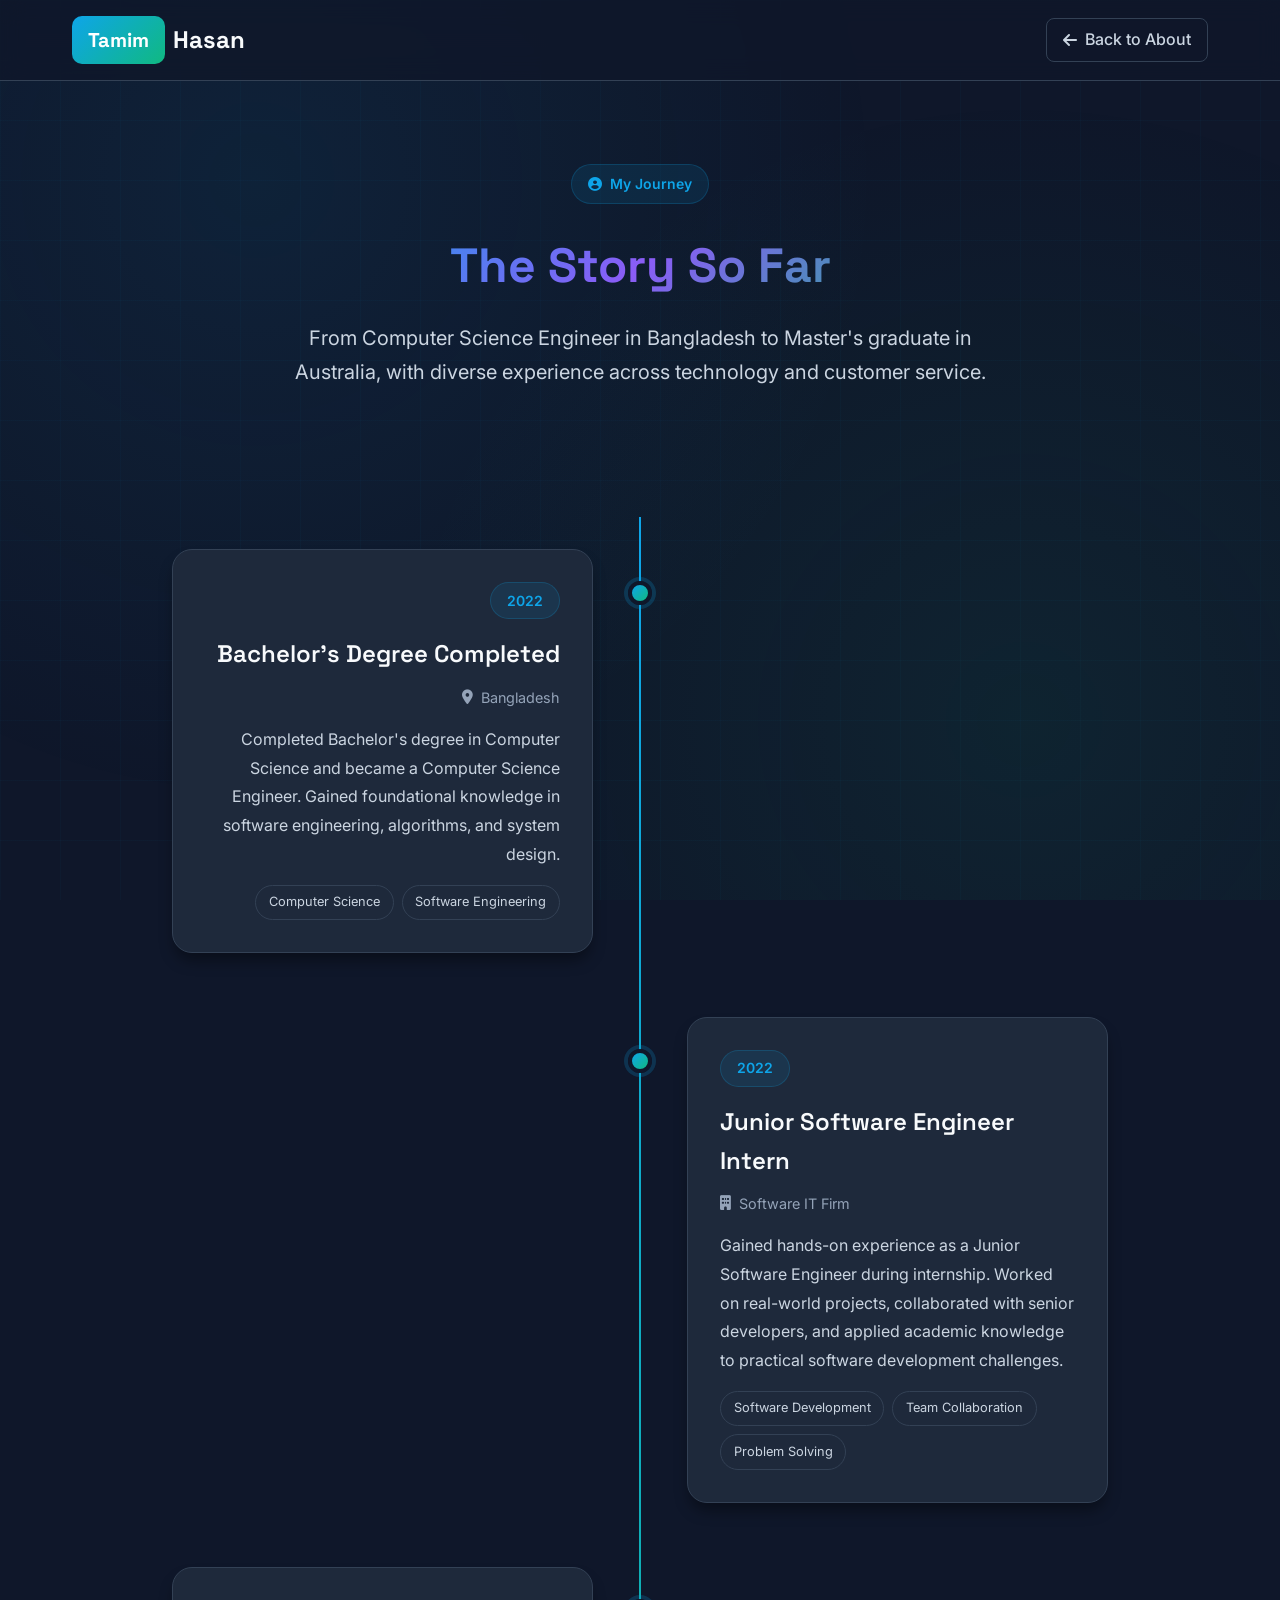
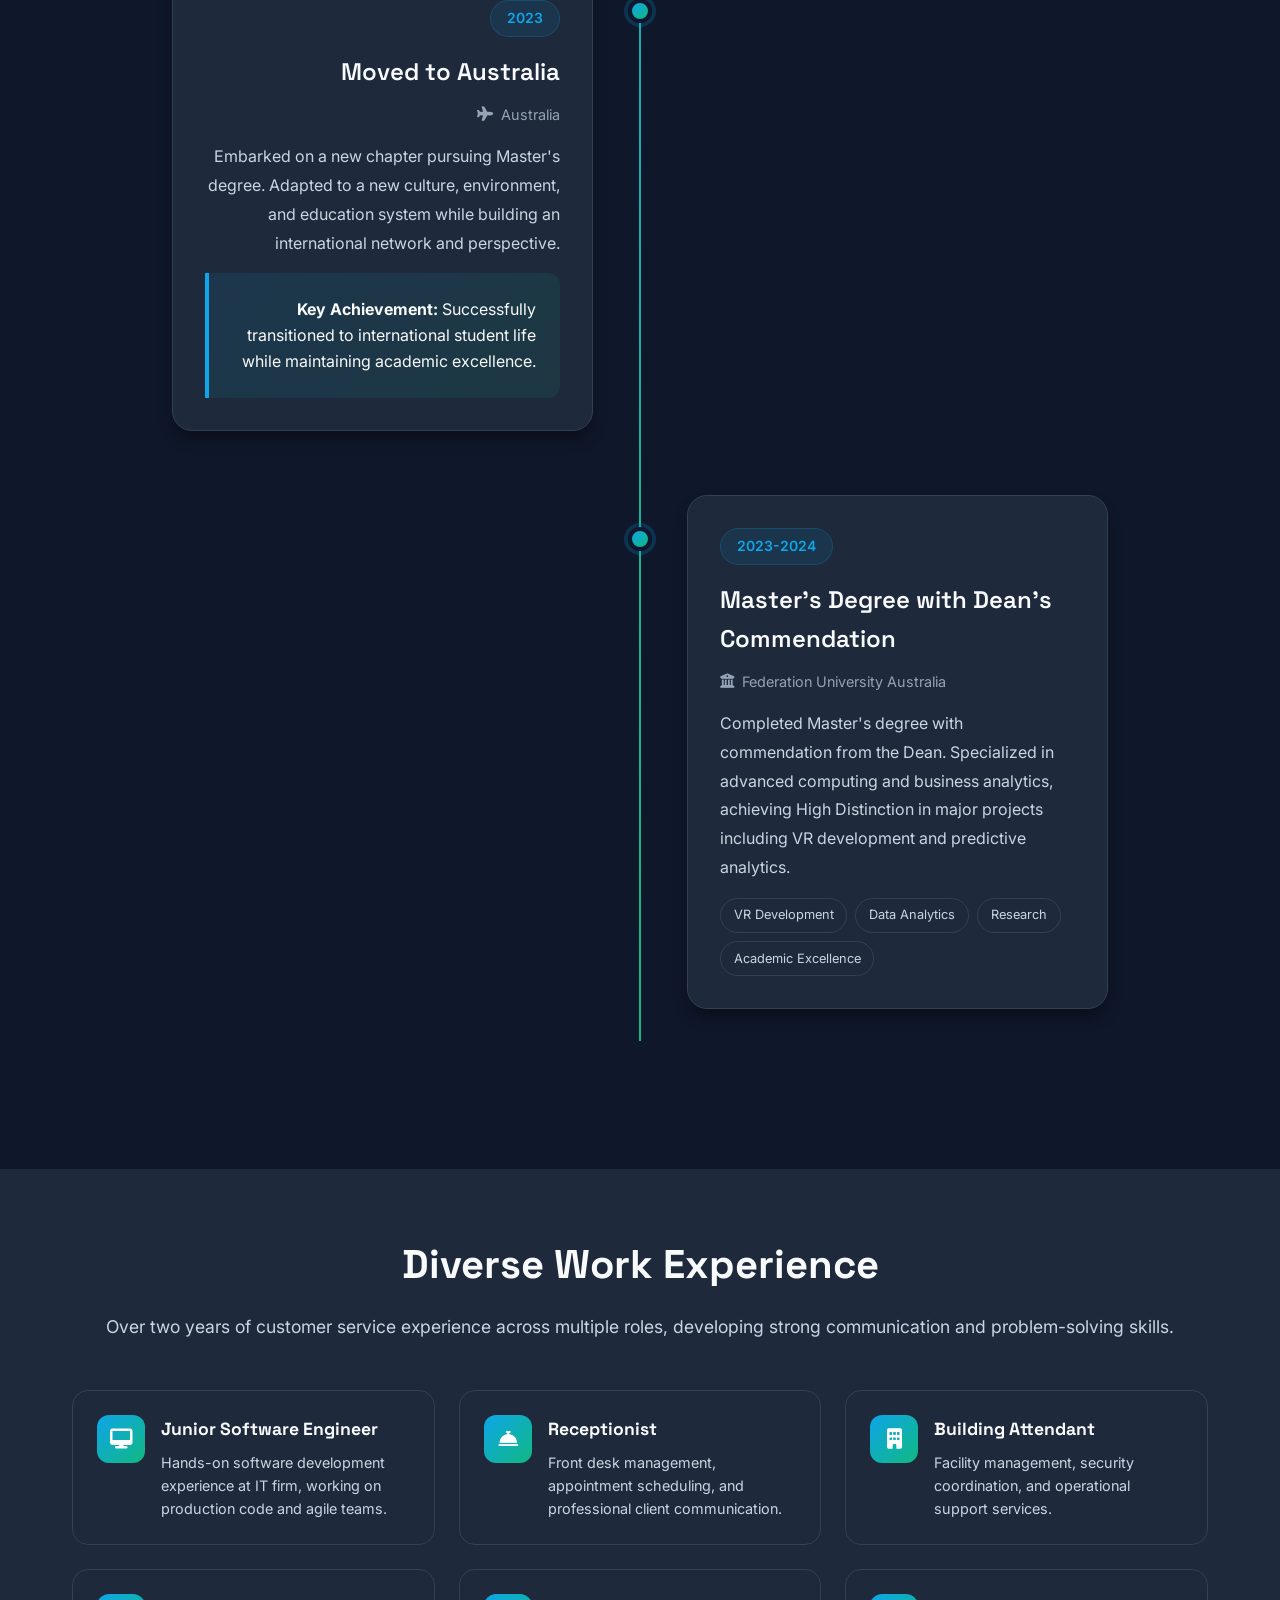
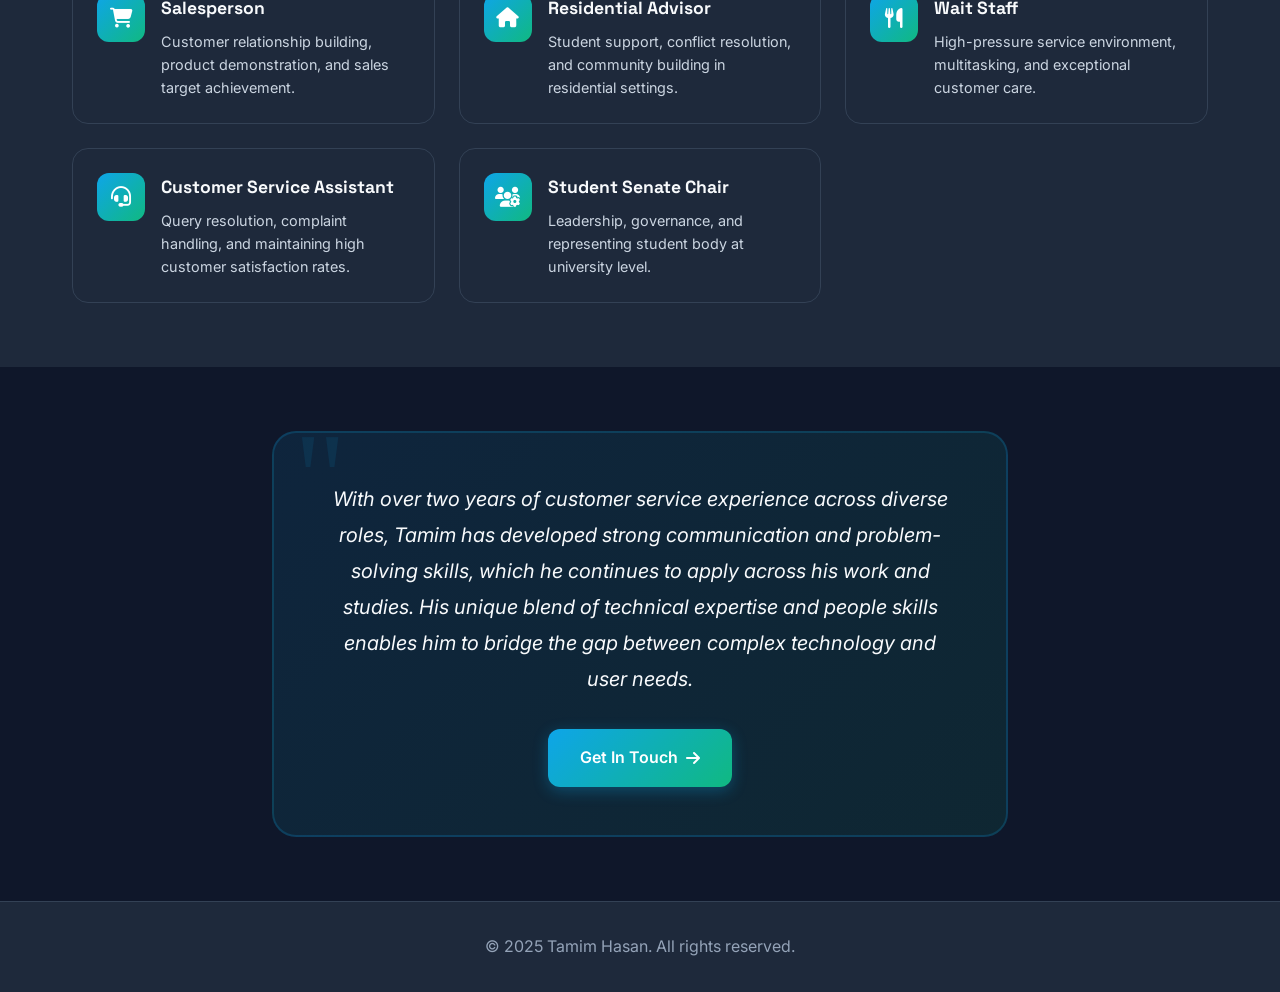
==== about-details.html @ bcec9b7e "changed0" ====
<!DOCTYPE html>
<html lang="en" data-theme="dark">
<head>
    <meta charset="UTF-8">
    <meta name="viewport" content="width=device-width, initial-scale=1.0">
    <title>About Tamim Hasan | Journey & Experience</title>

    <link rel="preconnect" href="https://fonts.googleapis.com">
    <link rel="preconnect" href="https://fonts.gstatic.com" crossorigin>
    <link href="https://fonts.googleapis.com/css2?family=Inter:wght@300;400;500;600;700&family=Space+Grotesk:wght@500;600;700&display=swap" rel="stylesheet">
    <link rel="stylesheet" href="https://cdnjs.cloudflare.com/ajax/libs/font-awesome/6.4.0/css/all.min.css">

    <style>
        :root {
            --bg-primary: #0f172a;
            --bg-secondary: #1e293b;
            --bg-card: #1e293b;
            --text-primary: #f8fafc;
            --text-secondary: #cbd5e1;
            --text-muted: #94a3b8;
            --border-color: #334155;
            --primary: #0ea5e9;
            --secondary: #10b981;
            --accent: #8b5cf6;
            --gradient-primary: linear-gradient(135deg, #0ea5e9 0%, #10b981 100%);
            --gradient-text: linear-gradient(135deg, #0ea5e9 0%, #8b5cf6 50%, #10b981 100%);
            --shadow-lg: 0 10px 15px -3px rgb(0 0 0 / 0.4);
            --shadow-xl: 0 20px 25px -5px rgb(0 0 0 / 0.5);
        }

        [data-theme="light"] {
            --bg-primary: #ffffff;
            --bg-secondary: #f8fafc;
            --bg-card: #ffffff;
            --text-primary: #0f172a;
            --text-secondary: #475569;
            --text-muted: #64748b;
            --border-color: #e2e8f0;
        }

        * {
            margin: 0;
            padding: 0;
            box-sizing: border-box;
        }

        html {
            scroll-behavior: smooth;
        }

        body {
            font-family: 'Inter', sans-serif;
            background-color: var(--bg-primary);
            color: var(--text-primary);
            line-height: 1.6;
            overflow-x: hidden;
        }

        /* Background Effects */
        .bg-pattern {
            position: fixed;
            top: 0;
            left: 0;
            width: 100%;
            height: 100%;
            background-image: linear-gradient(rgba(14, 165, 233, 0.03) 1px, transparent 1px),
                              linear-gradient(90deg, rgba(14, 165, 233, 0.03) 1px, transparent 1px);
            background-size: 60px 60px;
            pointer-events: none;
            z-index: 0;
        }

        .bg-gradient {
            position: fixed;
            top: 0;
            left: 0;
            width: 100%;
            height: 100%;
            background: radial-gradient(circle at 20% 20%, rgba(14, 165, 233, 0.08) 0%, transparent 50%),
                        radial-gradient(circle at 80% 80%, rgba(16, 185, 129, 0.08) 0%, transparent 50%);
            pointer-events: none;
            z-index: 0;
        }

        /* Navigation */
        .navbar {
            position: fixed;
            top: 0;
            left: 0;
            width: 100%;
            z-index: 1000;
            padding: 1rem 0;
            background: rgba(15, 23, 42, 0.8);
            backdrop-filter: blur(12px);
            border-bottom: 1px solid var(--border-color);
        }

        [data-theme="light"] .navbar {
            background: rgba(255, 255, 255, 0.8);
        }

        .nav-container {
            max-width: 1200px;
            margin: 0 auto;
            padding: 0 2rem;
            display: flex;
            justify-content: space-between;
            align-items: center;
        }

        .nav-logo {
            display: flex;
            align-items: center;
            text-decoration: none;
            font-family: 'Space Grotesk', sans-serif;
            font-weight: 700;
        }

        .logo-mark {
            background: var(--gradient-primary);
            color: white;
            padding: 0.5rem 1rem;
            border-radius: 10px;
            font-size: 1.25rem;
        }

        .logo-text {
            color: var(--text-primary);
            font-size: 1.5rem;
            margin-left: 0.5rem;
        }

        .back-link {
            display: inline-flex;
            align-items: center;
            gap: 0.5rem;
            color: var(--text-secondary);
            text-decoration: none;
            font-weight: 500;
            transition: color 0.3s;
            padding: 0.5rem 1rem;
            border-radius: 8px;
            border: 1px solid var(--border-color);
        }

        .back-link:hover {
            color: var(--primary);
            border-color: var(--primary);
            background: rgba(14, 165, 233, 0.1);
        }

        /* Main Content */
        .main-content {
            position: relative;
            z-index: 1;
            padding-top: 100px;
        }

        /* Hero Section */
        .hero-section {
            padding: 4rem 0;
            text-align: center;
            max-width: 800px;
            margin: 0 auto;
            padding-left: 2rem;
            padding-right: 2rem;
        }

        .hero-badge {
            display: inline-flex;
            align-items: center;
            gap: 0.5rem;
            padding: 0.5rem 1rem;
            background: rgba(14, 165, 233, 0.1);
            border: 1px solid rgba(14, 165, 233, 0.2);
            border-radius: 50px;
            font-size: 0.875rem;
            font-weight: 600;
            color: var(--primary);
            margin-bottom: 1.5rem;
        }

        .hero-title {
            font-family: 'Space Grotesk', sans-serif;
            font-size: 3rem;
            font-weight: 700;
            margin-bottom: 1rem;
            background: var(--gradient-text);
            -webkit-background-clip: text;
            -webkit-text-fill-color: transparent;
            background-clip: text;
        }

        .hero-subtitle {
            font-size: 1.25rem;
            color: var(--text-secondary);
            line-height: 1.7;
        }

        /* Timeline Section */
        .timeline-section {
            padding: 4rem 0;
            max-width: 1000px;
            margin: 0 auto;
            padding-left: 2rem;
            padding-right: 2rem;
        }

        .timeline {
            position: relative;
            padding: 2rem 0;
        }

        .timeline::before {
            content: '';
            position: absolute;
            left: 50%;
            transform: translateX(-50%);
            width: 2px;
            height: 100%;
            background: linear-gradient(to bottom, var(--primary), var(--secondary));
            top: 0;
        }

        .timeline-item {
            position: relative;
            margin-bottom: 4rem;
            width: 100%;
            display: flex;
            justify-content: center;
        }

        .timeline-item:last-child {
            margin-bottom: 0;
        }

        .timeline-content {
            background: var(--bg-card);
            border: 1px solid var(--border-color);
            border-radius: 20px;
            padding: 2rem;
            width: 45%;
            position: relative;
            transition: all 0.3s ease;
            box-shadow: var(--shadow-lg);
        }

        .timeline-content:hover {
            transform: translateY(-5px);
            box-shadow: var(--shadow-xl);
            border-color: var(--primary);
        }

        .timeline-item:nth-child(odd) .timeline-content {
            margin-right: auto;
            margin-left: 0;
            text-align: right;
        }

        .timeline-item:nth-child(even) .timeline-content {
            margin-left: auto;
            margin-right: 0;
            text-align: left;
        }

        .timeline-dot {
            position: absolute;
            left: 50%;
            transform: translateX(-50%);
            width: 24px;
            height: 24px;
            background: var(--gradient-primary);
            border-radius: 50%;
            border: 4px solid var(--bg-primary);
            box-shadow: 0 0 0 4px rgba(14, 165, 233, 0.2);
            z-index: 2;
            top: 2rem;
        }

        .timeline-date {
            display: inline-block;
            padding: 0.4rem 1rem;
            background: rgba(14, 165, 233, 0.1);
            border-radius: 50px;
            font-size: 0.875rem;
            font-weight: 600;
            color: var(--primary);
            margin-bottom: 1rem;
            border: 1px solid rgba(14, 165, 233, 0.2);
        }

        .timeline-title {
            font-family: 'Space Grotesk', sans-serif;
            font-size: 1.5rem;
            font-weight: 600;
            margin-bottom: 0.75rem;
            color: var(--text-primary);
        }

        .timeline-location {
            display: flex;
            align-items: center;
            gap: 0.5rem;
            color: var(--text-muted);
            font-size: 0.9rem;
            margin-bottom: 1rem;
        }

        .timeline-item:nth-child(odd) .timeline-location {
            justify-content: flex-end;
        }

        .timeline-text {
            color: var(--text-secondary);
            line-height: 1.8;
            font-size: 1rem;
        }

        .highlight-box {
            background: linear-gradient(135deg, rgba(14, 165, 233, 0.1), rgba(16, 185, 129, 0.1));
            border-left: 4px solid var(--primary);
            padding: 1.5rem;
            border-radius: 0 12px 12px 0;
            margin-top: 1rem;
        }

        .skills-grid {
            display: flex;
            flex-wrap: wrap;
            gap: 0.5rem;
            margin-top: 1rem;
        }

        .timeline-item:nth-child(odd) .skills-grid {
            justify-content: flex-end;
        }

        .skill-pill {
            padding: 0.4rem 0.8rem;
            background: var(--bg-secondary);
            border: 1px solid var(--border-color);
            border-radius: 50px;
            font-size: 0.8rem;
            color: var(--text-secondary);
            transition: all 0.2s;
        }

        .skill-pill:hover {
            background: var(--primary);
            color: white;
            border-color: var(--primary);
            transform: translateY(-2px);
        }

        /* Experience Cards Section */
        .experience-section {
            padding: 4rem 0;
            background: var(--bg-secondary);
            margin-top: 4rem;
        }

        .container {
            max-width: 1200px;
            margin: 0 auto;
            padding: 0 2rem;
        }

        .section-header {
            text-align: center;
            margin-bottom: 3rem;
        }

        .section-title {
            font-family: 'Space Grotesk', sans-serif;
            font-size: 2.5rem;
            font-weight: 700;
            color: var(--text-primary);
            margin-bottom: 1rem;
        }

        .section-subtitle {
            color: var(--text-secondary);
            font-size: 1.1rem;
        }

        .roles-grid {
            display: grid;
            grid-template-columns: repeat(auto-fit, minmax(300px, 1fr));
            gap: 1.5rem;
        }

        .role-card {
            background: var(--bg-card);
            border: 1px solid var(--border-color);
            border-radius: 16px;
            padding: 1.5rem;
            display: flex;
            align-items: flex-start;
            gap: 1rem;
            transition: all 0.3s ease;
        }

        .role-card:hover {
            transform: translateY(-5px);
            box-shadow: var(--shadow-xl);
            border-color: var(--primary);
        }

        .role-icon {
            width: 48px;
            height: 48px;
            background: var(--gradient-primary);
            border-radius: 12px;
            display: flex;
            align-items: center;
            justify-content: center;
            color: white;
            font-size: 1.25rem;
            flex-shrink: 0;
        }

        .role-content h3 {
            font-family: 'Space Grotesk', sans-serif;
            font-size: 1.1rem;
            margin-bottom: 0.5rem;
            color: var(--text-primary);
        }

        .role-content p {
            font-size: 0.9rem;
            color: var(--text-secondary);
            line-height: 1.6;
        }

        /* Summary Section */
        .summary-section {
            padding: 4rem 0;
            text-align: center;
            max-width: 800px;
            margin: 0 auto;
            padding-left: 2rem;
            padding-right: 2rem;
        }

        .summary-card {
            background: linear-gradient(135deg, rgba(14, 165, 233, 0.1), rgba(16, 185, 129, 0.1));
            border: 2px solid rgba(14, 165, 233, 0.2);
            border-radius: 24px;
            padding: 3rem;
            position: relative;
            overflow: hidden;
        }

        .summary-card::before {
            content: '"';
            position: absolute;
            top: -20px;
            left: 20px;
            font-size: 8rem;
            color: rgba(14, 165, 233, 0.1);
            font-family: serif;
            line-height: 1;
        }

        .summary-text {
            font-size: 1.25rem;
            line-height: 1.8;
            color: var(--text-primary);
            font-style: italic;
            position: relative;
            z-index: 1;
        }

        .cta-button {
            display: inline-flex;
            align-items: center;
            gap: 0.5rem;
            margin-top: 2rem;
            padding: 1rem 2rem;
            background: var(--gradient-primary);
            color: white;
            text-decoration: none;
            border-radius: 12px;
            font-weight: 600;
            transition: all 0.3s;
            box-shadow: 0 4px 15px rgba(14, 165, 233, 0.3);
        }

        .cta-button:hover {
            transform: translateY(-3px);
            box-shadow: 0 8px 25px rgba(14, 165, 233, 0.4);
        }

        /* Footer */
        .footer {
            background: var(--bg-secondary);
            border-top: 1px solid var(--border-color);
            padding: 2rem 0;
            text-align: center;
            color: var(--text-muted);
        }

        /* Responsive */
        @media (max-width: 768px) {
            .hero-title {
                font-size: 2rem;
            }

            .timeline::before {
                left: 30px;
            }

            .timeline-dot {
                left: 30px;
            }

            .timeline-content {
                width: calc(100% - 80px);
                margin-left: 80px !important;
                margin-right: 0 !important;
                text-align: left !important;
            }

            .timeline-item:nth-child(odd) .timeline-location,
            .timeline-item:nth-child(odd) .skills-grid {
                justify-content: flex-start;
            }

            .roles-grid {
                grid-template-columns: 1fr;
            }

            .section-title {
                font-size: 2rem;
            }
        }

        /* Animation */
        @keyframes fadeInUp {
            from {
                opacity: 0;
                transform: translateY(30px);
            }
            to {
                opacity: 1;
                transform: translateY(0);
            }
        }

        .animate-in {
            animation: fadeInUp 0.6s ease forwards;
        }

        .delay-100 { animation-delay: 0.1s; }
        .delay-200 { animation-delay: 0.2s; }
        .delay-300 { animation-delay: 0.3s; }
    </style>
<base target="_blank">
</head>
<body>
    <div class="bg-pattern"></div>
    <div class="bg-gradient"></div>

    <!-- Navigation -->
    <nav class="navbar">
        <div class="nav-container">
            <a href="index.html" class="nav-logo">
                <span class="logo-mark">Tamim</span>
                <span class="logo-text">Hasan</span>
            </a>
            <a href="index.html#about" class="back-link">
                <i class="fas fa-arrow-left"></i>
                <span>Back to About</span>
            </a>
        </div>
    </nav>

    <main class="main-content">
        <!-- Hero Section -->
        <section class="hero-section">
            <div class="hero-badge">
                <i class="fas fa-user-circle"></i>
                <span>My Journey</span>
            </div>
            <h1 class="hero-title">The Story So Far</h1>
            <p class="hero-subtitle">
                From Computer Science Engineer in Bangladesh to Master's graduate in Australia, 
                with diverse experience across technology and customer service.
            </p>
        </section>

        <!-- Timeline Section -->
        <section class="timeline-section">
            <div class="timeline">
                <!-- 2022 - Bachelor's -->
                <div class="timeline-item animate-in">
                    <div class="timeline-dot"></div>
                    <div class="timeline-content">
                        <span class="timeline-date">2022</span>
                        <h3 class="timeline-title">Bachelor's Degree Completed</h3>
                        <div class="timeline-location">
                            <i class="fas fa-map-marker-alt"></i>
                            <span>Bangladesh</span>
                        </div>
                        <p class="timeline-text">
                            Completed Bachelor's degree in Computer Science and became a Computer Science Engineer. 
                            Gained foundational knowledge in software engineering, algorithms, and system design.
                        </p>
                        <div class="skills-grid">
                            <span class="skill-pill">Computer Science</span>
                            <span class="skill-pill">Software Engineering</span>
                        </div>
                    </div>
                </div>

                <!-- Internship -->
                <div class="timeline-item animate-in delay-100">
                    <div class="timeline-dot"></div>
                    <div class="timeline-content">
                        <span class="timeline-date">2022</span>
                        <h3 class="timeline-title">Junior Software Engineer Intern</h3>
                        <div class="timeline-location">
                            <i class="fas fa-building"></i>
                            <span>Software IT Firm</span>
                        </div>
                        <p class="timeline-text">
                            Gained hands-on experience as a Junior Software Engineer during internship. 
                            Worked on real-world projects, collaborated with senior developers, and applied 
                            academic knowledge to practical software development challenges.
                        </p>
                        <div class="skills-grid">
                            <span class="skill-pill">Software Development</span>
                            <span class="skill-pill">Team Collaboration</span>
                            <span class="skill-pill">Problem Solving</span>
                        </div>
                    </div>
                </div>

                <!-- 2023 - Australia -->
                <div class="timeline-item animate-in delay-200">
                    <div class="timeline-dot"></div>
                    <div class="timeline-content">
                        <span class="timeline-date">2023</span>
                        <h3 class="timeline-title">Moved to Australia</h3>
                        <div class="timeline-location">
                            <i class="fas fa-plane"></i>
                            <span>Australia</span>
                        </div>
                        <p class="timeline-text">
                            Embarked on a new chapter pursuing Master's degree. Adapted to a new culture, 
                            environment, and education system while building an international network 
                            and perspective.
                        </p>
                        <div class="highlight-box">
                            <strong>Key Achievement:</strong> Successfully transitioned to international 
                            student life while maintaining academic excellence.
                        </div>
                    </div>
                </div>

                <!-- Master's -->
                <div class="timeline-item animate-in delay-300">
                    <div class="timeline-dot"></div>
                    <div class="timeline-content">
                        <span class="timeline-date">2023-2024</span>
                        <h3 class="timeline-title">Master's Degree with Dean's Commendation</h3>
                        <div class="timeline-location">
                            <i class="fas fa-university"></i>
                            <span>Federation University Australia</span>
                        </div>
                        <p class="timeline-text">
                            Completed Master's degree with commendation from the Dean. Specialized in 
                            advanced computing and business analytics, achieving High Distinction in 
                            major projects including VR development and predictive analytics.
                        </p>
                        <div class="skills-grid">
                            <span class="skill-pill">VR Development</span>
                            <span class="skill-pill">Data Analytics</span>
                            <span class="skill-pill">Research</span>
                            <span class="skill-pill">Academic Excellence</span>
                        </div>
                    </div>
                </div>
            </div>
        </section>

        <!-- Experience Section -->
        <section class="experience-section">
            <div class="container">
                <div class="section-header">
                    <h2 class="section-title">Diverse Work Experience</h2>
                    <p class="section-subtitle">
                        Over two years of customer service experience across multiple roles, 
                        developing strong communication and problem-solving skills.
                    </p>
                </div>

                <div class="roles-grid">
                    <div class="role-card">
                        <div class="role-icon">
                            <i class="fas fa-desktop"></i>
                        </div>
                        <div class="role-content">
                            <h3>Junior Software Engineer</h3>
                            <p>Hands-on software development experience at IT firm, working on production code and agile teams.</p>
                        </div>
                    </div>

                    <div class="role-card">
                        <div class="role-icon">
                            <i class="fas fa-concierge-bell"></i>
                        </div>
                        <div class="role-content">
                            <h3>Receptionist</h3>
                            <p>Front desk management, appointment scheduling, and professional client communication.</p>
                        </div>
                    </div>

                    <div class="role-card">
                        <div class="role-icon">
                            <i class="fas fa-building"></i>
                        </div>
                        <div class="role-content">
                            <h3>Building Attendant</h3>
                            <p>Facility management, security coordination, and operational support services.</p>
                        </div>
                    </div>

                    <div class="role-card">
                        <div class="role-icon">
                            <i class="fas fa-shopping-cart"></i>
                        </div>
                        <div class="role-content">
                            <h3>Salesperson</h3>
                            <p>Customer relationship building, product demonstration, and sales target achievement.</p>
                        </div>
                    </div>

                    <div class="role-card">
                        <div class="role-icon">
                            <i class="fas fa-home"></i>
                        </div>
                        <div class="role-content">
                            <h3>Residential Advisor</h3>
                            <p>Student support, conflict resolution, and community building in residential settings.</p>
                        </div>
                    </div>

                    <div class="role-card">
                        <div class="role-icon">
                            <i class="fas fa-utensils"></i>
                        </div>
                        <div class="role-content">
                            <h3>Wait Staff</h3>
                            <p>High-pressure service environment, multitasking, and exceptional customer care.</p>
                        </div>
                    </div>

                    <div class="role-card">
                        <div class="role-icon">
                            <i class="fas fa-headset"></i>
                        </div>
                        <div class="role-content">
                            <h3>Customer Service Assistant</h3>
                            <p>Query resolution, complaint handling, and maintaining high customer satisfaction rates.</p>
                        </div>
                    </div>

                    <div class="role-card">
                        <div class="role-icon">
                            <i class="fas fa-users-cog"></i>
                        </div>
                        <div class="role-content">
                            <h3>Student Senate Chair</h3>
                            <p>Leadership, governance, and representing student body at university level.</p>
                        </div>
                    </div>
                </div>
            </div>
        </section>

        <!-- Summary Section -->
        <section class="summary-section">
            <div class="summary-card">
                <p class="summary-text">
                    With over two years of customer service experience across diverse roles, 
                    Tamim has developed strong communication and problem-solving skills, 
                    which he continues to apply across his work and studies. His unique blend 
                    of technical expertise and people skills enables him to bridge the gap 
                    between complex technology and user needs.
                </p>
                <a href="index.html#contact" class="cta-button">
                    <span>Get In Touch</span>
                    <i class="fas fa-arrow-right"></i>
                </a>
            </div>
        </section>
    </main>

    <footer class="footer">
        <div class="container">
            <p>&copy; 2025 Tamim Hasan. All rights reserved.</p>
        </div>
    </footer>

    <script>
        // Theme toggle functionality (sync with main page)
        const currentTheme = localStorage.getItem('theme') || 'dark';
        document.documentElement.setAttribute('data-theme', currentTheme);

        // Intersection Observer for animations
        const observerOptions = {
            threshold: 0.1,
            rootMargin: '0px 0px -50px 0px'
        };

        const observer = new IntersectionObserver((entries) => {
            entries.forEach(entry => {
                if (entry.isIntersecting) {
                    entry.target.style.opacity = '1';
                    entry.target.style.transform = 'translateY(0)';
                }
            });
        }, observerOptions);

        document.querySelectorAll('.animate-in').forEach(el => {
            el.style.opacity = '0';
            el.style.transform = 'translateY(30px)';
            el.style.transition = 'opacity 0.6s ease, transform 0.6s ease';
            observer.observe(el);
        });
    </script>
</body>
</html>
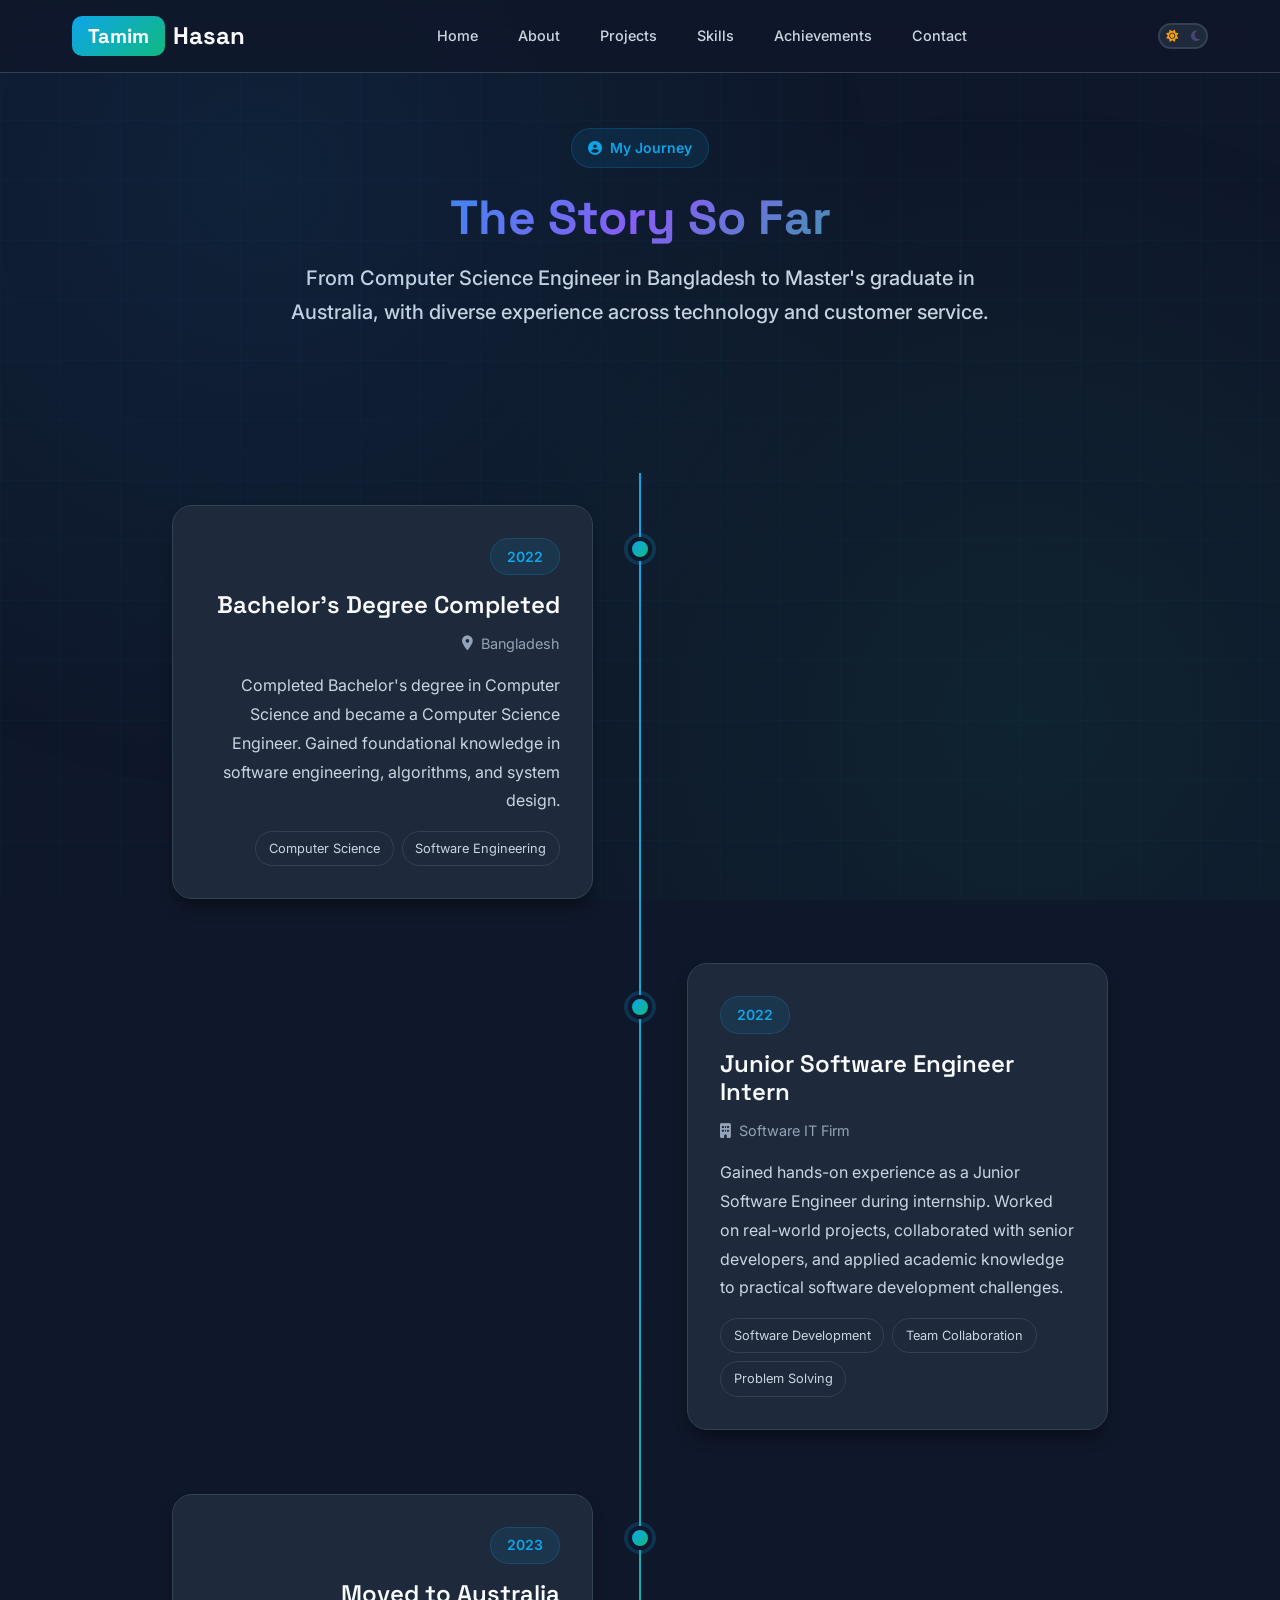
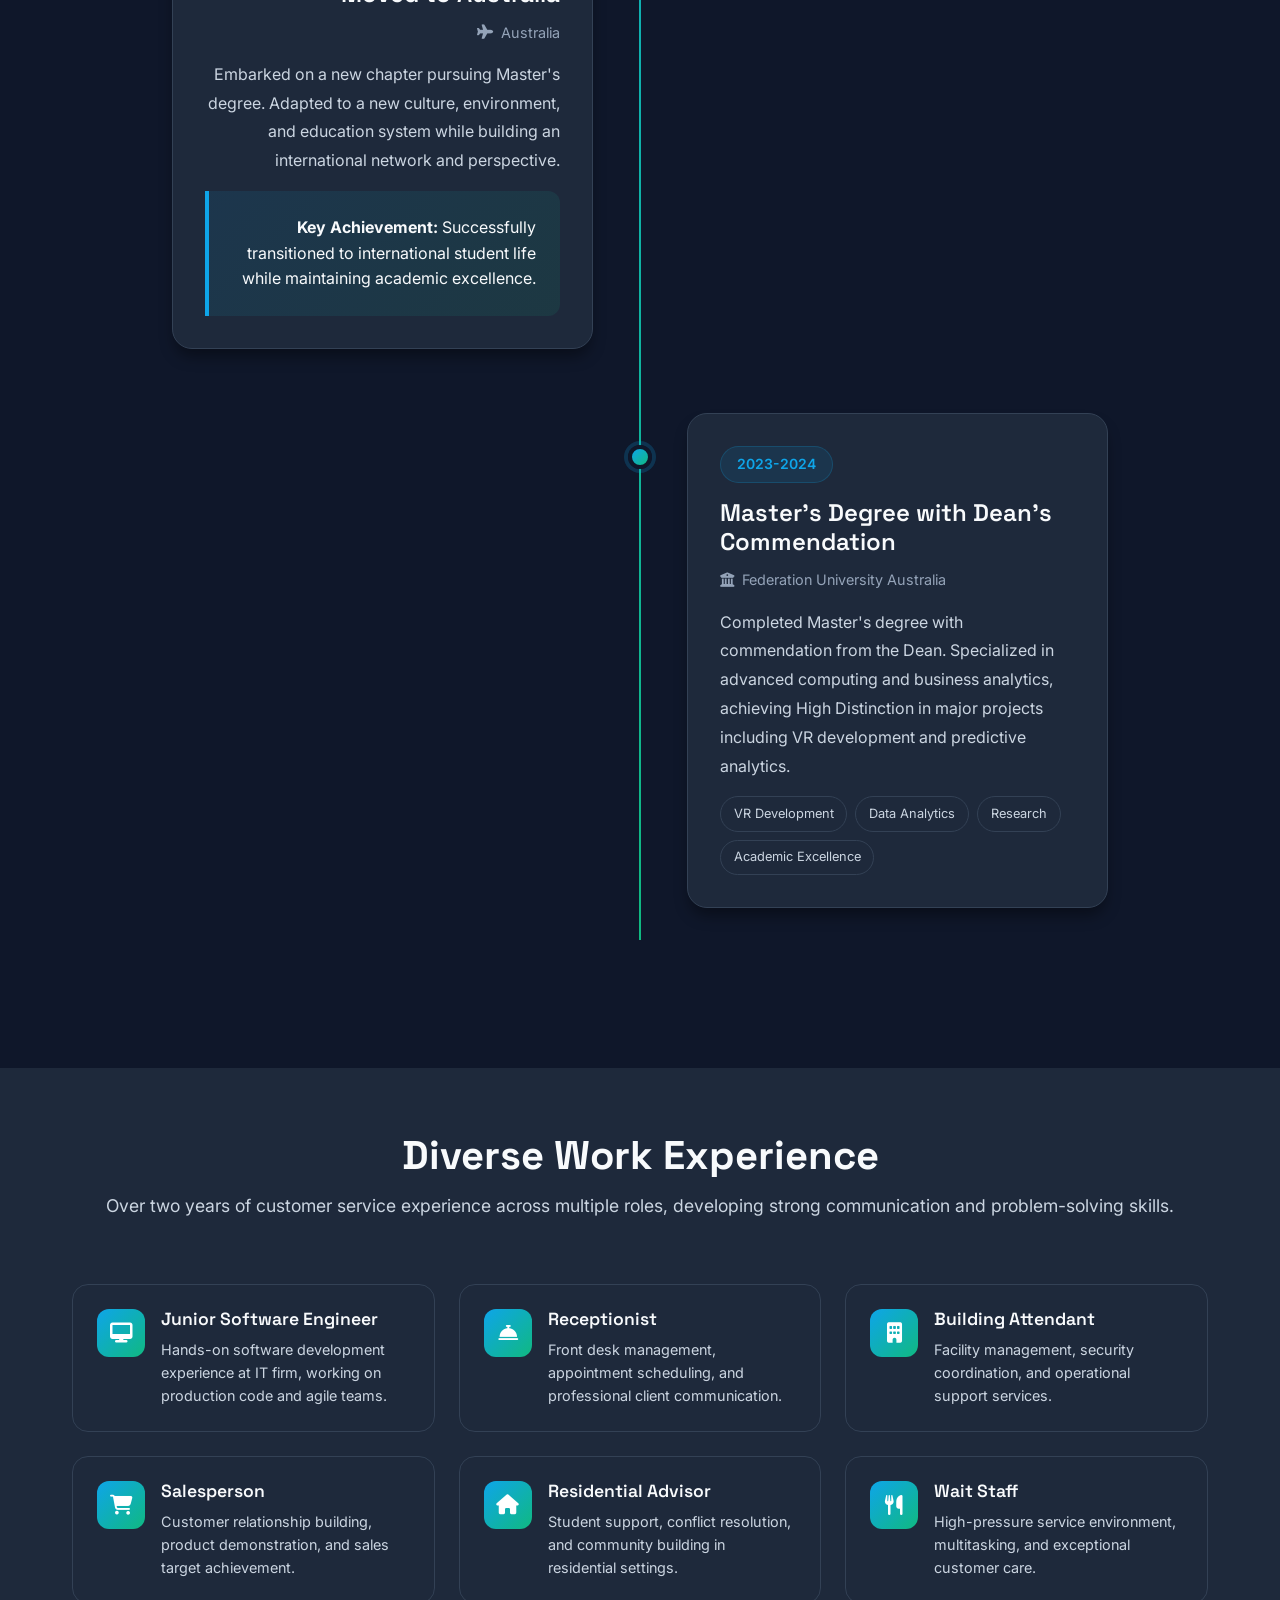
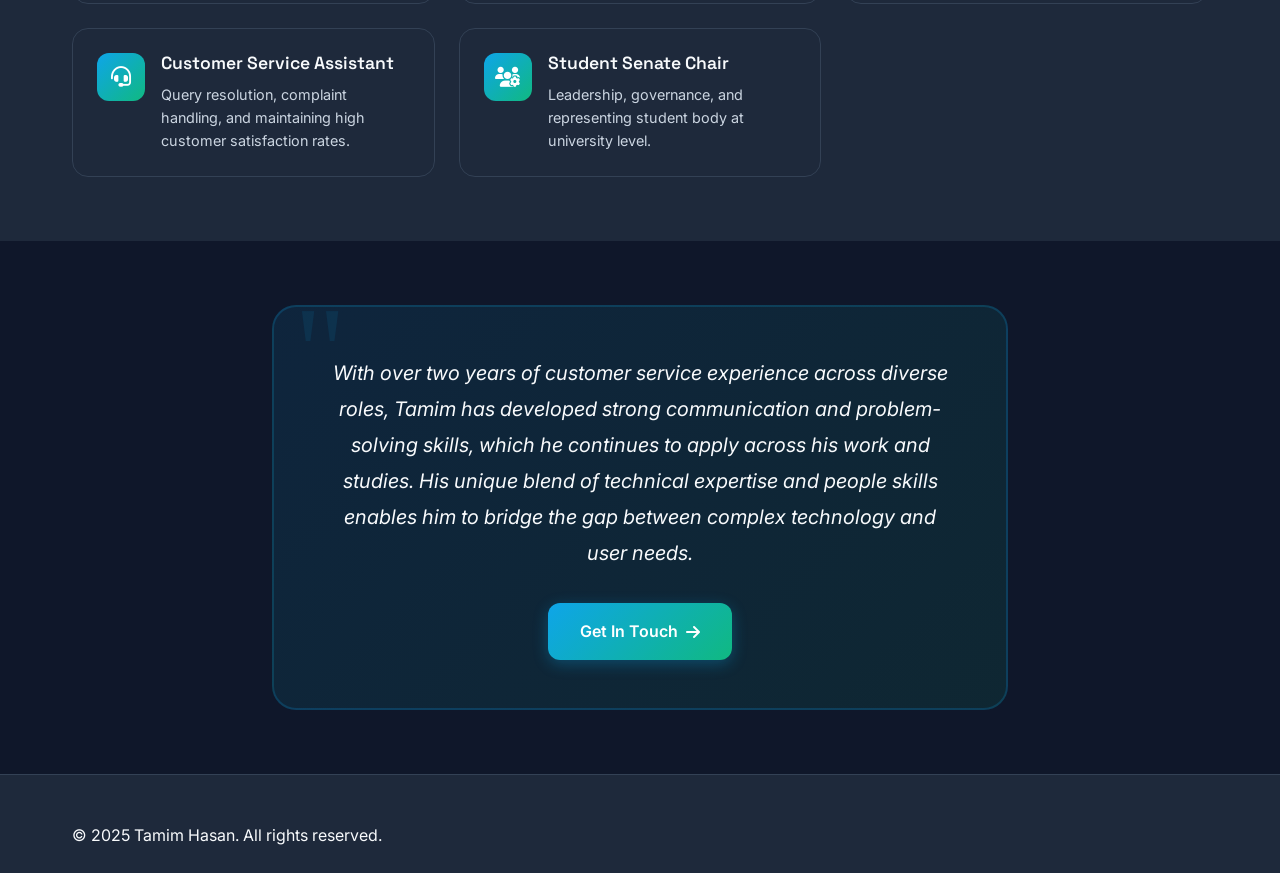
==== commit 3835bb91: "c" ====
--- a/about-details.html
+++ b/about-details.html
@@ -9,195 +9,10 @@
     <link rel="preconnect" href="https://fonts.gstatic.com" crossorigin>
     <link href="https://fonts.googleapis.com/css2?family=Inter:wght@300;400;500;600;700&family=Space+Grotesk:wght@500;600;700&display=swap" rel="stylesheet">
     <link rel="stylesheet" href="https://cdnjs.cloudflare.com/ajax/libs/font-awesome/6.4.0/css/all.min.css">
+    <link rel="stylesheet" href="styles.css">
 
     <style>
-        :root {
-            --bg-primary: #0f172a;
-            --bg-secondary: #1e293b;
-            --bg-card: #1e293b;
-            --text-primary: #f8fafc;
-            --text-secondary: #cbd5e1;
-            --text-muted: #94a3b8;
-            --border-color: #334155;
-            --primary: #0ea5e9;
-            --secondary: #10b981;
-            --accent: #8b5cf6;
-            --gradient-primary: linear-gradient(135deg, #0ea5e9 0%, #10b981 100%);
-            --gradient-text: linear-gradient(135deg, #0ea5e9 0%, #8b5cf6 50%, #10b981 100%);
-            --shadow-lg: 0 10px 15px -3px rgb(0 0 0 / 0.4);
-            --shadow-xl: 0 20px 25px -5px rgb(0 0 0 / 0.5);
-        }
-
-        [data-theme="light"] {
-            --bg-primary: #ffffff;
-            --bg-secondary: #f8fafc;
-            --bg-card: #ffffff;
-            --text-primary: #0f172a;
-            --text-secondary: #475569;
-            --text-muted: #64748b;
-            --border-color: #e2e8f0;
-        }
-
-        * {
-            margin: 0;
-            padding: 0;
-            box-sizing: border-box;
-        }
-
-        html {
-            scroll-behavior: smooth;
-        }
-
-        body {
-            font-family: 'Inter', sans-serif;
-            background-color: var(--bg-primary);
-            color: var(--text-primary);
-            line-height: 1.6;
-            overflow-x: hidden;
-        }
-
-        /* Background Effects */
-        .bg-pattern {
-            position: fixed;
-            top: 0;
-            left: 0;
-            width: 100%;
-            height: 100%;
-            background-image: linear-gradient(rgba(14, 165, 233, 0.03) 1px, transparent 1px),
-                              linear-gradient(90deg, rgba(14, 165, 233, 0.03) 1px, transparent 1px);
-            background-size: 60px 60px;
-            pointer-events: none;
-            z-index: 0;
-        }
-
-        .bg-gradient {
-            position: fixed;
-            top: 0;
-            left: 0;
-            width: 100%;
-            height: 100%;
-            background: radial-gradient(circle at 20% 20%, rgba(14, 165, 233, 0.08) 0%, transparent 50%),
-                        radial-gradient(circle at 80% 80%, rgba(16, 185, 129, 0.08) 0%, transparent 50%);
-            pointer-events: none;
-            z-index: 0;
-        }
-
-        /* Navigation */
-        .navbar {
-            position: fixed;
-            top: 0;
-            left: 0;
-            width: 100%;
-            z-index: 1000;
-            padding: 1rem 0;
-            background: rgba(15, 23, 42, 0.8);
-            backdrop-filter: blur(12px);
-            border-bottom: 1px solid var(--border-color);
-        }
-
-        [data-theme="light"] .navbar {
-            background: rgba(255, 255, 255, 0.8);
-        }
-
-        .nav-container {
-            max-width: 1200px;
-            margin: 0 auto;
-            padding: 0 2rem;
-            display: flex;
-            justify-content: space-between;
-            align-items: center;
-        }
-
-        .nav-logo {
-            display: flex;
-            align-items: center;
-            text-decoration: none;
-            font-family: 'Space Grotesk', sans-serif;
-            font-weight: 700;
-        }
-
-        .logo-mark {
-            background: var(--gradient-primary);
-            color: white;
-            padding: 0.5rem 1rem;
-            border-radius: 10px;
-            font-size: 1.25rem;
-        }
-
-        .logo-text {
-            color: var(--text-primary);
-            font-size: 1.5rem;
-            margin-left: 0.5rem;
-        }
-
-        .back-link {
-            display: inline-flex;
-            align-items: center;
-            gap: 0.5rem;
-            color: var(--text-secondary);
-            text-decoration: none;
-            font-weight: 500;
-            transition: color 0.3s;
-            padding: 0.5rem 1rem;
-            border-radius: 8px;
-            border: 1px solid var(--border-color);
-        }
-
-        .back-link:hover {
-            color: var(--primary);
-            border-color: var(--primary);
-            background: rgba(14, 165, 233, 0.1);
-        }
-
-        /* Main Content */
-        .main-content {
-            position: relative;
-            z-index: 1;
-            padding-top: 100px;
-        }
-
-        /* Hero Section */
-        .hero-section {
-            padding: 4rem 0;
-            text-align: center;
-            max-width: 800px;
-            margin: 0 auto;
-            padding-left: 2rem;
-            padding-right: 2rem;
-        }
-
-        .hero-badge {
-            display: inline-flex;
-            align-items: center;
-            gap: 0.5rem;
-            padding: 0.5rem 1rem;
-            background: rgba(14, 165, 233, 0.1);
-            border: 1px solid rgba(14, 165, 233, 0.2);
-            border-radius: 50px;
-            font-size: 0.875rem;
-            font-weight: 600;
-            color: var(--primary);
-            margin-bottom: 1.5rem;
-        }
-
-        .hero-title {
-            font-family: 'Space Grotesk', sans-serif;
-            font-size: 3rem;
-            font-weight: 700;
-            margin-bottom: 1rem;
-            background: var(--gradient-text);
-            -webkit-background-clip: text;
-            -webkit-text-fill-color: transparent;
-            background-clip: text;
-        }
-
-        .hero-subtitle {
-            font-size: 1.25rem;
-            color: var(--text-secondary);
-            line-height: 1.7;
-        }
-
-        /* Timeline Section */
+        /* Page-specific styles */
         .timeline-section {
             padding: 4rem 0;
             max-width: 1000px;
@@ -352,35 +167,11 @@
             transform: translateY(-2px);
         }
 
-        /* Experience Cards Section */
+        /* Experience Section */
         .experience-section {
             padding: 4rem 0;
             background: var(--bg-secondary);
             margin-top: 4rem;
-        }
-
-        .container {
-            max-width: 1200px;
-            margin: 0 auto;
-            padding: 0 2rem;
-        }
-
-        .section-header {
-            text-align: center;
-            margin-bottom: 3rem;
-        }
-
-        .section-title {
-            font-family: 'Space Grotesk', sans-serif;
-            font-size: 2.5rem;
-            font-weight: 700;
-            color: var(--text-primary);
-            margin-bottom: 1rem;
-        }
-
-        .section-subtitle {
-            color: var(--text-secondary);
-            font-size: 1.1rem;
         }
 
         .roles-grid {
@@ -491,17 +282,53 @@
             box-shadow: 0 8px 25px rgba(14, 165, 233, 0.4);
         }
 
-        /* Footer */
-        .footer {
-            background: var(--bg-secondary);
-            border-top: 1px solid var(--border-color);
-            padding: 2rem 0;
+        /* Hero Section */
+        .hero-section {
+            padding: 8rem 0 4rem;
             text-align: center;
-            color: var(--text-muted);
-        }
-
-        /* Responsive */
+            max-width: 800px;
+            margin: 0 auto;
+            padding-left: 2rem;
+            padding-right: 2rem;
+        }
+
+        .hero-badge {
+            display: inline-flex;
+            align-items: center;
+            gap: 0.5rem;
+            padding: 0.5rem 1rem;
+            background: rgba(14, 165, 233, 0.1);
+            border: 1px solid rgba(14, 165, 233, 0.2);
+            border-radius: 50px;
+            font-size: 0.875rem;
+            font-weight: 600;
+            color: var(--primary);
+            margin-bottom: 1.5rem;
+        }
+
+        .hero-title {
+            font-family: 'Space Grotesk', sans-serif;
+            font-size: 3rem;
+            font-weight: 700;
+            margin-bottom: 1rem;
+            background: var(--gradient-text);
+            -webkit-background-clip: text;
+            -webkit-text-fill-color: transparent;
+            background-clip: text;
+        }
+
+        .hero-subtitle {
+            font-size: 1.25rem;
+            color: var(--text-secondary);
+            line-height: 1.7;
+        }
+
+        /* Mobile Responsive */
         @media (max-width: 768px) {
+            .hero-section {
+                padding: 6rem 0 2rem;
+            }
+
             .hero-title {
                 font-size: 2rem;
             }
@@ -530,30 +357,36 @@
                 grid-template-columns: 1fr;
             }
 
-            .section-title {
-                font-size: 2rem;
-            }
-        }
-
-        /* Animation */
-        @keyframes fadeInUp {
-            from {
-                opacity: 0;
-                transform: translateY(30px);
-            }
-            to {
-                opacity: 1;
-                transform: translateY(0);
-            }
-        }
-
-        .animate-in {
-            animation: fadeInUp 0.6s ease forwards;
-        }
-
-        .delay-100 { animation-delay: 0.1s; }
-        .delay-200 { animation-delay: 0.2s; }
-        .delay-300 { animation-delay: 0.3s; }
+            .summary-card {
+                padding: 2rem 1.5rem;
+            }
+
+            .summary-text {
+                font-size: 1.1rem;
+            }
+        }
+
+        @media (max-width: 480px) {
+            .timeline-content {
+                width: calc(100% - 60px);
+                margin-left: 60px !important;
+                padding: 1.5rem;
+            }
+
+            .timeline::before {
+                left: 20px;
+            }
+
+            .timeline-dot {
+                left: 20px;
+                width: 20px;
+                height: 20px;
+            }
+
+            .hero-title {
+                font-size: 1.75rem;
+            }
+        }
     </style>
 <base target="_blank">
 </head>
@@ -562,16 +395,32 @@
     <div class="bg-gradient"></div>
 
     <!-- Navigation -->
-    <nav class="navbar">
+    <nav class="navbar" id="navbar">
         <div class="nav-container">
             <a href="index.html" class="nav-logo">
                 <span class="logo-mark">Tamim</span>
                 <span class="logo-text">Hasan</span>
             </a>
-            <a href="index.html#about" class="back-link">
-                <i class="fas fa-arrow-left"></i>
-                <span>Back to About</span>
-            </a>
+
+            <ul class="nav-menu" id="navMenu">
+                <li><a href="index.html" class="nav-link">Home</a></li>
+                <li><a href="index.html#about" class="nav-link">About</a></li>
+                <li><a href="index.html#projects" class="nav-link">Projects</a></li>
+                <li><a href="index.html#skills" class="nav-link">Skills</a></li>
+                <li><a href="index.html#achievements" class="nav-link">Achievements</a></li>
+                <li><a href="index.html#contact" class="nav-link">Contact</a></li>
+            </ul>
+
+            <div class="nav-actions">
+                <button class="theme-toggle" id="themeToggle" aria-label="Toggle theme">
+                    <i class="fas fa-sun"></i>
+                    <i class="fas fa-moon"></i>
+                </button>
+                <button class="hamburger" id="hamburger" aria-label="Menu">
+                    <span></span>
+                    <span></span>
+                </button>
+            </div>
         </div>
     </nav>
 
@@ -593,7 +442,7 @@
         <section class="timeline-section">
             <div class="timeline">
                 <!-- 2022 - Bachelor's -->
-                <div class="timeline-item animate-in">
+                <div class="timeline-item" data-animate="fade-up">
                     <div class="timeline-dot"></div>
                     <div class="timeline-content">
                         <span class="timeline-date">2022</span>
@@ -614,7 +463,7 @@
                 </div>
 
                 <!-- Internship -->
-                <div class="timeline-item animate-in delay-100">
+                <div class="timeline-item" data-animate="fade-up" data-delay="100">
                     <div class="timeline-dot"></div>
                     <div class="timeline-content">
                         <span class="timeline-date">2022</span>
@@ -637,7 +486,7 @@
                 </div>
 
                 <!-- 2023 - Australia -->
-                <div class="timeline-item animate-in delay-200">
+                <div class="timeline-item" data-animate="fade-up" data-delay="200">
                     <div class="timeline-dot"></div>
                     <div class="timeline-content">
                         <span class="timeline-date">2023</span>
@@ -659,7 +508,7 @@
                 </div>
 
                 <!-- Master's -->
-                <div class="timeline-item animate-in delay-300">
+                <div class="timeline-item" data-animate="fade-up" data-delay="300">
                     <div class="timeline-dot"></div>
                     <div class="timeline-content">
                         <span class="timeline-date">2023-2024</span>
@@ -696,7 +545,7 @@
                 </div>
 
                 <div class="roles-grid">
-                    <div class="role-card">
+                    <div class="role-card" data-animate="fade-up">
                         <div class="role-icon">
                             <i class="fas fa-desktop"></i>
                         </div>
@@ -706,7 +555,7 @@
                         </div>
                     </div>
 
-                    <div class="role-card">
+                    <div class="role-card" data-animate="fade-up" data-delay="100">
                         <div class="role-icon">
                             <i class="fas fa-concierge-bell"></i>
                         </div>
@@ -716,7 +565,7 @@
                         </div>
                     </div>
 
-                    <div class="role-card">
+                    <div class="role-card" data-animate="fade-up" data-delay="200">
                         <div class="role-icon">
                             <i class="fas fa-building"></i>
                         </div>
@@ -726,7 +575,7 @@
                         </div>
                     </div>
 
-                    <div class="role-card">
+                    <div class="role-card" data-animate="fade-up" data-delay="300">
                         <div class="role-icon">
                             <i class="fas fa-shopping-cart"></i>
                         </div>
@@ -736,7 +585,7 @@
                         </div>
                     </div>
 
-                    <div class="role-card">
+                    <div class="role-card" data-animate="fade-up" data-delay="400">
                         <div class="role-icon">
                             <i class="fas fa-home"></i>
                         </div>
@@ -746,7 +595,7 @@
                         </div>
                     </div>
 
-                    <div class="role-card">
+                    <div class="role-card" data-animate="fade-up" data-delay="500">
                         <div class="role-icon">
                             <i class="fas fa-utensils"></i>
                         </div>
@@ -756,7 +605,7 @@
                         </div>
                     </div>
 
-                    <div class="role-card">
+                    <div class="role-card" data-animate="fade-up" data-delay="600">
                         <div class="role-icon">
                             <i class="fas fa-headset"></i>
                         </div>
@@ -766,7 +615,7 @@
                         </div>
                     </div>
 
-                    <div class="role-card">
+                    <div class="role-card" data-animate="fade-up" data-delay="700">
                         <div class="role-icon">
                             <i class="fas fa-users-cog"></i>
                         </div>
@@ -781,7 +630,7 @@
 
         <!-- Summary Section -->
         <section class="summary-section">
-            <div class="summary-card">
+            <div class="summary-card" data-animate="fade-up">
                 <p class="summary-text">
                     With over two years of customer service experience across diverse roles, 
                     Tamim has developed strong communication and problem-solving skills, 
@@ -803,12 +652,13 @@
         </div>
     </footer>
 
+    <button class="scroll-top" id="scrollTop" aria-label="Scroll to top">
+        <i class="fas fa-arrow-up"></i>
+    </button>
+
+    <script src="script.js"></script>
     <script>
-        // Theme toggle functionality (sync with main page)
-        const currentTheme = localStorage.getItem('theme') || 'dark';
-        document.documentElement.setAttribute('data-theme', currentTheme);
-
-        // Intersection Observer for animations
+        // Animation on scroll
         const observerOptions = {
             threshold: 0.1,
             rootMargin: '0px 0px -50px 0px'
@@ -817,13 +667,17 @@
         const observer = new IntersectionObserver((entries) => {
             entries.forEach(entry => {
                 if (entry.isIntersecting) {
-                    entry.target.style.opacity = '1';
-                    entry.target.style.transform = 'translateY(0)';
+                    const delay = entry.target.getAttribute('data-delay') || 0;
+                    setTimeout(() => {
+                        entry.target.style.opacity = '1';
+                        entry.target.style.transform = 'translateY(0)';
+                    }, delay);
+                    observer.unobserve(entry.target);
                 }
             });
         }, observerOptions);
 
-        document.querySelectorAll('.animate-in').forEach(el => {
+        document.querySelectorAll('[data-animate]').forEach(el => {
             el.style.opacity = '0';
             el.style.transform = 'translateY(30px)';
             el.style.transition = 'opacity 0.6s ease, transform 0.6s ease';
--- a/styles.css
+++ b/styles.css
@@ -0,0 +1,2356 @@
+/* ============================================
+   🎨 EASY COLOR CUSTOMIZATION - CHANGE THESE
+   ============================================ */
+:root {
+    /* Theme Colors */
+    --bg-primary: #0f172a;
+    --bg-secondary: #1e293b;
+    --bg-card: #1e293b;
+    --text-primary: #f8fafc;
+    --text-secondary: #cbd5e1;
+    --text-muted: #94a3b8;
+    --border-color: #334155;
+
+    /* Brand Colors */
+    --primary: #0ea5e9;
+    --secondary: #10b981;
+    --accent: #8b5cf6;
+
+    /* Geometric Shape Colors - CHANGE THESE EASILY */
+    --geo-primary: #6366f1;      /* Main shape color */
+    --geo-secondary: #8b5cf6;    /* Secondary shape color */
+    --geo-tertiary: rgba(99, 102, 241, 0.2); /* Overlay */
+
+    /* Light Mode Overrides */
+    --geo-light-primary: #a7f3d0;
+    --geo-light-secondary: #6ee7b7;
+    --geo-light-tertiary: rgba(167, 243, 208, 0.3);
+
+    /* Gradients */
+    --gradient-primary: linear-gradient(135deg, #0ea5e9 0%, #10b981 100%);
+    --gradient-text: linear-gradient(135deg, #0ea5e9 0%, #8b5cf6 50%, #10b981 100%);
+
+    /* Shadows */
+    --shadow-lg: 0 10px 15px -3px rgb(0 0 0 / 0.4);
+    --shadow-xl: 0 20px 25px -5px rgb(0 0 0 / 0.5);
+}
+
+/* Light Theme */
+[data-theme="light"] {
+    --bg-primary: #ffffff;
+    --bg-secondary: #f8fafc;
+    --bg-card: #ffffff;
+    --text-primary: #0f172a;
+    --text-secondary: #475569;
+    --text-muted: #64748b;
+    --border-color: #e2e8f0;
+
+    /* Use mint colors for light theme */
+    --geo-primary: var(--geo-light-primary);
+    --geo-secondary: var(--geo-light-secondary);
+    --geo-tertiary: var(--geo-light-tertiary);
+}
+
+/* ============================================
+   BASE STYLES
+   ============================================ */
+* {
+    margin: 0;
+    padding: 0;
+    box-sizing: border-box;
+}
+
+html {
+    scroll-behavior: smooth;
+    font-size: 16px;
+}
+
+body {
+    font-family: 'Inter', sans-serif;
+    background-color: var(--bg-primary);
+    color: var(--text-primary);
+    line-height: 1.6;
+    overflow-x: hidden;
+}
+
+.bg-pattern {
+    position: fixed;
+    top: 0;
+    left: 0;
+    width: 100%;
+    height: 100%;
+    background-image: linear-gradient(rgba(14, 165, 233, 0.03) 1px, transparent 1px),
+                      linear-gradient(90deg, rgba(14, 165, 233, 0.03) 1px, transparent 1px);
+    background-size: 60px 60px;
+    pointer-events: none;
+    z-index: 0;
+}
+
+.bg-gradient {
+    position: fixed;
+    top: 0;
+    left: 0;
+    width: 100%;
+    height: 100%;
+    background: radial-gradient(circle at 20% 20%, rgba(14, 165, 233, 0.08) 0%, transparent 50%),
+                radial-gradient(circle at 80% 80%, rgba(16, 185, 129, 0.08) 0%, transparent 50%);
+    pointer-events: none;
+    z-index: 0;
+}
+
+.container {
+    max-width: 1200px;
+    margin: 0 auto;
+    padding: 0 2rem;
+    position: relative;
+    z-index: 1;
+}
+
+.section-padding {
+    padding: 6rem 0;
+}
+
+h1, h2, h3, h4 {
+    font-family: 'Space Grotesk', sans-serif;
+    font-weight: 600;
+    line-height: 1.2;
+}
+
+.text-gradient {
+    background: var(--gradient-text);
+    -webkit-background-clip: text;
+    -webkit-text-fill-color: transparent;
+    background-clip: text;
+}
+
+/* ============================================
+   LOGO - Tamim (Green) Hasan (White)
+   ============================================ */
+.nav-logo {
+    display: flex;
+    align-items: center;
+    text-decoration: none;
+    font-family: 'Space Grotesk', sans-serif;
+    font-weight: 700;
+}
+
+.logo-mark {
+    background: var(--gradient-primary);
+    color: white;
+    padding: 0.5rem 1rem;
+    border-radius: 10px;
+    font-size: 1.25rem;
+    height: 40px;
+    display: flex;
+    align-items: center;
+}
+
+.logo-text {
+    color: var(--text-primary);
+    font-size: 1.5rem;
+    margin-left: 0.5rem;
+    display: flex;
+    align-items: center;
+    height: 40px;
+}
+
+/* ============================================
+   NAVIGATION
+   ============================================ */
+.navbar {
+    position: fixed;
+    top: 0;
+    left: 0;
+    width: 100%;
+    z-index: 1000;
+    padding: 1rem 0;
+    background: rgba(15, 23, 42, 0.8);
+    backdrop-filter: blur(12px);
+    border-bottom: 1px solid var(--border-color);
+}
+
+[data-theme="light"] .navbar {
+    background: rgba(255, 255, 255, 0.8);
+}
+
+.nav-container {
+    max-width: 1200px;
+    margin: 0 auto;
+    padding: 0 2rem;
+    display: flex;
+    justify-content: space-between;
+    align-items: center;
+}
+
+.nav-menu {
+    display: flex;
+    gap: 2.5rem;
+    list-style: none;
+}
+
+.nav-link {
+    font-size: 0.9rem;
+    font-weight: 500;
+    color: var(--text-secondary);
+    text-decoration: none;
+    position: relative;
+    padding: 0.5rem 0;
+    transition: color 0.2s;
+}
+
+.nav-link::after {
+    content: '';
+    position: absolute;
+    bottom: 0;
+    left: 0;
+    width: 0;
+    height: 2px;
+    background: var(--gradient-primary);
+    transition: width 0.2s;
+}
+
+.nav-link:hover,
+.nav-link.active {
+    color: var(--primary);
+}
+
+.nav-link:hover::after,
+.nav-link.active::after {
+    width: 100%;
+}
+
+.nav-actions {
+    display: flex;
+    align-items: center;
+    gap: 1.5rem;
+}
+
+.theme-toggle {
+    position: relative;
+    width: 50px;
+    height: 26px;
+    background: var(--bg-secondary);
+    border: 2px solid var(--border-color);
+    border-radius: 13px;
+    cursor: pointer;
+    overflow: hidden;
+}
+
+.theme-toggle i {
+    position: absolute;
+    top: 50%;
+    transform: translateY(-50%);
+    font-size: 12px;
+    transition: 0.2s;
+}
+
+.theme-toggle .fa-sun {
+    left: 6px;
+    color: #f59e0b;
+    opacity: 1;
+}
+
+.theme-toggle .fa-moon {
+    right: 6px;
+    color: #a78bfa;
+    opacity: 0.3;
+}
+
+[data-theme="light"] .theme-toggle .fa-sun {
+    opacity: 0.3;
+}
+
+[data-theme="light"] .theme-toggle .fa-moon {
+    opacity: 1;
+}
+
+.hamburger {
+    display: none;
+    flex-direction: column;
+    gap: 5px;
+    background: none;
+    border: none;
+    cursor: pointer;
+    padding: 5px;
+    z-index: 1001;
+}
+
+.hamburger span {
+    display: block;
+    width: 24px;
+    height: 2px;
+    background: var(--text-primary);
+    border-radius: 2px;
+    transition: 0.2s;
+}
+
+.hamburger.active span:nth-child(1) {
+    transform: rotate(45deg) translate(5px, 5px);
+}
+
+.hamburger.active span:nth-child(2) {
+    transform: rotate(-45deg) translate(5px, -5px);
+}
+
+/* ============================================
+   HERO SECTION
+   ============================================ */
+.hero {
+    min-height: 100vh;
+    display: flex;
+    align-items: center;
+    padding-top: 80px;
+    position: relative;
+}
+
+.hero-container {
+    max-width: 1200px;
+    margin: 0 auto;
+    padding: 0 2rem;
+    display: grid;
+    grid-template-columns: 1.2fr 1fr;
+    gap: 4rem;
+    align-items: center;
+}
+
+.hero-badge {
+    display: inline-flex;
+    align-items: center;
+    gap: 0.5rem;
+    padding: 0.5rem 1rem;
+    background: rgba(16, 185, 129, 0.1);
+    border: 1px solid rgba(16, 185, 129, 0.2);
+    border-radius: 50px;
+    font-size: 0.875rem;
+    font-weight: 500;
+    color: var(--secondary);
+    margin-bottom: 1.5rem;
+}
+
+.badge-pulse {
+    width: 8px;
+    height: 8px;
+    background: var(--secondary);
+    border-radius: 50%;
+    animation: pulse 2s infinite;
+}
+
+@keyframes pulse {
+    0%, 100% { opacity: 1; transform: scale(1); }
+    50% { opacity: 0.5; transform: scale(1.1); }
+}
+
+.hero-title {
+    font-size: 3.5rem;
+    font-weight: 700;
+    margin-bottom: 0.5rem;
+    color: var(--text-primary);
+    line-height: 1.1;
+}
+
+.hero-subtitle {
+    font-size: 1.5rem;
+    color: var(--text-secondary);
+    margin-bottom: 1rem;
+    font-weight: 500;
+}
+
+.hero-description {
+    font-size: 1.125rem;
+    color: var(--text-secondary);
+    max-width: 500px;
+    margin-bottom: 2rem;
+    line-height: 1.7;
+}
+
+.hero-actions {
+    display: flex;
+    gap: 1rem;
+    margin-bottom: 3rem;
+}
+
+.btn {
+    display: inline-flex;
+    align-items: center;
+    justify-content: center;
+    gap: 0.5rem;
+    padding: 0.875rem 1.75rem;
+    border-radius: 10px;
+    font-size: 0.95rem;
+    font-weight: 600;
+    text-decoration: none;
+    border: none;
+    cursor: pointer;
+    transition: all 0.3s;
+}
+
+.btn-primary {
+    background: var(--gradient-primary);
+    color: white;
+    box-shadow: 0 4px 15px rgba(14, 165, 233, 0.3);
+}
+
+.btn-primary:hover {
+    transform: translateY(-2px);
+    box-shadow: 0 8px 25px rgba(14, 165, 233, 0.4);
+}
+
+.btn-secondary {
+    background: var(--bg-secondary);
+    color: var(--text-primary);
+    border: 1.5px solid var(--border-color);
+}
+
+.btn-secondary:hover {
+    border-color: var(--primary);
+    color: var(--primary);
+}
+
+.hero-stats {
+    display: flex;
+    align-items: center;
+    gap: 2rem;
+}
+
+.stat-number {
+    font-family: 'Space Grotesk', sans-serif;
+    font-size: 2.5rem;
+    font-weight: 700;
+    background: var(--gradient-primary);
+    -webkit-background-clip: text;
+    -webkit-text-fill-color: transparent;
+}
+
+.stat-label {
+    font-size: 0.875rem;
+    color: var(--text-muted);
+    font-weight: 500;
+}
+
+.stat-divider {
+    width: 1px;
+    height: 40px;
+    background: var(--border-color);
+}
+
+/* ============================================
+   GEOMETRIC PROFILE DESIGN
+   ============================================ */
+.geometric-profile {
+    position: relative;
+    width: 500px;
+    height: 600px;
+    display: flex;
+    align-items: center;
+    justify-content: center;
+}
+
+.geo-shape {
+    position: absolute;
+    border-radius: 40px;
+    transition: all 0.6s ease;
+}
+
+.shape-1 {
+    width: 360px;
+    height: 480px;
+    background: linear-gradient(135deg, var(--geo-primary) 0%, var(--geo-secondary) 100%);
+    top: 50%;
+    left: 45%;
+    transform: translate(-50%, -50%) rotate(-12deg);
+    z-index: 1;
+    box-shadow: 0 25px 50px -12px rgba(0, 0, 0, 0.25);
+}
+
+.shape-2 {
+    width: 340px;
+    height: 460px;
+    background: var(--bg-card);
+    top: 48%;
+    left: 55%;
+    transform: translate(-50%, -50%) rotate(8deg);
+    z-index: 2;
+    box-shadow: 0 30px 60px -15px rgba(0, 0, 0, 0.2);
+    border: 1px solid var(--border-color);
+}
+
+.shape-3 {
+    width: 300px;
+    height: 400px;
+    background: var(--geo-tertiary);
+    top: 52%;
+    left: 40%;
+    transform: translate(-50%, -50%) rotate(-3deg);
+    z-index: 0;
+    border-radius: 35px;
+    backdrop-filter: blur(10px);
+}
+
+.geometric-profile:hover .shape-1 {
+    transform: translate(-50%, -50%) rotate(-15deg) scale(1.03);
+}
+
+.geometric-profile:hover .shape-2 {
+    transform: translate(-50%, -50%) rotate(12deg) scale(1.03);
+}
+
+.geometric-profile:hover .shape-3 {
+    transform: translate(-50%, -50%) rotate(0deg) scale(1.05);
+}
+
+.geo-image-container {
+    position: relative;
+    width: 430px;
+    height: 500px;
+    z-index: 3;
+    display: flex;
+    align-items: flex-end;
+    justify-content: center;
+    overflow: visible;
+    margin-top: -90px;
+    margin-left: 20px;
+}
+
+.geo-image {
+    width: 100%;
+    height: 100%;
+    object-fit: contain;
+    object-position: center bottom;
+    filter: drop-shadow(0 30px 50px rgba(0, 0, 0, 0.25));
+    transition: transform 0.4s ease;
+    transform: scale(1.45);
+}
+
+.geometric-profile:hover .geo-image {
+    transform: scale(1.5) translateY(-5px);
+}
+
+/* Floating Tags */
+.floating-tag {
+    position: absolute;
+    background: rgba(30, 41, 59, 0.95);
+    padding: 0.75rem 1.25rem;
+    border-radius: 50px;
+    box-shadow: 0 10px 30px rgba(0, 0, 0, 0.3);
+    display: flex;
+    align-items: center;
+    gap: 0.5rem;
+    font-size: 0.875rem;
+    font-weight: 600;
+    color: #f8fafc;
+    z-index: 10;
+    animation: float 3s ease-in-out infinite;
+    backdrop-filter: blur(10px);
+    border: 1px solid rgba(255, 255, 255, 0.1);
+    white-space: nowrap;
+}
+
+[data-theme="light"] .floating-tag {
+    background: rgba(255, 255, 255, 0.95);
+    color: #0f172a;
+    box-shadow: 0 10px 30px rgba(0, 0, 0, 0.15);
+    border: 1px solid rgba(0, 0, 0, 0.05);
+}
+
+.floating-tag i {
+    color: var(--primary);
+    font-size: 1rem;
+}
+
+.tag-dev {
+    top: 20%;
+    left: 0%;
+    animation-delay: 0s;
+}
+
+.tag-scrum {
+    top: 50%;
+    right: -5%;
+    animation-delay: 0.5s;
+}
+
+.tag-analyst {
+    bottom: 25%;
+    left: 5%;
+    animation-delay: 1s;
+}
+
+@keyframes float {
+    0%, 100% { transform: translateY(0); }
+    50% { transform: translateY(-10px); }
+}
+
+/* ============================================
+   SECTIONS
+   ============================================ */
+.section-header {
+    text-align: center;
+    margin-bottom: 4rem;
+}
+
+.section-header.left {
+    text-align: left;
+}
+
+.section-tag {
+    display: inline-block;
+    padding: 0.4rem 1rem;
+    background: rgba(14, 165, 233, 0.1);
+    border-radius: 50px;
+    color: var(--primary);
+    font-size: 0.75rem;
+    font-weight: 600;
+    text-transform: uppercase;
+    letter-spacing: 1px;
+    margin-bottom: 1rem;
+    border: 1px solid rgba(14, 165, 233, 0.2);
+}
+
+.section-title {
+    font-size: 2.5rem;
+    font-weight: 700;
+    color: var(--text-primary);
+    margin-bottom: 0.75rem;
+}
+
+.section-subtitle {
+    color: var(--text-secondary);
+    font-size: 1.1rem;
+    margin-top: 0.5rem;
+}
+
+/* ============================================
+   ACHIEVEMENTS SECTION
+   ============================================ */
+.achievements {
+    background: var(--bg-primary);
+    position: relative;
+}
+
+.achievements-grid {
+    display: grid;
+    grid-template-columns: repeat(2, 1fr);
+    gap: 1.5rem;
+    margin-bottom: 4rem;
+}
+
+.achievement-card {
+    background: var(--bg-card);
+    border-radius: 20px;
+    padding: 2rem;
+    border: 1px solid var(--border-color);
+    display: flex;
+    gap: 1.5rem;
+    transition: all 0.3s ease;
+    position: relative;
+    overflow: hidden;
+}
+
+.achievement-card:hover {
+    transform: translateY(-5px);
+    box-shadow: 0 20px 40px -15px rgba(0, 0, 0, 0.2);
+    border-color: var(--primary);
+}
+
+.achievement-card.featured {
+    grid-column: span 2;
+    background: linear-gradient(135deg, var(--bg-card) 0%, rgba(14, 165, 233, 0.05) 100%);
+    border: 2px solid rgba(14, 165, 233, 0.2);
+}
+
+.achievement-icon {
+    width: 60px;
+    height: 60px;
+    border-radius: 16px;
+    display: flex;
+    align-items: center;
+    justify-content: center;
+    font-size: 1.5rem;
+    color: white;
+    flex-shrink: 0;
+}
+
+.achievement-icon.gold { background: linear-gradient(135deg, #f59e0b, #f97316); }
+.achievement-icon.blue { background: linear-gradient(135deg, #0ea5e9, #6366f1); }
+.achievement-icon.purple { background: linear-gradient(135deg, #8b5cf6, #ec4899); }
+.achievement-icon.green { background: linear-gradient(135deg, #10b981, #06b6d4); }
+.achievement-icon.orange { background: linear-gradient(135deg, #f97316, #ef4444); }
+.achievement-icon.pink { background: linear-gradient(135deg, #ec4899, #f43f5e); }
+
+.achievement-content {
+    flex: 1;
+}
+
+.achievement-year {
+    display: inline-block;
+    padding: 0.25rem 0.75rem;
+    background: rgba(14, 165, 233, 0.1);
+    border-radius: 50px;
+    font-size: 0.75rem;
+    font-weight: 600;
+    color: var(--primary);
+    margin-bottom: 0.75rem;
+}
+
+.achievement-content h3 {
+    font-size: 1.25rem;
+    margin-bottom: 0.75rem;
+    color: var(--text-primary);
+}
+
+.achievement-desc {
+    color: var(--text-secondary);
+    line-height: 1.6;
+    margin-bottom: 0.75rem;
+}
+
+.achievement-list {
+    list-style: none;
+    margin: 1rem 0;
+    display: flex;
+    flex-direction: column;
+    gap: 0.5rem;
+}
+
+.achievement-list li {
+    display: flex;
+    align-items: center;
+    gap: 0.5rem;
+    color: var(--text-secondary);
+    font-size: 0.95rem;
+}
+
+.achievement-list i {
+    color: var(--secondary);
+    font-size: 0.875rem;
+}
+
+.achievement-issuer {
+    display: block;
+    font-size: 0.8rem;
+    color: var(--text-muted);
+    font-style: italic;
+    margin-top: 0.75rem;
+    padding-top: 0.75rem;
+    border-top: 1px solid var(--border-color);
+}
+
+/* Certifications Section */
+.certifications-section {
+    background: var(--bg-card);
+    border-radius: 24px;
+    padding: 2.5rem;
+    border: 1px solid var(--border-color);
+    text-align: center;
+}
+
+.cert-title {
+    font-size: 1.5rem;
+    margin-bottom: 2rem;
+    color: var(--text-primary);
+    position: relative;
+    display: inline-block;
+}
+
+.cert-title::after {
+    content: '';
+    position: absolute;
+    bottom: -10px;
+    left: 50%;
+    transform: translateX(-50%);
+    width: 60px;
+    height: 3px;
+    background: var(--gradient-primary);
+    border-radius: 2px;
+}
+
+.cert-grid {
+    display: grid;
+    grid-template-columns: repeat(3, 1fr);
+    gap: 1.5rem;
+    margin-top: 2rem;
+}
+
+.cert-item {
+    display: flex;
+    align-items: center;
+    gap: 0.75rem;
+    padding: 1rem 1.25rem;
+    background: var(--bg-secondary);
+    border-radius: 12px;
+    font-size: 0.9rem;
+    color: var(--text-primary);
+    font-weight: 500;
+    border: 1px solid var(--border-color);
+    transition: all 0.2s ease;
+}
+
+.cert-item:hover {
+    border-color: var(--primary);
+    transform: translateY(-2px);
+    box-shadow: 0 10px 20px -5px rgba(14, 165, 233, 0.1);
+}
+
+.cert-item i {
+    color: var(--primary);
+    font-size: 1.25rem;
+}
+
+/* ============================================
+   MODERN ABOUT SECTION
+   ============================================ */
+.about {
+    background: var(--bg-secondary);
+    position: relative;
+    overflow: hidden;
+}
+
+.about-grid-modern {
+    display: grid;
+    grid-template-columns: 1fr 1.3fr;
+    gap: 5rem;
+    align-items: center;
+}
+
+/* Visual Story - Image Collage */
+.about-visual-story {
+    position: relative;
+}
+
+.image-collage {
+    position: relative;
+    width: 100%;
+    height: 550px;
+}
+
+.image-main {
+    position: absolute;
+    width: 70%;
+    height: 80%;
+    top: 0;
+    margin-top: 0px;
+    left: 0;
+    z-index: 2;
+    border-radius: 24px;
+    overflow: hidden;
+    box-shadow: 0 25px 50px -12px rgba(0, 0, 0, 0.25);
+    border: 3px solid var(--bg-card);
+}
+
+.img-main {
+    width: 100%;
+    height: 100%;
+    object-fit: cover;
+    transition: transform 0.5s ease;
+}
+
+.image-main:hover .img-main {
+    transform: scale(1.05);
+}
+
+.image-accent-shape {
+    position: absolute;
+    bottom: -20px;
+    right: -20px;
+    width: 100%;
+    height: 100%;
+    background: linear-gradient(135deg, var(--primary) 0%, var(--secondary) 100%);
+    border-radius: 24px;
+    z-index: -1;
+    opacity: 0.3;
+}
+
+.image-secondary {
+    position: absolute;
+    width: 50%;
+    height: 50%;
+    bottom: 0;
+    right: 0;
+    z-index: 3;
+    border-radius: 20px;
+    overflow: hidden;
+    box-shadow: 0 20px 40px -10px rgba(0, 0, 0, 0.3);
+    border: 3px solid var(--bg-card);
+    transform: rotate(3deg);
+    transition: transform 0.3s ease;
+}
+
+.image-secondary:hover {
+    transform: rotate(0deg) scale(1.05);
+    z-index: 4;
+}
+
+.img-secondary {
+    width: 100%;
+    height: 100%;
+    object-fit: cover;
+}
+
+.experience-float {
+    position: absolute;
+    bottom: 35%;
+    left: 45%;
+    transform: translateX(-50%);
+    background: var(--bg-card);
+    padding: 1.5rem 2rem;
+    border-radius: 20px;
+    box-shadow: 0 20px 40px -10px rgba(0, 0, 0, 0.2);
+    display: flex;
+    flex-direction: column;
+    align-items: center;
+    gap: 0.25rem;
+    z-index: 5;
+    border: 1px solid var(--border-color);
+    min-width: 120px;
+}
+
+.exp-number {
+    font-family: 'Space Grotesk', sans-serif;
+    font-size: 2.5rem;
+    font-weight: 700;
+    background: var(--gradient-primary);
+    -webkit-background-clip: text;
+    -webkit-text-fill-color: transparent;
+    line-height: 1;
+}
+
+.exp-text {
+    font-size: 0.75rem;
+    color: var(--text-muted);
+    font-weight: 600;
+    text-transform: uppercase;
+    letter-spacing: 0.5px;
+    text-align: center;
+    line-height: 1.3;
+}
+
+/* Content Side */
+.about-content-modern {
+    display: flex;
+    flex-direction: column;
+    gap: 2.5rem;
+}
+
+.about-intro-text {
+    display: flex;
+    flex-direction: column;
+    gap: 1rem;
+}
+
+.lead-text {
+    font-size: 1.25rem;
+    line-height: 1.7;
+    color: var(--text-primary);
+    font-weight: 500;
+}
+
+.sub-text {
+    font-size: 1.1rem;
+    line-height: 1.6;
+    color: var(--text-secondary);
+}
+
+.highlight {
+    background: linear-gradient(120deg, rgba(14, 165, 233, 0.2) 0%, rgba(16, 185, 129, 0.2) 100%);
+    padding: 0.1rem 0.4rem;
+    border-radius: 6px;
+    color: var(--primary);
+    font-weight: 600;
+}
+
+/* Info Cards Grid */
+.info-cards-grid {
+    display: flex;
+    flex-direction: column;
+    gap: 1.25rem;
+}
+
+.info-card-modern {
+    display: flex;
+    gap: 1.25rem;
+    padding: 1.75rem;
+    background: var(--bg-card);
+    border-radius: 16px;
+    border: 1px solid var(--border-color);
+    position: relative;
+    overflow: hidden;
+    transition: all 0.3s ease;
+    cursor: default;
+}
+
+.info-card-modern:hover {
+    transform: translateX(10px);
+    box-shadow: 0 20px 40px -15px rgba(0, 0, 0, 0.2);
+    border-color: var(--primary);
+}
+
+.card-hover-line {
+    position: absolute;
+    left: 0;
+    top: 0;
+    width: 4px;
+    height: 100%;
+    background: var(--gradient-primary);
+    transform: scaleY(0);
+    transition: transform 0.3s ease;
+}
+
+.info-card-modern:hover .card-hover-line {
+    transform: scaleY(1);
+}
+
+.card-icon {
+    width: 56px;
+    height: 56px;
+    border-radius: 14px;
+    display: flex;
+    align-items: center;
+    justify-content: center;
+    font-size: 1.5rem;
+    color: white;
+    flex-shrink: 0;
+    transition: transform 0.3s ease;
+}
+
+.info-card-modern:hover .card-icon {
+    transform: scale(1.1) rotate(5deg);
+}
+
+.card-icon.blue { background: linear-gradient(135deg, #0ea5e9, #6366f1); }
+.card-icon.green { background: linear-gradient(135deg, #10b981, #06b6d4); }
+.card-icon.purple { background: linear-gradient(135deg, #8b5cf6, #ec4899); }
+
+.card-content h3 {
+    font-size: 1.15rem;
+    margin-bottom: 0.5rem;
+    color: var(--text-primary);
+    font-weight: 600;
+}
+
+.card-content p {
+    font-size: 0.95rem;
+    color: var(--text-secondary);
+    line-height: 1.6;
+    margin: 0;
+}
+
+/* Projects */
+.projects-wrapper {
+    display: flex;
+    flex-direction: column;
+    gap: 3rem;
+}
+
+.project-featured {
+    display: grid;
+    grid-template-columns: 1fr 1fr;
+    gap: 4rem;
+    background: var(--bg-card);
+    border-radius: 24px;
+    padding: 3rem;
+    box-shadow: var(--shadow-lg);
+    border: 1px solid var(--border-color);
+    transition: all 0.3s;
+    text-decoration: none;
+    color: inherit;
+}
+
+.project-featured:hover {
+    box-shadow: var(--shadow-xl);
+    transform: translateY(-5px);
+}
+
+.project-image {
+    width: 100%;
+}
+
+.project-frame {
+    width: 100%;
+    height: 300px;
+    border-radius: 16px;
+    display: flex;
+    flex-direction: column;
+    align-items: center;
+    justify-content: center;
+    gap: 1rem;
+    color: white;
+    font-size: 1.25rem;
+    font-weight: 500;
+}
+
+.project-frame i {
+    font-size: 4rem;
+}
+
+.purple-gradient { background: linear-gradient(135deg, #8b5cf6, #ec4899); }
+
+.project-label {
+    display: inline-block;
+    padding: 0.4rem 1rem;
+    background: rgba(139, 92, 246, 0.1);
+    border-radius: 50px;
+    color: var(--accent);
+    font-size: 0.75rem;
+    font-weight: 600;
+    text-transform: uppercase;
+    margin-bottom: 1rem;
+    border: 1px solid rgba(139, 92, 246, 0.2);
+}
+
+.project-title {
+    font-size: 1.875rem;
+    margin-bottom: 1rem;
+    color: var(--text-primary);
+}
+
+.project-desc {
+    font-size: 1rem;
+    color: var(--text-secondary);
+    line-height: 1.7;
+    margin-bottom: 1.5rem;
+}
+
+.tech-tags {
+    display: flex;
+    flex-wrap: wrap;
+    gap: 0.5rem;
+    margin-bottom: 2rem;
+}
+
+.tech-tag {
+    padding: 0.4rem 0.875rem;
+    background: var(--bg-secondary);
+    border-radius: 50px;
+    font-size: 0.875rem;
+    font-weight: 500;
+    color: var(--text-secondary);
+    border: 1px solid var(--border-color);
+    transition: all 0.2s;
+}
+
+.tech-tag:hover {
+    background: var(--primary);
+    color: white;
+    border-color: var(--primary);
+    transform: translateY(-2px);
+}
+
+/* Projects Carousel */
+.projects-carousel-container {
+    margin-top: 3rem;
+    background: var(--bg-card);
+    border-radius: 24px;
+    padding: 2.5rem;
+    border: 1px solid var(--border-color);
+    box-shadow: 0 4px 20px rgba(0, 0, 0, 0.05);
+    overflow: hidden;
+}
+
+.carousel-header {
+    display: flex;
+    justify-content: space-between;
+    align-items: center;
+    margin-bottom: 2rem;
+}
+
+.carousel-title {
+    font-size: 1.5rem;
+    font-weight: 600;
+    color: var(--text-primary);
+    font-family: 'Space Grotesk', sans-serif;
+}
+
+.carousel-controls {
+    display: flex;
+    align-items: center;
+    gap: 1.5rem;
+}
+
+.carousel-btn {
+    width: 48px;
+    height: 48px;
+    border-radius: 50%;
+    background: var(--bg-secondary);
+    border: 1px solid var(--border-color);
+    color: var(--text-primary);
+    display: flex;
+    align-items: center;
+    justify-content: center;
+    cursor: pointer;
+    transition: all 0.3s ease;
+    font-size: 1rem;
+    flex-shrink: 0;
+}
+
+.carousel-btn:hover:not(:disabled) {
+    background: var(--primary);
+    color: white;
+    border-color: var(--primary);
+    transform: scale(1.1);
+    box-shadow: 0 4px 15px rgba(14, 165, 233, 0.3);
+}
+
+.carousel-btn:disabled {
+    opacity: 0.4;
+    cursor: not-allowed;
+}
+
+.carousel-dots {
+    display: flex;
+    gap: 0.5rem;
+}
+
+.dot {
+    width: 10px;
+    height: 10px;
+    border-radius: 50%;
+    background: var(--border-color);
+    cursor: pointer;
+    transition: all 0.3s ease;
+    border: none;
+    padding: 0;
+}
+
+.dot.active {
+    background: var(--primary);
+    width: 30px;
+    border-radius: 5px;
+}
+
+.dot:hover:not(.active) {
+    background: var(--text-muted);
+}
+
+.carousel-wrapper {
+    overflow: hidden;
+    width: 100%;
+}
+
+.carousel-track {
+    display: flex;
+    gap: 1.5rem;
+    transition: transform 0.5s cubic-bezier(0.4, 0, 0.2, 1);
+    will-change: transform;
+}
+
+.carousel-slide {
+    flex: 0 0 calc((100% - 3rem) / 3);
+    min-width: calc((100% - 3rem) / 3);
+    max-width: calc((100% - 3rem) / 3);
+}
+
+.carousel-slide .project-card {
+    height: 100%;
+    background: var(--bg-primary);
+    border-radius: 16px;
+    overflow: hidden;
+    border: 1px solid var(--border-color);
+    transition: all 0.3s ease;
+    display: flex;
+    flex-direction: column;
+}
+
+.carousel-slide .project-card:hover {
+    transform: translateY(-8px);
+    box-shadow: 0 20px 40px -15px rgba(0, 0, 0, 0.2);
+    border-color: var(--primary);
+}
+
+.carousel-slide .card-image {
+    height: 160px;
+    display: flex;
+    align-items: center;
+    justify-content: center;
+    font-size: 2.5rem;
+    color: white;
+    transition: transform 0.5s ease;
+    flex-shrink: 0;
+}
+
+.carousel-slide .project-card:hover .card-image {
+    transform: scale(1.05);
+}
+
+.carousel-slide .card-body {
+    padding: 1.5rem;
+    flex: 1;
+    display: flex;
+    flex-direction: column;
+}
+
+.carousel-slide .card-category {
+    font-size: 0.75rem;
+    color: var(--text-muted);
+    text-transform: uppercase;
+    font-weight: 600;
+    letter-spacing: 0.5px;
+    margin-bottom: 0.5rem;
+    display: block;
+}
+
+.carousel-slide h4 {
+    font-size: 1.125rem;
+    margin-bottom: 0.75rem;
+    color: var(--text-primary);
+    font-weight: 600;
+    line-height: 1.3;
+}
+
+.carousel-slide p {
+    font-size: 0.9rem;
+    color: var(--text-secondary);
+    line-height: 1.6;
+    margin-bottom: 1rem;
+    flex: 1;
+}
+
+.blue-gradient { background: linear-gradient(135deg, #0ea5e9, #06b6d4); }
+.orange-gradient { background: linear-gradient(135deg, #f59e0b, #f97316); }
+.green-gradient { background: linear-gradient(135deg, #10b981, #14b8a6); }
+.pink-gradient { background: linear-gradient(135deg, #ec4899, #f43f5e); }
+.red-gradient { background: linear-gradient(135deg, #ef4444, #dc2626); }
+.teal-gradient { background: linear-gradient(135deg, #14b8a6, #0d9488); }
+.indigo-gradient { background: linear-gradient(135deg, #6366f1, #4f46e5); }
+.cyan-gradient { background: linear-gradient(135deg, #06b6d4, #0891b2); }
+.rose-gradient { background: linear-gradient(135deg, #fb7185, #e11d48); }
+
+.tech-tags.small {
+    margin-top: 0.75rem;
+    gap: 0.35rem;
+}
+
+.tech-tags.small .tech-tag {
+    padding: 0.25rem 0.6rem;
+    font-size: 0.75rem;
+}
+
+/* ============================================
+   COMPREHENSIVE SKILLS SECTION
+   ============================================ */
+.skills {
+    background: var(--bg-secondary);
+}
+
+.skills-grid-comprehensive {
+    display: grid;
+    grid-template-columns: repeat(2, 1fr);
+    gap: 1.5rem;
+}
+
+.skill-category {
+    background: var(--bg-card);
+    border-radius: 24px;
+    padding: 2rem;
+    border: 1px solid var(--border-color);
+    transition: all 0.3s ease;
+}
+
+.skill-category:hover {
+    transform: translateY(-5px);
+    box-shadow: 0 20px 40px -15px rgba(0, 0, 0, 0.15);
+    border-color: var(--primary);
+}
+
+.skill-header-modern {
+    display: flex;
+    align-items: center;
+    gap: 1rem;
+    margin-bottom: 1.5rem;
+    padding-bottom: 1.25rem;
+    border-bottom: 1px solid var(--border-color);
+}
+
+.skill-icon-large {
+    width: 56px;
+    height: 56px;
+    border-radius: 16px;
+    display: flex;
+    align-items: center;
+    justify-content: center;
+    font-size: 1.5rem;
+    color: white;
+    flex-shrink: 0;
+}
+
+.skill-icon-large.blue { background: linear-gradient(135deg, #0ea5e9, #6366f1); }
+.skill-icon-large.pink { background: linear-gradient(135deg, #ec4899, #f97316); }
+.skill-icon-large.purple { background: linear-gradient(135deg, #8b5cf6, #a855f7); }
+.skill-icon-large.orange { background: linear-gradient(135deg, #f59e0b, #f97316); }
+
+.skill-title-wrap h3 {
+    font-size: 1.25rem;
+    margin-bottom: 0.25rem;
+    color: var(--text-primary);
+}
+
+.skill-title-wrap p {
+    font-size: 0.875rem;
+    color: var(--text-muted);
+}
+
+.skill-tags-modern {
+    display: flex;
+    flex-wrap: wrap;
+    gap: 0.6rem;
+}
+
+.skill-tag {
+    padding: 0.5rem 1rem;
+    background: var(--bg-secondary);
+    border-radius: 50px;
+    font-size: 0.85rem;
+    font-weight: 500;
+    color: var(--text-secondary);
+    border: 1px solid var(--border-color);
+    transition: all 0.2s ease;
+    cursor: default;
+}
+
+.skill-tag:hover {
+    background: var(--primary);
+    color: white;
+    border-color: var(--primary);
+    transform: translateY(-2px);
+    box-shadow: 0 4px 12px rgba(14, 165, 233, 0.2);
+}
+
+.skill-tag.highlight {
+    background: rgba(16, 185, 129, 0.1);
+    color: var(--secondary);
+    border-color: rgba(16, 185, 129, 0.3);
+    font-weight: 600;
+}
+
+.skill-tag.highlight:hover {
+    background: var(--secondary);
+    color: white;
+    border-color: var(--secondary);
+}
+
+/* Contact */
+.contact-wrapper {
+    display: grid;
+    grid-template-columns: 1fr 1.2fr;
+    gap: 5rem;
+    align-items: start;
+}
+
+.contact-methods {
+    display: flex;
+    flex-direction: column;
+    gap: 1rem;
+    margin: 2.5rem 0;
+}
+
+.contact-method {
+    display: flex;
+    align-items: center;
+    gap: 1rem;
+    padding: 1.25rem;
+    background: var(--bg-card);
+    border-radius: 16px;
+    border: 1px solid var(--border-color);
+    transition: all 0.3s;
+}
+
+.contact-method:hover {
+    transform: translateX(10px);
+    box-shadow: var(--shadow-lg);
+}
+
+.method-icon {
+    width: 50px;
+    height: 50px;
+    background: var(--gradient-primary);
+    border-radius: 12px;
+    display: flex;
+    align-items: center;
+    justify-content: center;
+    color: white;
+    font-size: 1.25rem;
+    flex-shrink: 0;
+}
+
+.method-details {
+    display: flex;
+    flex-direction: column;
+}
+
+.method-label {
+    font-size: 0.75rem;
+    color: var(--text-muted);
+    font-weight: 600;
+    text-transform: uppercase;
+    letter-spacing: 0.5px;
+}
+
+.method-details a {
+    font-size: 1rem;
+    color: var(--text-primary);
+    font-weight: 600;
+    text-decoration: none;
+}
+
+.method-details a:hover {
+    color: var(--primary);
+}
+
+.social-links {
+    display: flex;
+    gap: 1rem;
+}
+
+.social-link {
+    width: 48px;
+    height: 48px;
+    background: var(--bg-card);
+    border-radius: 12px;
+    display: flex;
+    align-items: center;
+    justify-content: center;
+    font-size: 1.25rem;
+    color: var(--text-secondary);
+    border: 1px solid var(--border-color);
+    transition: all 0.3s;
+    text-decoration: none;
+}
+
+.social-link:hover {
+    background: var(--gradient-primary);
+    color: white;
+    border-color: transparent;
+    transform: translateY(-3px);
+    box-shadow: 0 10px 20px rgba(14, 165, 233, 0.3);
+}
+
+.contact-form {
+    background: var(--bg-card);
+    padding: 2.5rem;
+    border-radius: 24px;
+    box-shadow: var(--shadow-lg);
+    border: 1px solid var(--border-color);
+}
+
+.form-group {
+    margin-bottom: 1.5rem;
+}
+
+.form-group label {
+    display: block;
+    font-size: 0.875rem;
+    font-weight: 500;
+    color: var(--text-secondary);
+    margin-bottom: 0.5rem;
+}
+
+.form-group input,
+.form-group textarea {
+    width: 100%;
+    padding: 0.875rem 1rem;
+    background: var(--bg-secondary);
+    border: 1.5px solid var(--border-color);
+    border-radius: 10px;
+    font-family: inherit;
+    font-size: 0.95rem;
+    color: var(--text-primary);
+    transition: all 0.2s;
+}
+
+.form-group input:focus,
+.form-group textarea:focus {
+    outline: none;
+    border-color: var(--primary);
+    background: var(--bg-card);
+    box-shadow: 0 0 0 3px rgba(14, 165, 233, 0.1);
+}
+
+.form-group textarea {
+    resize: vertical;
+    min-height: 120px;
+}
+
+.btn-full {
+    width: 100%;
+}
+
+/* Footer */
+.footer {
+    background: var(--bg-secondary);
+    border-top: 1px solid var(--border-color);
+    padding: 3rem 0 1.5rem;
+}
+
+.footer-content {
+    display: flex;
+    justify-content: space-between;
+    align-items: center;
+    margin-bottom: 2rem;
+}
+
+.footer-logo-text {
+    font-family: 'Space Grotesk', sans-serif;
+    font-weight: 700;
+    font-size: 1.5rem;
+    color: var(--text-primary);
+}
+
+.footer-brand p {
+    color: var(--text-muted);
+    font-size: 0.875rem;
+    margin-top: 0.5rem;
+}
+
+.footer-links {
+    display: flex;
+    gap: 2rem;
+}
+
+.footer-links a {
+    font-size: 0.875rem;
+    color: var(--text-secondary);
+    font-weight: 500;
+    text-decoration: none;
+    transition: color 0.2s;
+}
+
+.footer-links a:hover {
+    color: var(--primary);
+}
+
+.footer-bottom {
+    display: flex;
+    justify-content: space-between;
+    align-items: center;
+    padding-top: 1.5rem;
+    border-top: 1px solid var(--border-color);
+    font-size: 0.875rem;
+    color: var(--text-muted);
+}
+
+/* Toast */
+.toast {
+    position: fixed;
+    bottom: 2rem;
+    right: 2rem;
+    background: linear-gradient(135deg, #10b981, #059669);
+    color: white;
+    padding: 1rem 1.5rem;
+    border-radius: 12px;
+    display: flex;
+    align-items: center;
+    gap: 0.75rem;
+    font-weight: 500;
+    box-shadow: 0 20px 25px -5px rgba(0, 0, 0, 0.1);
+    transform: translateX(150%);
+    transition: transform 0.3s ease;
+    z-index: 9999;
+}
+
+.toast.show {
+    transform: translateX(0);
+}
+
+/* Scroll Top */
+.scroll-top {
+    position: fixed;
+    bottom: 2rem;
+    right: 2rem;
+    width: 48px;
+    height: 48px;
+    background: var(--gradient-primary);
+    color: white;
+    border: none;
+    border-radius: 12px;
+    display: flex;
+    align-items: center;
+    justify-content: center;
+    font-size: 1.25rem;
+    cursor: pointer;
+    opacity: 0;
+    visibility: hidden;
+    transform: translateY(20px);
+    transition: all 0.3s;
+    z-index: 999;
+    box-shadow: var(--shadow-lg);
+}
+
+.scroll-top.visible {
+    opacity: 1;
+    visibility: visible;
+    transform: translateY(0);
+}
+
+.scroll-top:hover {
+    transform: translateY(-5px);
+    box-shadow: 0 10px 20px rgba(14, 165, 233, 0.4);
+}
+
+/* Gallery Section */
+.gallery {
+    background: var(--bg-secondary);
+}
+
+.gallery-showcase {
+    max-width: 1000px;
+    margin: 0 auto;
+}
+
+.gallery-slider {
+    position: relative;
+    background: var(--bg-card);
+    border-radius: 24px;
+    overflow: hidden;
+    box-shadow: 0 25px 50px -12px rgba(0, 0, 0, 0.25);
+    border: 1px solid var(--border-color);
+}
+
+.gallery-track {
+    position: relative;
+    height: 600px;
+    overflow: hidden;
+}
+
+.gallery-slide {
+    position: absolute;
+    top: 0;
+    left: 0;
+    width: 100%;
+    height: 100%;
+    opacity: 0;
+    visibility: hidden;
+    transition: opacity 0.8s ease, visibility 0.8s ease;
+    display: flex;
+}
+
+.gallery-slide.active {
+    opacity: 1;
+    visibility: visible;
+}
+
+.slide-image-wrapper {
+    width: 100%;
+    height: 100%;
+    display: flex;
+    align-items: center;
+    justify-content: center;
+    background: var(--bg-secondary);
+    overflow: hidden;
+}
+
+.slide-image-wrapper.full .gallery-img {
+    width: 100%;
+    height: 100%;
+    object-fit: contain;
+    object-position: center;
+    padding: 2rem;
+    transition: transform 6s ease;
+}
+
+.gallery-slide.active .gallery-img {
+    transform: scale(1.02);
+}
+
+.gallery-progress {
+    position: absolute;
+    bottom: 0;
+    left: 0;
+    width: 100%;
+    height: 4px;
+    background: rgba(255, 255, 255, 0.2);
+    z-index: 10;
+}
+
+.progress-bar {
+    height: 100%;
+    background: var(--gradient-primary);
+    width: 0%;
+    transition: width 0.1s linear;
+}
+
+.gallery-nav {
+    position: absolute;
+    top: 50%;
+    transform: translateY(-50%);
+    width: 50px;
+    height: 50px;
+    border-radius: 50%;
+    background: var(--bg-primary);
+    border: 2px solid var(--border-color);
+    color: var(--text-primary);
+    display: flex;
+    align-items: center;
+    justify-content: center;
+    cursor: pointer;
+    transition: all 0.3s ease;
+    z-index: 10;
+    font-size: 1.25rem;
+    box-shadow: 0 4px 15px rgba(0, 0, 0, 0.15);
+}
+
+.gallery-nav:hover {
+    background: var(--primary);
+    border-color: var(--primary);
+    color: white;
+    transform: translateY(-50%) scale(1.1);
+    box-shadow: 0 6px 20px rgba(14, 165, 233, 0.4);
+}
+
+.gallery-nav.prev {
+    left: 1.5rem;
+}
+
+.gallery-nav.next {
+    right: 1.5rem;
+}
+
+.gallery-dots.bottom {
+    position: absolute;
+    bottom: 1.5rem;
+    left: 50%;
+    transform: translateX(-50%);
+    display: flex;
+    gap: 0.75rem;
+    z-index: 10;
+}
+
+.gallery-dots .dot {
+    width: 10px;
+    height: 10px;
+    border-radius: 50%;
+    background: rgba(255, 255, 255, 0.4);
+    border: none;
+    cursor: pointer;
+    transition: all 0.3s ease;
+    padding: 0;
+}
+
+.gallery-dots .dot:hover {
+    background: rgba(255, 255, 255, 0.7);
+    transform: scale(1.2);
+}
+
+.gallery-dots .dot.active {
+    background: var(--primary);
+    width: 30px;
+    border-radius: 5px;
+    box-shadow: 0 0 10px rgba(14, 165, 233, 0.5);
+}
+
+.gallery-thumbnails {
+    display: flex;
+    gap: 0.75rem;
+    margin-top: 1.5rem;
+    justify-content: center;
+    flex-wrap: nowrap;
+    overflow-x: auto;
+    padding-bottom: 0.5rem;
+    scrollbar-width: thin;
+    scrollbar-color: var(--primary) var(--bg-secondary);
+}
+
+.gallery-thumbnails::-webkit-scrollbar {
+    height: 6px;
+}
+
+.gallery-thumbnails::-webkit-scrollbar-track {
+    background: var(--bg-secondary);
+    border-radius: 3px;
+}
+
+.gallery-thumbnails::-webkit-scrollbar-thumb {
+    background: var(--primary);
+    border-radius: 3px;
+}
+
+.gallery-thumbnails .thumb {
+    width: 70px;
+    height: 50px;
+    border-radius: 6px;
+    overflow: hidden;
+    cursor: pointer;
+    border: 2px solid transparent;
+    opacity: 0.6;
+    transition: all 0.3s ease;
+    flex-shrink: 0;
+}
+
+.gallery-thumbnails .thumb:hover {
+    opacity: 0.8;
+    transform: translateY(-2px);
+}
+
+.gallery-thumbnails .thumb.active {
+    opacity: 1;
+    border-color: var(--primary);
+    box-shadow: 0 4px 12px rgba(14, 165, 233, 0.3);
+    transform: scale(1.05);
+}
+
+.gallery-thumbnails .thumb img {
+    width: 100%;
+    height: 100%;
+    object-fit: cover;
+}
+
+/* ============================================
+   MOBILE RESPONSIVE - FIXED
+   ============================================ */
+@media (max-width: 1024px) {
+    .hero-container {
+        grid-template-columns: 1fr;
+        text-align: center;
+        gap: 3rem;
+    }
+
+    .hero-description {
+        margin: 0 auto 2rem;
+    }
+
+    .hero-actions {
+        justify-content: center;
+    }
+
+    .hero-stats {
+        justify-content: center;
+    }
+
+    .hero-visual {
+        order: -1;
+    }
+
+    .geometric-profile {
+        width: 400px;
+        height: 500px;
+        margin: 0 auto;
+    }
+
+    .shape-1 {
+        width: 300px;
+        height: 400px;
+    }
+
+    .shape-2 {
+        width: 280px;
+        height: 380px;
+    }
+
+    .shape-3 {
+        width: 240px;
+        height: 320px;
+    }
+
+    .geo-image-container {
+        width: 380px;
+        height: 480px;
+    }
+
+    .geo-image {
+        transform: scale(1.3);
+    }
+
+    .floating-tag {
+        display: none;
+    }
+
+    .about-grid-modern {
+        grid-template-columns: 1fr;
+        gap: 3rem;
+    }
+
+    .about-visual-story {
+        max-width: 500px;
+        margin: 0 auto;
+        width: 100%;
+    }
+
+    .image-collage {
+        height: 450px;
+    }
+
+    .project-featured {
+        grid-template-columns: 1fr;
+        gap: 2rem;
+        padding: 2rem;
+    }
+
+    .carousel-slide {
+        flex: 0 0 calc((100% - 1.5rem) / 2);
+        min-width: calc((100% - 1.5rem) / 2);
+        max-width: calc((100% - 1.5rem) / 2);
+    }
+
+    .skills-grid-comprehensive {
+        grid-template-columns: 1fr;
+    }
+
+    .contact-wrapper {
+        grid-template-columns: 1fr;
+        gap: 3rem;
+    }
+
+    .achievements-grid {
+        grid-template-columns: 1fr;
+    }
+
+    .achievement-card.featured {
+        grid-column: span 1;
+    }
+
+    .cert-grid {
+        grid-template-columns: repeat(2, 1fr);
+    }
+
+    .gallery-track {
+        height: 500px;
+    }
+
+    .slide-image-wrapper.full .gallery-img {
+        padding: 1.5rem;
+    }
+}
+
+@media (max-width: 768px) {
+    /* Navigation Mobile */
+    .nav-menu {
+        position: fixed;
+        top: 0;
+        left: -100%;
+        width: 80%;
+        max-width: 300px;
+        height: 100vh;
+        background: rgba(15, 23, 42, 0.98);
+        backdrop-filter: blur(20px);
+        flex-direction: column;
+        padding: 6rem 2rem 2rem;
+        gap: 1.5rem;
+        transition: left 0.3s ease;
+        align-items: flex-start;
+        border-top: none;
+        border-right: 1px solid var(--border-color);
+        z-index: 999;
+    }
+
+    [data-theme="light"] .nav-menu {
+        background: rgba(255, 255, 255, 0.98);
+    }
+
+    .nav-menu.active {
+        left: 0;
+    }
+
+    .nav-menu::before {
+        content: '';
+        position: fixed;
+        top: 0;
+        left: 0;
+        width: 100%;
+        height: 100%;
+        background: rgba(0, 0, 0, 0.5);
+        opacity: 0;
+        visibility: hidden;
+        transition: all 0.3s;
+        z-index: -1;
+    }
+
+    .nav-menu.active::before {
+        opacity: 1;
+        visibility: visible;
+    }
+
+    .hamburger {
+        display: flex;
+    }
+
+    .hero {
+        min-height: auto;
+        padding: 100px 0 4rem;
+    }
+
+    .hero-title {
+        font-size: 2.5rem;
+    }
+
+    .hero-subtitle {
+        font-size: 1.2rem;
+    }
+
+    .section-title {
+        font-size: 2rem;
+    }
+
+    .section-padding {
+        padding: 4rem 0;
+    }
+
+    .container {
+        padding: 0 1.5rem;
+    }
+
+    .geometric-profile {
+        width: 340px;
+        height: 420px;
+    }
+
+    .shape-1 {
+        width: 260px;
+        height: 340px;
+    }
+
+    .shape-2 {
+        width: 240px;
+        height: 320px;
+    }
+
+    .shape-3 {
+        display: none;
+    }
+
+    .geo-image-container {
+        width: 320px;
+        height: 400px;
+        margin-top: 30px;
+        margin-left: 0;
+    }
+
+    .geo-image {
+        transform: scale(1.2);
+    }
+
+    .hero-stats {
+        flex-wrap: wrap;
+        gap: 1rem;
+        justify-content: center;
+    }
+
+    .stat-divider {
+        display: none;
+    }
+
+    .stat-item {
+        text-align: center;
+        padding: 0 1rem;
+    }
+
+    .image-collage {
+        height: 380px;
+    }
+
+    .experience-float {
+        padding: 1rem 1.5rem;
+        bottom: 10%;
+    }
+
+    .exp-number {
+        font-size: 2rem;
+    }
+
+    .info-card-modern {
+        flex-direction: column;
+        text-align: center;
+        padding: 1.5rem;
+    }
+
+    .info-card-modern:hover {
+        transform: translateY(-5px);
+    }
+
+    .card-hover-line {
+        width: 100%;
+        height: 4px;
+        top: 0;
+        left: 0;
+        transform: scaleX(0);
+    }
+
+    .info-card-modern:hover .card-hover-line {
+        transform: scaleX(1);
+    }
+
+    .carousel-slide {
+        flex: 0 0 100%;
+        min-width: 100%;
+        max-width: 100%;
+    }
+
+    .projects-carousel-container {
+        padding: 1.5rem;
+    }
+
+    .carousel-btn {
+        width: 40px;
+        height: 40px;
+    }
+
+    .carousel-header {
+        flex-direction: row;
+        align-items: center;
+        gap: 1rem;
+    }
+
+    .achievement-card {
+        flex-direction: column;
+        text-align: center;
+        padding: 1.5rem;
+    }
+
+    .achievement-list li {
+        justify-content: center;
+    }
+
+    .cert-grid {
+        grid-template-columns: 1fr;
+    }
+
+    .contact-form {
+        padding: 1.5rem;
+    }
+
+    .footer-content {
+        flex-direction: column;
+        gap: 1.5rem;
+        text-align: center;
+    }
+
+    .footer-links {
+        flex-wrap: wrap;
+        justify-content: center;
+    }
+
+    .gallery-track {
+        height: 400px;
+    }
+
+    .gallery-nav {
+        width: 40px;
+        height: 40px;
+        font-size: 1rem;
+    }
+
+    .gallery-nav.prev {
+        left: 1rem;
+    }
+
+    .gallery-nav.next {
+        right: 1rem;
+    }
+
+    .gallery-thumbnails .thumb {
+        width: 60px;
+        height: 45px;
+    }
+
+    .skill-category {
+        padding: 1.5rem;
+    }
+
+    .skill-header-modern {
+        flex-direction: column;
+        text-align: center;
+        gap: 0.75rem;
+    }
+
+    .skill-tags-modern {
+        justify-content: center;
+    }
+}
+
+@media (max-width: 480px) {
+    .container {
+        padding: 0 1rem;
+    }
+
+    .hero-title {
+        font-size: 2rem;
+    }
+
+    .hero-actions {
+        flex-direction: column;
+        width: 100%;
+    }
+
+    .btn {
+        width: 100%;
+    }
+
+    .stat-number {
+        font-size: 2rem;
+    }
+
+    .logo-mark {
+        font-size: 1rem;
+        padding: 0.4rem 0.8rem;
+    }
+
+    .logo-text {
+        font-size: 1.25rem;
+    }
+
+    .geometric-profile {
+        width: 280px;
+        height: 350px;
+    }
+
+    .shape-1 {
+        width: 220px;
+        height: 280px;
+    }
+
+    .shape-2 {
+        width: 200px;
+        height: 260px;
+    }
+
+    .geo-image-container {
+        width: 260px;
+        height: 320px;
+    }
+
+    .geo-image {
+        transform: scale(1.1);
+    }
+
+    .gallery-track {
+        height: 350px;
+    }
+
+    .slide-image-wrapper.full .gallery-img {
+        padding: 1rem;
+    }
+
+    .gallery-thumbnails {
+        gap: 0.5rem;
+    }
+
+    .gallery-thumbnails .thumb {
+        width: 50px;
+        height: 40px;
+    }
+
+    .project-featured {
+        padding: 1.5rem;
+    }
+
+    .project-title {
+        font-size: 1.5rem;
+    }
+
+    .section-title {
+        font-size: 1.75rem;
+    }
+}
+
+/* Animations */
+[data-animate] {
+    opacity: 0;
+    transform: translateY(30px);
+    transition: opacity 0.6s ease, transform 0.6s ease;
+}
+
+[data-animate].animated {
+    opacity: 1;
+    transform: translateY(0);
+}
+
+[data-delay="100"] { transition-delay: 100ms; }
+[data-delay="150"] { transition-delay: 150ms; }
+[data-delay="200"] { transition-delay: 200ms; }
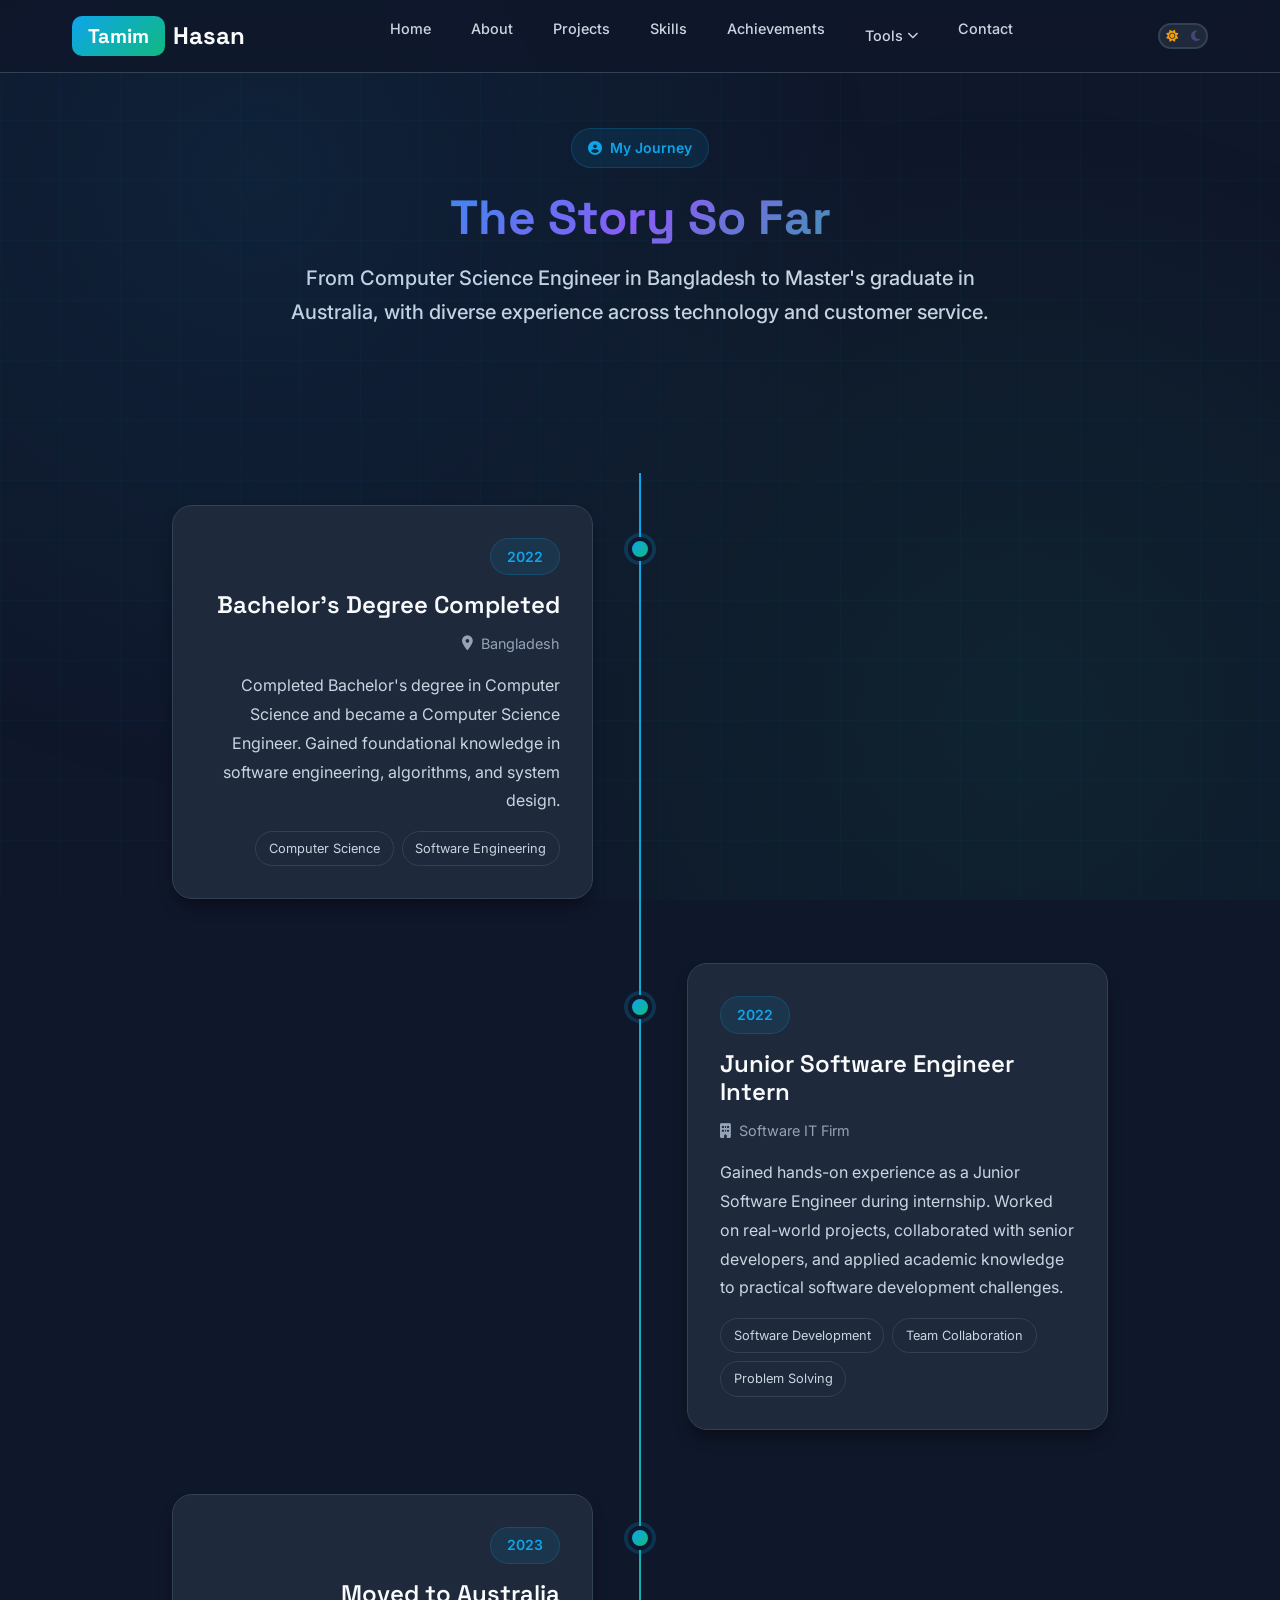
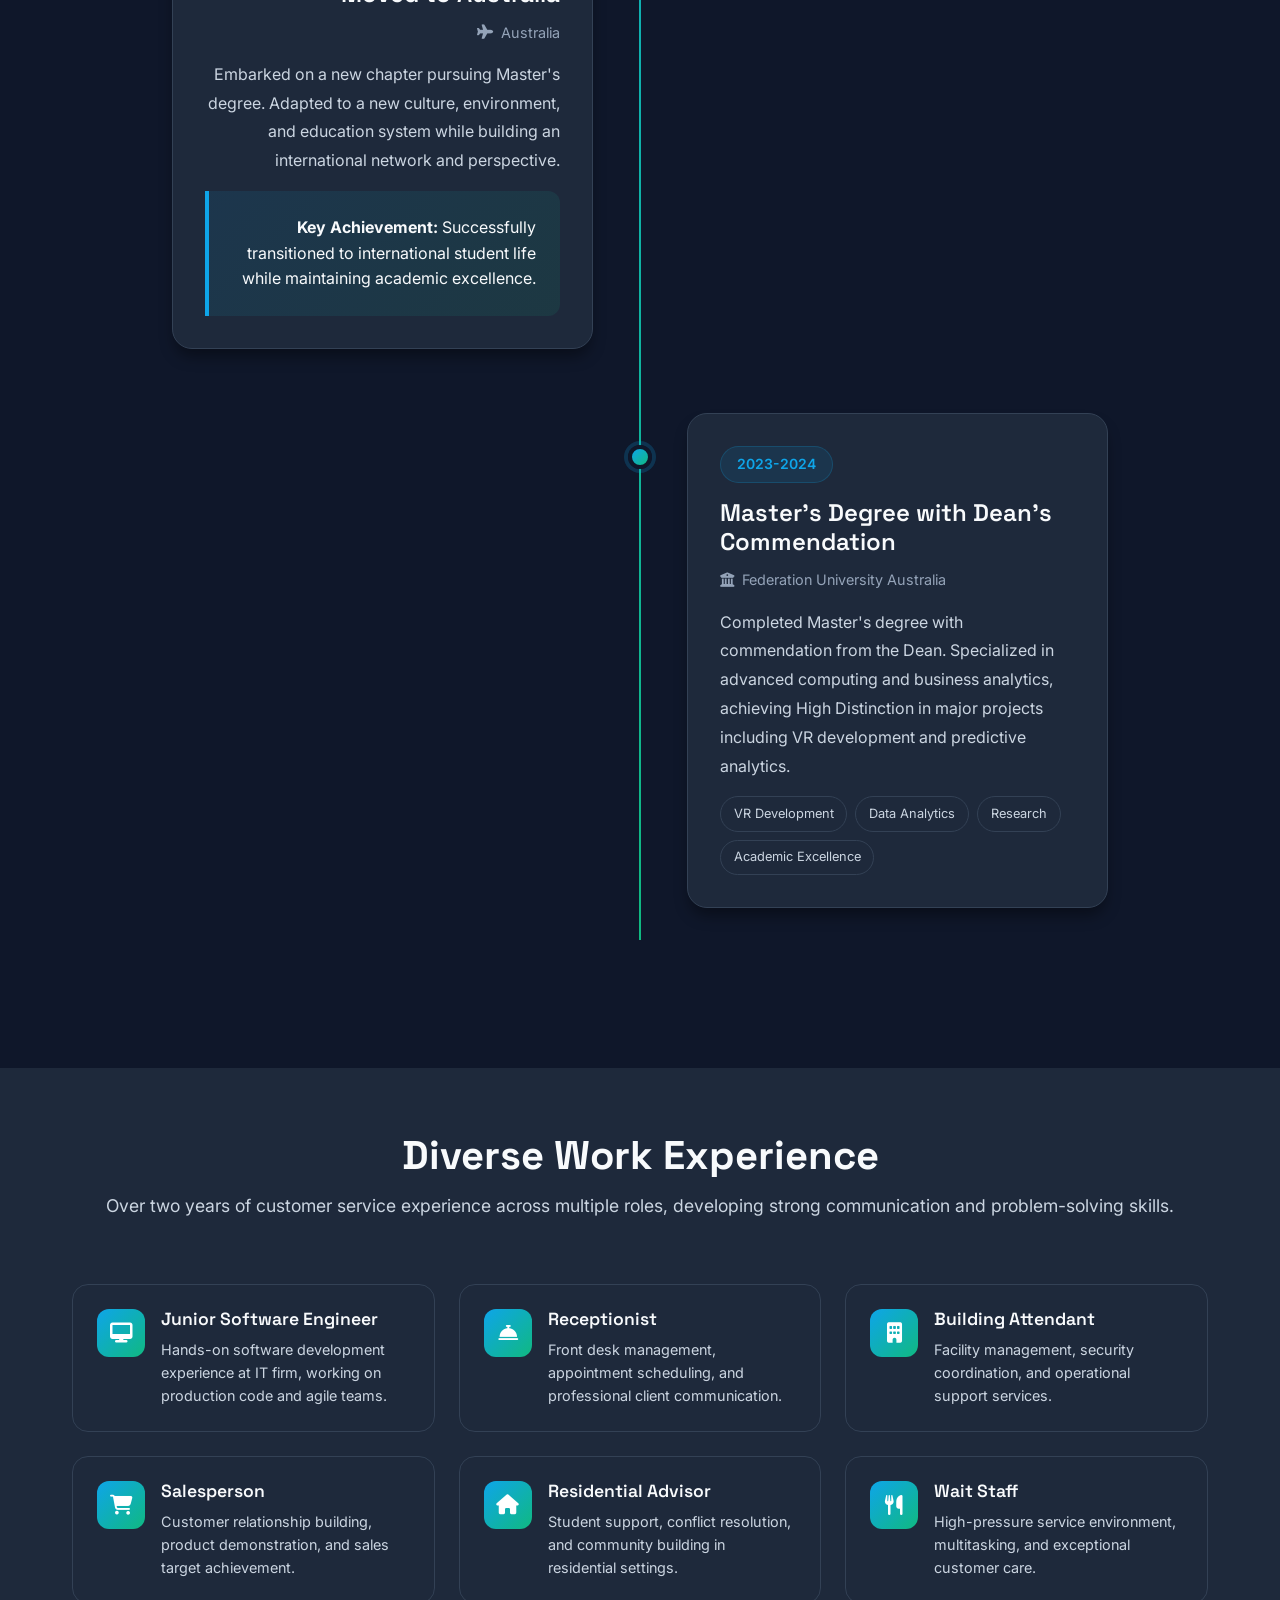
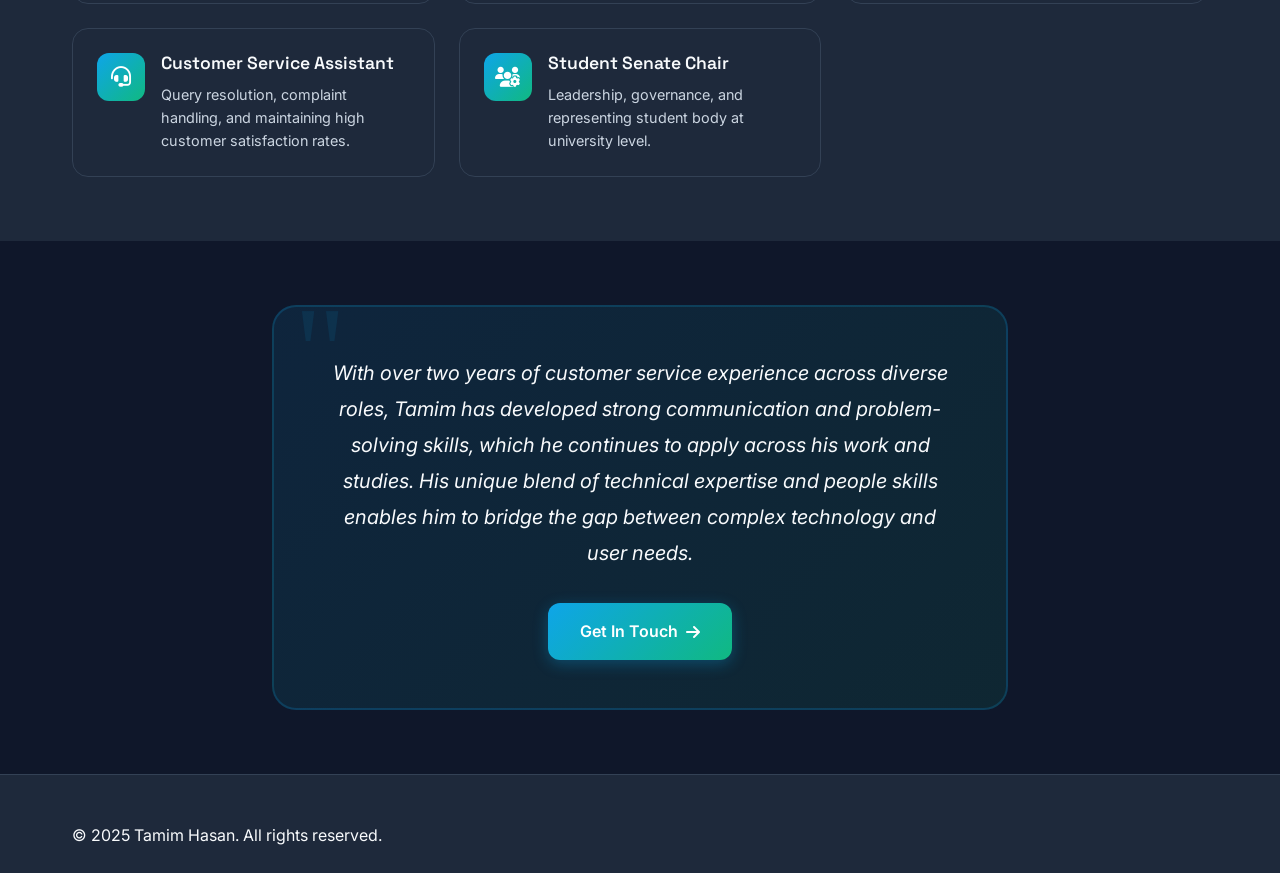
==== commit 83fff19a: "merger page done" ====
--- a/about-details.html
+++ b/about-details.html
@@ -388,7 +388,8 @@
             }
         }
     </style>
-<base target="_blank">
+
+
 </head>
 <body>
     <div class="bg-pattern"></div>
@@ -408,8 +409,50 @@
                 <li><a href="index.html#projects" class="nav-link">Projects</a></li>
                 <li><a href="index.html#skills" class="nav-link">Skills</a></li>
                 <li><a href="index.html#achievements" class="nav-link">Achievements</a></li>
+                <li class="nav-item-dropdown" style="position: relative;">
+                    <a href="#" class="nav-link" onclick="return false;" style="display: flex; align-items: center; gap: 0.25rem;">
+                        Tools <i class="fas fa-chevron-down" style="font-size: 0.7rem;"></i>
+                    </a>
+                    <div class="dropdown-menu" style="position: absolute; top: 100%; left: 0; background: var(--bg-card); border: 1px solid var(--border-color); border-radius: 12px; padding: 0.5rem; min-width: 200px; box-shadow: var(--shadow-xl); opacity: 0; visibility: hidden; transform: translateY(10px); transition: all 0.2s; z-index: 1001; margin-top: 0.5rem;">
+                        <div style="padding: 0.5rem 1rem; font-size: 0.75rem; color: var(--text-muted); text-transform: uppercase; letter-spacing: 1px; font-weight: 600;">Free Utilities</div>
+                        <a href="merge-pdf.html" class="dropdown-item" style="display: flex; align-items: center; gap: 0.75rem; padding: 0.75rem 1rem; color: var(--text-secondary); text-decoration: none; border-radius: 8px; transition: all 0.2s; font-size: 0.9rem;">
+                            <i class="fas fa-file-pdf" style="width: 20px; text-align: center;"></i>
+                            <span>PDF Merger</span>
+                        </a>
+                        <div style="height: 1px; background: var(--border-color); margin: 0.5rem 0;"></div>
+                        <a href="index.html#contact" class="dropdown-item" style="display: flex; align-items: center; gap: 0.75rem; padding: 0.75rem 1rem; color: var(--text-secondary); text-decoration: none; border-radius: 8px; transition: all 0.2s; font-size: 0.9rem;">
+                            <i class="fas fa-envelope" style="width: 20px; text-align: center;"></i>
+                            <span>Request a Tool</span>
+                        </a>
+                    </div>
+                </li>
                 <li><a href="index.html#contact" class="nav-link">Contact</a></li>
             </ul>
+
+            <style>
+                .nav-item-dropdown:hover .dropdown-menu {
+                    opacity: 1 !important;
+                    visibility: visible !important;
+                    transform: translateY(0) !important;
+                }
+                .dropdown-item:hover {
+                    background: var(--bg-secondary) !important;
+                    color: var(--primary) !important;
+                }
+                @media (max-width: 768px) {
+                    .dropdown-menu {
+                        position: static !important;
+                        opacity: 1 !important;
+                        visibility: visible !important;
+                        transform: none !important;
+                        box-shadow: none !important;
+                        border: none !important;
+                        background: transparent !important;
+                        margin-top: 0 !important;
+                        padding-left: 1rem !important;
+                    }
+                }
+            </style>
 
             <div class="nav-actions">
                 <button class="theme-toggle" id="themeToggle" aria-label="Toggle theme">
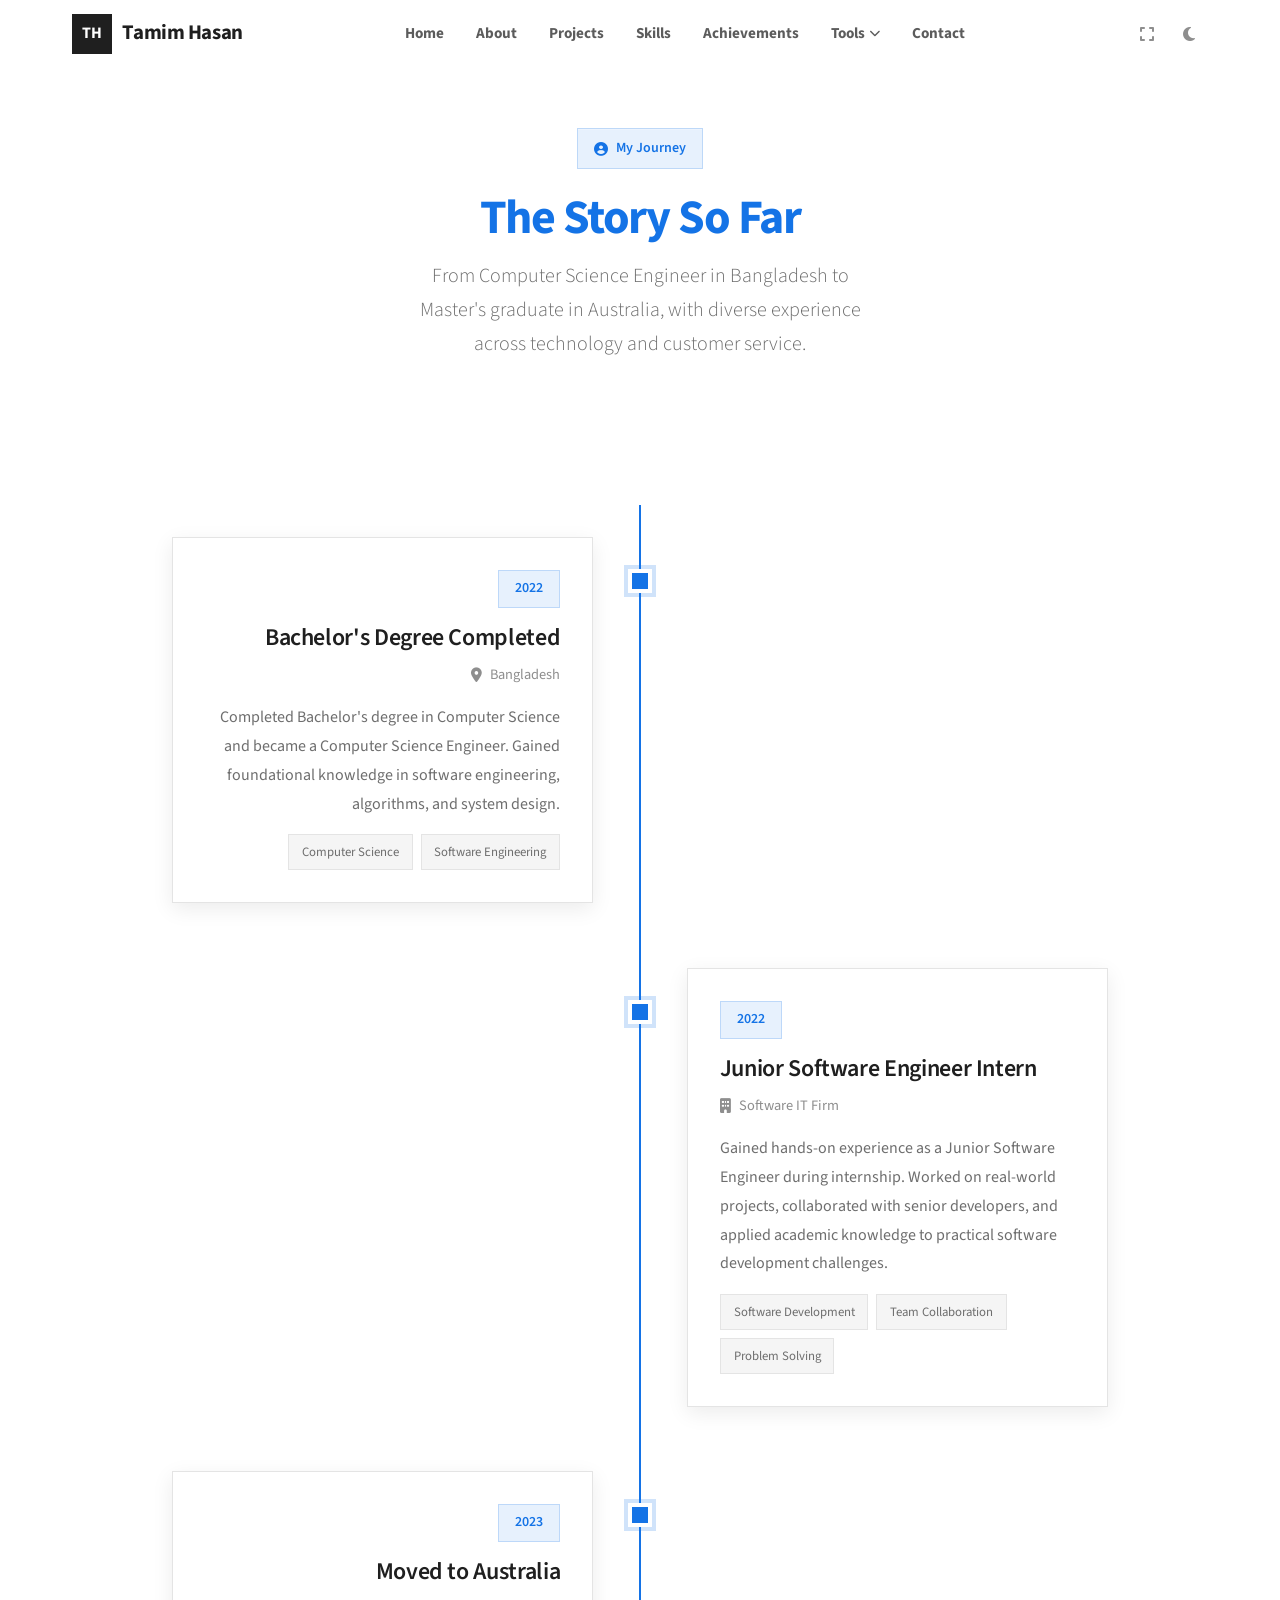
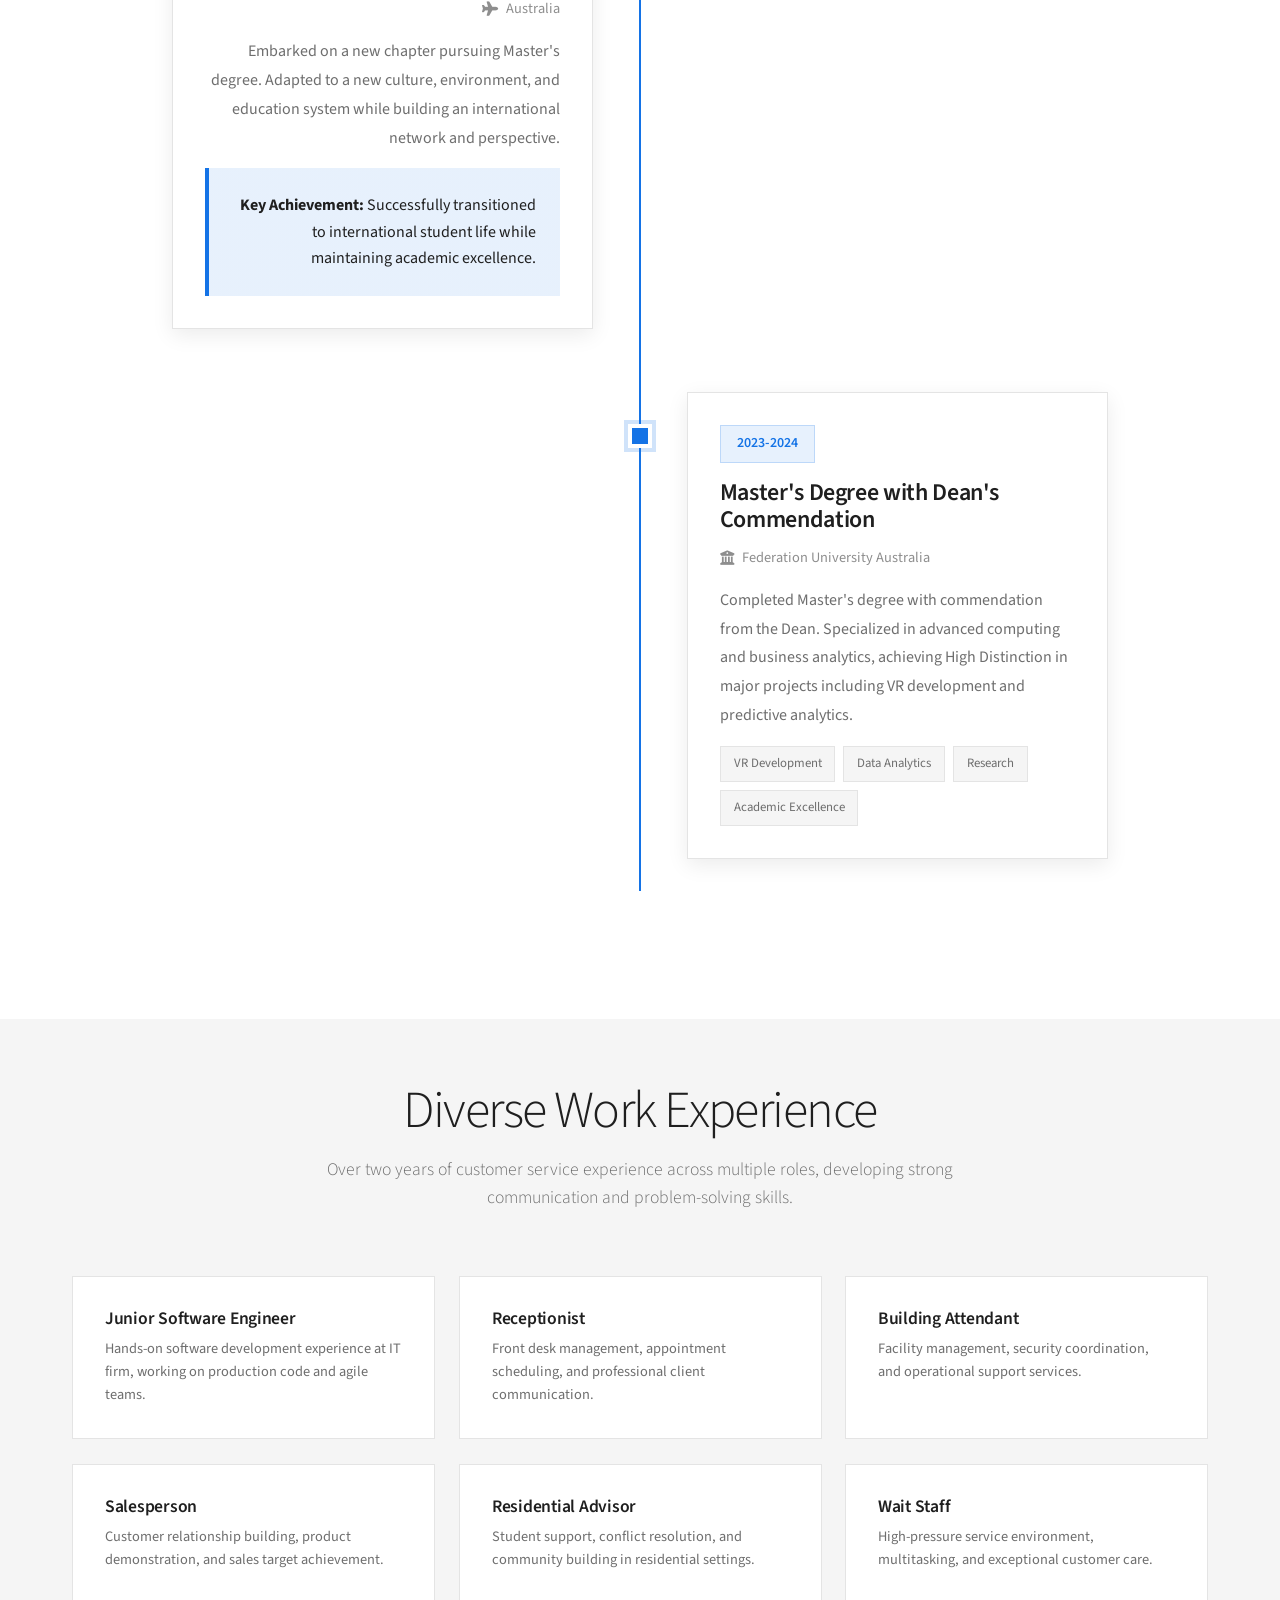
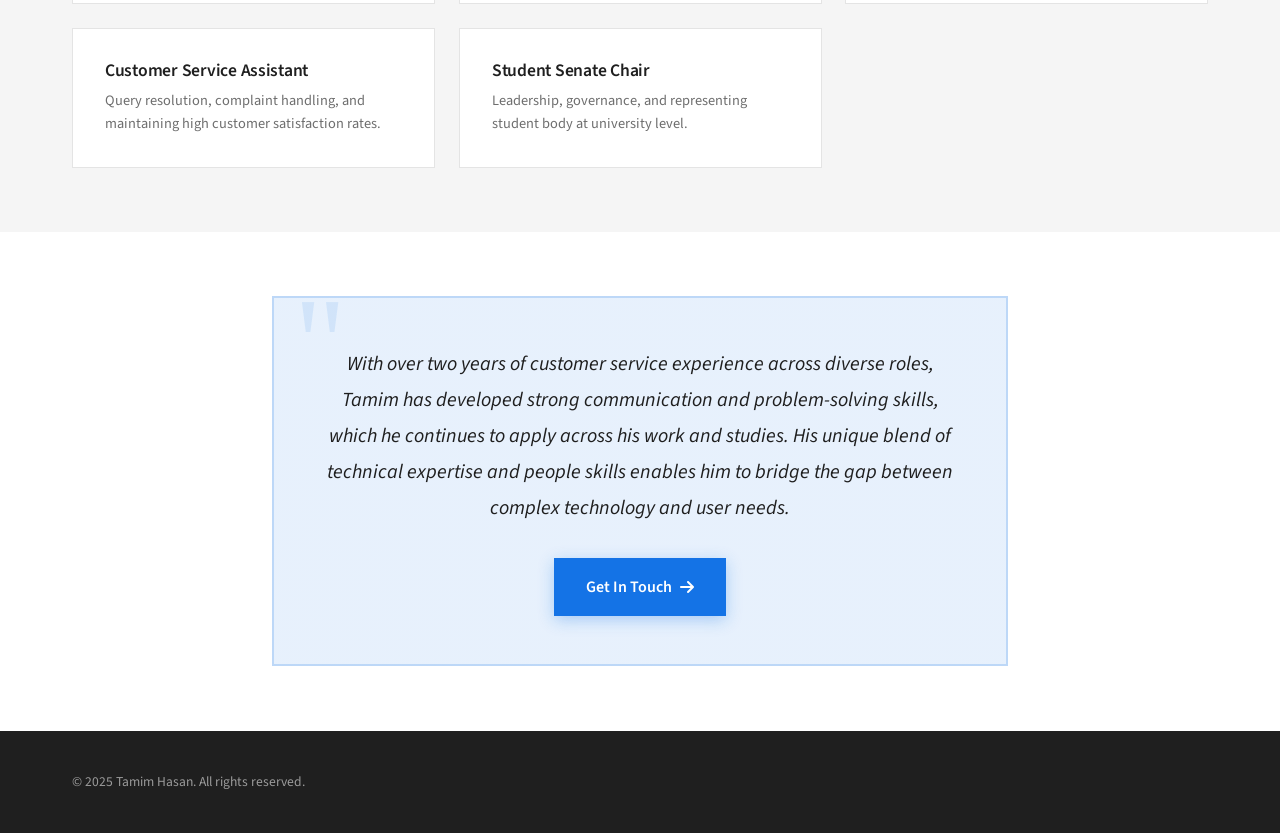
==== commit 4ec2ac5b: "Update site" ====
--- a/about-details.html
+++ b/about-details.html
@@ -1,13 +1,15 @@
 <!DOCTYPE html>
-<html lang="en" data-theme="dark">
+<html lang="en" data-theme="light">
 <head>
     <meta charset="UTF-8">
     <meta name="viewport" content="width=device-width, initial-scale=1.0">
     <title>About Tamim Hasan | Journey & Experience</title>
 
+    <!-- Favicon -->
+    <link rel="icon" type="image/svg+xml" href="assets/favicon.svg?v=2">
     <link rel="preconnect" href="https://fonts.googleapis.com">
     <link rel="preconnect" href="https://fonts.gstatic.com" crossorigin>
-    <link href="https://fonts.googleapis.com/css2?family=Inter:wght@300;400;500;600;700&family=Space+Grotesk:wght@500;600;700&display=swap" rel="stylesheet">
+    <link href="https://fonts.googleapis.com/css2?family=Source+Sans+3:wght@300;400;500;600;700&display=swap" rel="stylesheet">
     <link rel="stylesheet" href="https://cdnjs.cloudflare.com/ajax/libs/font-awesome/6.4.0/css/all.min.css">
     <link rel="stylesheet" href="styles.css">
 
@@ -52,7 +54,7 @@
         .timeline-content {
             background: var(--bg-card);
             border: 1px solid var(--border-color);
-            border-radius: 20px;
+            border-radius: var(--r-lg);
             padding: 2rem;
             width: 45%;
             position: relative;
@@ -85,9 +87,9 @@
             width: 24px;
             height: 24px;
             background: var(--gradient-primary);
-            border-radius: 50%;
+            border-radius: var(--r-pill);
             border: 4px solid var(--bg-primary);
-            box-shadow: 0 0 0 4px rgba(14, 165, 233, 0.2);
+            box-shadow: 0 0 0 4px rgba(20, 115, 230, 0.2);
             z-index: 2;
             top: 2rem;
         }
@@ -95,17 +97,17 @@
         .timeline-date {
             display: inline-block;
             padding: 0.4rem 1rem;
-            background: rgba(14, 165, 233, 0.1);
-            border-radius: 50px;
+            background: rgba(20, 115, 230, 0.1);
+            border-radius: var(--r-pill);
             font-size: 0.875rem;
             font-weight: 600;
             color: var(--primary);
             margin-bottom: 1rem;
-            border: 1px solid rgba(14, 165, 233, 0.2);
+            border: 1px solid rgba(20, 115, 230, 0.2);
         }
 
         .timeline-title {
-            font-family: 'Space Grotesk', sans-serif;
+            font-family: 'Source Sans 3', sans-serif;
             font-size: 1.5rem;
             font-weight: 600;
             margin-bottom: 0.75rem;
@@ -132,10 +134,10 @@
         }
 
         .highlight-box {
-            background: linear-gradient(135deg, rgba(14, 165, 233, 0.1), rgba(16, 185, 129, 0.1));
+            background: linear-gradient(135deg, rgba(20, 115, 230, 0.1), rgba(20, 115, 230, 0.1));
             border-left: 4px solid var(--primary);
             padding: 1.5rem;
-            border-radius: 0 12px 12px 0;
+            border-radius: 0;
             margin-top: 1rem;
         }
 
@@ -154,7 +156,7 @@
             padding: 0.4rem 0.8rem;
             background: var(--bg-secondary);
             border: 1px solid var(--border-color);
-            border-radius: 50px;
+            border-radius: var(--r-pill);
             font-size: 0.8rem;
             color: var(--text-secondary);
             transition: all 0.2s;
@@ -183,11 +185,9 @@
         .role-card {
             background: var(--bg-card);
             border: 1px solid var(--border-color);
-            border-radius: 16px;
-            padding: 1.5rem;
-            display: flex;
-            align-items: flex-start;
-            gap: 1rem;
+            border-radius: var(--r-lg);
+            padding: 2rem;
+            display: block;
             transition: all 0.3s ease;
         }
 
@@ -201,7 +201,7 @@
             width: 48px;
             height: 48px;
             background: var(--gradient-primary);
-            border-radius: 12px;
+            border-radius: var(--r-lg);
             display: flex;
             align-items: center;
             justify-content: center;
@@ -211,7 +211,7 @@
         }
 
         .role-content h3 {
-            font-family: 'Space Grotesk', sans-serif;
+            font-family: 'Source Sans 3', sans-serif;
             font-size: 1.1rem;
             margin-bottom: 0.5rem;
             color: var(--text-primary);
@@ -234,9 +234,9 @@
         }
 
         .summary-card {
-            background: linear-gradient(135deg, rgba(14, 165, 233, 0.1), rgba(16, 185, 129, 0.1));
-            border: 2px solid rgba(14, 165, 233, 0.2);
-            border-radius: 24px;
+            background: linear-gradient(135deg, rgba(20, 115, 230, 0.1), rgba(20, 115, 230, 0.1));
+            border: 2px solid rgba(20, 115, 230, 0.2);
+            border-radius: var(--r-lg);
             padding: 3rem;
             position: relative;
             overflow: hidden;
@@ -248,7 +248,7 @@
             top: -20px;
             left: 20px;
             font-size: 8rem;
-            color: rgba(14, 165, 233, 0.1);
+            color: rgba(20, 115, 230, 0.1);
             font-family: serif;
             line-height: 1;
         }
@@ -271,15 +271,15 @@
             background: var(--gradient-primary);
             color: white;
             text-decoration: none;
-            border-radius: 12px;
+            border-radius: var(--r-lg);
             font-weight: 600;
             transition: all 0.3s;
-            box-shadow: 0 4px 15px rgba(14, 165, 233, 0.3);
+            box-shadow: 0 4px 15px rgba(20, 115, 230, 0.3);
         }
 
         .cta-button:hover {
             transform: translateY(-3px);
-            box-shadow: 0 8px 25px rgba(14, 165, 233, 0.4);
+            box-shadow: 0 8px 25px rgba(20, 115, 230, 0.4);
         }
 
         /* Hero Section */
@@ -297,9 +297,9 @@
             align-items: center;
             gap: 0.5rem;
             padding: 0.5rem 1rem;
-            background: rgba(14, 165, 233, 0.1);
-            border: 1px solid rgba(14, 165, 233, 0.2);
-            border-radius: 50px;
+            background: rgba(20, 115, 230, 0.1);
+            border: 1px solid rgba(20, 115, 230, 0.2);
+            border-radius: var(--r-pill);
             font-size: 0.875rem;
             font-weight: 600;
             color: var(--primary);
@@ -307,7 +307,7 @@
         }
 
         .hero-title {
-            font-family: 'Space Grotesk', sans-serif;
+            font-family: 'Source Sans 3', sans-serif;
             font-size: 3rem;
             font-weight: 700;
             margin-bottom: 1rem;
@@ -399,8 +399,8 @@
     <nav class="navbar" id="navbar">
         <div class="nav-container">
             <a href="index.html" class="nav-logo">
-                <span class="logo-mark">Tamim</span>
-                <span class="logo-text">Hasan</span>
+                <span class="logo-mark">TH</span>
+                <span class="logo-text">Tamim Hasan</span>
             </a>
 
             <ul class="nav-menu" id="navMenu">
@@ -413,14 +413,14 @@
                     <a href="#" class="nav-link" onclick="return false;" style="display: flex; align-items: center; gap: 0.25rem;">
                         Tools <i class="fas fa-chevron-down" style="font-size: 0.7rem;"></i>
                     </a>
-                    <div class="dropdown-menu" style="position: absolute; top: 100%; left: 0; background: var(--bg-card); border: 1px solid var(--border-color); border-radius: 12px; padding: 0.5rem; min-width: 200px; box-shadow: var(--shadow-xl); opacity: 0; visibility: hidden; transform: translateY(10px); transition: all 0.2s; z-index: 1001; margin-top: 0.5rem;">
+                    <div class="dropdown-menu" style="position: absolute; top: 100%; left: 0; background: var(--bg-card); border: 1px solid var(--border-color); border-radius: var(--r-lg); padding: 0.5rem; min-width: 200px; box-shadow: var(--shadow-xl); opacity: 0; visibility: hidden; transform: translateY(10px); transition: all 0.2s; z-index: 1001; margin-top: 0.5rem;">
                         <div style="padding: 0.5rem 1rem; font-size: 0.75rem; color: var(--text-muted); text-transform: uppercase; letter-spacing: 1px; font-weight: 600;">Free Utilities</div>
-                        <a href="merge-pdf.html" class="dropdown-item" style="display: flex; align-items: center; gap: 0.75rem; padding: 0.75rem 1rem; color: var(--text-secondary); text-decoration: none; border-radius: 8px; transition: all 0.2s; font-size: 0.9rem;">
+                        <a href="merge-pdf.html" class="dropdown-item" style="display: flex; align-items: center; gap: 0.75rem; padding: 0.75rem 1rem; color: var(--text-secondary); text-decoration: none; border-radius: var(--r-md); transition: all 0.2s; font-size: 0.9rem;">
                             <i class="fas fa-file-pdf" style="width: 20px; text-align: center;"></i>
                             <span>PDF Merger</span>
                         </a>
                         <div style="height: 1px; background: var(--border-color); margin: 0.5rem 0;"></div>
-                        <a href="index.html#contact" class="dropdown-item" style="display: flex; align-items: center; gap: 0.75rem; padding: 0.75rem 1rem; color: var(--text-secondary); text-decoration: none; border-radius: 8px; transition: all 0.2s; font-size: 0.9rem;">
+                        <a href="index.html#contact" class="dropdown-item" style="display: flex; align-items: center; gap: 0.75rem; padding: 0.75rem 1rem; color: var(--text-secondary); text-decoration: none; border-radius: var(--r-md); transition: all 0.2s; font-size: 0.9rem;">
                             <i class="fas fa-envelope" style="width: 20px; text-align: center;"></i>
                             <span>Request a Tool</span>
                         </a>
@@ -455,6 +455,10 @@
             </style>
 
             <div class="nav-actions">
+                <button class="theme-toggle fullscreen-toggle" id="fullscreenToggle" aria-label="Enter fullscreen" title="Fullscreen" hidden>
+                    <i class="fas fa-expand"></i>
+                    <i class="fas fa-compress"></i>
+                </button>
                 <button class="theme-toggle" id="themeToggle" aria-label="Toggle theme">
                     <i class="fas fa-sun"></i>
                     <i class="fas fa-moon"></i>
@@ -589,9 +593,6 @@
 
                 <div class="roles-grid">
                     <div class="role-card" data-animate="fade-up">
-                        <div class="role-icon">
-                            <i class="fas fa-desktop"></i>
-                        </div>
                         <div class="role-content">
                             <h3>Junior Software Engineer</h3>
                             <p>Hands-on software development experience at IT firm, working on production code and agile teams.</p>
@@ -599,9 +600,6 @@
                     </div>
 
                     <div class="role-card" data-animate="fade-up" data-delay="100">
-                        <div class="role-icon">
-                            <i class="fas fa-concierge-bell"></i>
-                        </div>
                         <div class="role-content">
                             <h3>Receptionist</h3>
                             <p>Front desk management, appointment scheduling, and professional client communication.</p>
@@ -609,9 +607,6 @@
                     </div>
 
                     <div class="role-card" data-animate="fade-up" data-delay="200">
-                        <div class="role-icon">
-                            <i class="fas fa-building"></i>
-                        </div>
                         <div class="role-content">
                             <h3>Building Attendant</h3>
                             <p>Facility management, security coordination, and operational support services.</p>
@@ -619,9 +614,6 @@
                     </div>
 
                     <div class="role-card" data-animate="fade-up" data-delay="300">
-                        <div class="role-icon">
-                            <i class="fas fa-shopping-cart"></i>
-                        </div>
                         <div class="role-content">
                             <h3>Salesperson</h3>
                             <p>Customer relationship building, product demonstration, and sales target achievement.</p>
@@ -629,9 +621,6 @@
                     </div>
 
                     <div class="role-card" data-animate="fade-up" data-delay="400">
-                        <div class="role-icon">
-                            <i class="fas fa-home"></i>
-                        </div>
                         <div class="role-content">
                             <h3>Residential Advisor</h3>
                             <p>Student support, conflict resolution, and community building in residential settings.</p>
@@ -639,9 +628,6 @@
                     </div>
 
                     <div class="role-card" data-animate="fade-up" data-delay="500">
-                        <div class="role-icon">
-                            <i class="fas fa-utensils"></i>
-                        </div>
                         <div class="role-content">
                             <h3>Wait Staff</h3>
                             <p>High-pressure service environment, multitasking, and exceptional customer care.</p>
@@ -649,9 +635,6 @@
                     </div>
 
                     <div class="role-card" data-animate="fade-up" data-delay="600">
-                        <div class="role-icon">
-                            <i class="fas fa-headset"></i>
-                        </div>
                         <div class="role-content">
                             <h3>Customer Service Assistant</h3>
                             <p>Query resolution, complaint handling, and maintaining high customer satisfaction rates.</p>
@@ -659,9 +642,6 @@
                     </div>
 
                     <div class="role-card" data-animate="fade-up" data-delay="700">
-                        <div class="role-icon">
-                            <i class="fas fa-users-cog"></i>
-                        </div>
                         <div class="role-content">
                             <h3>Student Senate Chair</h3>
                             <p>Leadership, governance, and representing student body at university level.</p>
@@ -691,7 +671,7 @@
 
     <footer class="footer">
         <div class="container">
-            <p>&copy; 2025 Tamim Hasan. All rights reserved.</p>
+            <p class="footer-copyright">&copy; 2025 Tamim Hasan. All rights reserved.</p>
         </div>
     </footer>
 
@@ -699,7 +679,7 @@
         <i class="fas fa-arrow-up"></i>
     </button>
 
-    <script src="script.js"></script>
+    <script src="script.js?v=5"></script>
     <script>
         // Animation on scroll
         const observerOptions = {
--- a/styles.css
+++ b/styles.css
@@ -1,54 +1,119 @@
 /* ============================================
-   🎨 EASY COLOR CUSTOMIZATION - CHANGE THESE
+   🎨 DESIGN TOKENS — change these, change everything
+   Flat single-brand system: one blue does the work,
+   surfaces stay quiet, type carries the hierarchy.
    ============================================ */
 :root {
-    /* Theme Colors */
-    --bg-primary: #0f172a;
-    --bg-secondary: #1e293b;
-    --bg-card: #1e293b;
-    --text-primary: #f8fafc;
-    --text-secondary: #cbd5e1;
-    --text-muted: #94a3b8;
-    --border-color: #334155;
-
-    /* Brand Colors */
-    --primary: #0ea5e9;
-    --secondary: #10b981;
-    --accent: #8b5cf6;
-
-    /* Geometric Shape Colors - CHANGE THESE EASILY */
-    --geo-primary: #6366f1;      /* Main shape color */
-    --geo-secondary: #8b5cf6;    /* Secondary shape color */
-    --geo-tertiary: rgba(99, 102, 241, 0.2); /* Overlay */
-
-    /* Light Mode Overrides */
-    --geo-light-primary: #a7f3d0;
-    --geo-light-secondary: #6ee7b7;
-    --geo-light-tertiary: rgba(167, 243, 208, 0.3);
-
-    /* Gradients */
-    --gradient-primary: linear-gradient(135deg, #0ea5e9 0%, #10b981 100%);
-    --gradient-text: linear-gradient(135deg, #0ea5e9 0%, #8b5cf6 50%, #10b981 100%);
-
-    /* Shadows */
-    --shadow-lg: 0 10px 15px -3px rgb(0 0 0 / 0.4);
-    --shadow-xl: 0 20px 25px -5px rgb(0 0 0 / 0.5);
-}
-
-/* Light Theme */
-[data-theme="light"] {
+    /* Surfaces — light is the primary theme */
     --bg-primary: #ffffff;
-    --bg-secondary: #f8fafc;
+    --bg-secondary: #f5f5f5;   /* alternating section band */
     --bg-card: #ffffff;
-    --text-primary: #0f172a;
-    --text-secondary: #475569;
-    --text-muted: #64748b;
-    --border-color: #e2e8f0;
-
-    /* Use mint colors for light theme */
-    --geo-primary: var(--geo-light-primary);
-    --geo-secondary: var(--geo-light-secondary);
-    --geo-tertiary: var(--geo-light-tertiary);
+    --bg-subtle: #fafafa;
+
+    /* Text */
+    --text-primary: #1f1f1f;
+    --text-secondary: #6e6e6e;
+    --text-muted: #8e8e8e;
+    --border-color: #e4e4e4;
+
+    /* Brand — ONE colour, no rainbow */
+    --primary: #1473e6;
+    --primary-hover: #0d66d0;
+    --primary-soft: rgba(20, 115, 230, 0.10);
+    --primary-softer: rgba(20, 115, 230, 0.05);
+    --on-primary: #ffffff;
+
+    /* No second brand colour. Green/red/amber are SEMANTIC only. */
+    --secondary: #1473e6;
+    --accent: #1473e6;
+    --success: #10b981;
+    --danger: #ef4444;
+    --warning: #f59e0b;
+
+    /* Dark band (footer) — same in both themes */
+    --ink: #1f1f1f;
+    --ink-text: #e8e8e8;
+    --ink-muted: #9b9b9b;
+    --ink-border: rgba(255, 255, 255, 0.12);
+
+    /* Hero geometric shapes — flat tints, no gradients */
+    --geo-primary: #1473e6;
+    --geo-secondary: #cfe2fb;
+    --geo-tertiary: rgba(20, 115, 230, 0.08);
+    --geo-light-primary: #cfe2fb;
+    --geo-light-secondary: #e3eefd;
+    --geo-light-tertiary: rgba(20, 115, 230, 0.08);
+
+    /* "Gradients" are now flat brand fills */
+    --gradient-primary: #1473e6;
+    --gradient-text: #1473e6;
+
+    /* Fully squared. All four scale together: raise to soften. */
+    --r-sm: 0px;
+    --r-md: 0px;
+    --r-lg: 0px;
+    --r-pill: 0px;
+
+    /* Portrait plate: the cut-outs are transparent PNGs, so they need a
+       constant ground of their own or they dissolve into a dark page. */
+    --photo-plate: #e9edf3;
+    --photo-plate-edge: #dbe1ea;
+
+    /* Elevation — light, honest shadows */
+    --shadow-sm: 0 1px 2px rgba(0, 0, 0, 0.05);
+    --shadow-md: 0 2px 8px rgba(0, 0, 0, 0.06);
+    --shadow-lg: 0 6px 20px rgba(0, 0, 0, 0.08);
+    --shadow-xl: 0 16px 40px rgba(0, 0, 0, 0.10);
+
+    /* Motion — one easing curve everywhere */
+    --ease: cubic-bezier(0.22, 0.61, 0.36, 1);
+    --dur: 0.28s;
+    --dur-slow: 0.45s;
+}
+
+/* Dark Theme — deep, blue-tinted, not flat grey */
+[data-theme="dark"] {
+    --bg-primary: #0e1117;
+    --bg-secondary: #151a23;   /* alternating band */
+    --bg-card: #181e29;
+    --bg-subtle: #121722;
+
+    --text-primary: #f2f5f9;
+    --text-secondary: #b6c0cf;
+    --text-muted: #8794a8;
+    --border-color: #242d3b;
+
+    --primary: #5aa2ff;
+    --primary-hover: #7db6ff;
+    --primary-soft: rgba(90, 162, 255, 0.15);
+    --primary-softer: rgba(90, 162, 255, 0.07);
+    --on-primary: #08192f;
+
+    --secondary: #5aa2ff;
+    --accent: #5aa2ff;
+
+    --ink: #090c12;
+    --ink-text: #e9edf3;
+    --ink-muted: #93a0b2;
+    --ink-border: rgba(255, 255, 255, 0.10);
+
+    --geo-primary: #2f6fd0;
+    --geo-secondary: #1b2c45;
+    --geo-tertiary: rgba(90, 162, 255, 0.10);
+    --geo-light-primary: #2f6fd0;
+    --geo-light-secondary: #1b2c45;
+    --geo-light-tertiary: rgba(90, 162, 255, 0.10);
+
+    --gradient-primary: #5aa2ff;
+    --gradient-text: #5aa2ff;
+
+    --photo-plate: #dbe2ec;
+    --photo-plate-edge: #c3ccd9;
+
+    --shadow-sm: 0 1px 2px rgba(0, 0, 0, 0.5);
+    --shadow-md: 0 2px 12px rgba(0, 0, 0, 0.55);
+    --shadow-lg: 0 8px 28px rgba(0, 0, 0, 0.6);
+    --shadow-xl: 0 20px 50px rgba(0, 0, 0, 0.65);
 }
 
 /* ============================================
@@ -66,34 +131,24 @@
 }
 
 body {
-    font-family: 'Inter', sans-serif;
+    font-family: 'Source Sans 3', 'Inter', -apple-system, BlinkMacSystemFont, 'Segoe UI', sans-serif;
     background-color: var(--bg-primary);
     color: var(--text-primary);
-    line-height: 1.6;
+    line-height: 1.65;
+    font-size: 1rem;
     overflow-x: hidden;
+    -webkit-font-smoothing: antialiased;
+    -moz-osx-font-smoothing: grayscale;
 }
 
 .bg-pattern {
-    position: fixed;
-    top: 0;
-    left: 0;
-    width: 100%;
-    height: 100%;
-    background-image: linear-gradient(rgba(14, 165, 233, 0.03) 1px, transparent 1px),
-                      linear-gradient(90deg, rgba(14, 165, 233, 0.03) 1px, transparent 1px);
-    background-size: 60px 60px;
-    pointer-events: none;
-    z-index: 0;
+    display: none;   /* flat surfaces — no grid texture */
 }
 
 .bg-gradient {
     position: fixed;
-    top: 0;
-    left: 0;
-    width: 100%;
-    height: 100%;
-    background: radial-gradient(circle at 20% 20%, rgba(14, 165, 233, 0.08) 0%, transparent 50%),
-                radial-gradient(circle at 80% 80%, rgba(16, 185, 129, 0.08) 0%, transparent 50%);
+    inset: 0;
+    background: radial-gradient(ellipse 80% 50% at 50% -10%, var(--primary-softer) 0%, transparent 70%);
     pointer-events: none;
     z-index: 0;
 }
@@ -107,20 +162,33 @@
 }
 
 .section-padding {
-    padding: 6rem 0;
+    padding: clamp(4.5rem, 9vw, 8rem) 0;
 }
 
 h1, h2, h3, h4 {
-    font-family: 'Space Grotesk', sans-serif;
+    font-family: 'Source Sans 3', 'Inter', -apple-system, sans-serif;
     font-weight: 600;
-    line-height: 1.2;
+    line-height: 1.15;
+    letter-spacing: -0.015em;
+    color: var(--text-primary);
+}
+
+/* Big display headings run LIGHT — the Adobe move */
+h1, h2 {
+    font-weight: 300;
+    letter-spacing: -0.025em;
 }
 
 .text-gradient {
-    background: var(--gradient-text);
-    -webkit-background-clip: text;
-    -webkit-text-fill-color: transparent;
-    background-clip: text;
+    color: var(--primary);
+    -webkit-text-fill-color: var(--primary);
+}
+
+/* Visible focus for keyboard users */
+:focus-visible {
+    outline: 2px solid var(--primary);
+    outline-offset: 3px;
+    border-radius: var(--r-sm);
 }
 
 /* ============================================
@@ -130,28 +198,33 @@
     display: flex;
     align-items: center;
     text-decoration: none;
-    font-family: 'Space Grotesk', sans-serif;
     font-weight: 700;
+    letter-spacing: -0.02em;
 }
 
 .logo-mark {
-    background: var(--gradient-primary);
-    color: white;
-    padding: 0.5rem 1rem;
-    border-radius: 10px;
-    font-size: 1.25rem;
-    height: 40px;
+    background: var(--primary);
+    color: #fff;
+    padding: 0 0.85rem;
+    border-radius: var(--r-sm);
+    font-size: 1.15rem;
+    height: 38px;
     display: flex;
     align-items: center;
+    transition: background var(--dur) var(--ease);
+}
+
+.nav-logo:hover .logo-mark {
+    /* the mark never changes colour, same as Adobe's */
 }
 
 .logo-text {
     color: var(--text-primary);
-    font-size: 1.5rem;
+    font-size: 1.35rem;
     margin-left: 0.5rem;
     display: flex;
     align-items: center;
-    height: 40px;
+    height: 38px;
 }
 
 /* ============================================
@@ -163,14 +236,16 @@
     left: 0;
     width: 100%;
     z-index: 1000;
-    padding: 1rem 0;
-    background: rgba(15, 23, 42, 0.8);
-    backdrop-filter: blur(12px);
-    border-bottom: 1px solid var(--border-color);
-}
-
-[data-theme="light"] .navbar {
-    background: rgba(255, 255, 255, 0.8);
+    padding: 0.85rem 0;
+    background: var(--bg-primary);
+    border-bottom: 1px solid transparent;
+    transition: border-color var(--dur) var(--ease), box-shadow var(--dur) var(--ease);
+}
+
+/* Border only appears once you scroll — cleaner at rest */
+.navbar.scrolled {
+    border-bottom-color: var(--border-color);
+    box-shadow: var(--shadow-sm);
 }
 
 .nav-container {
@@ -189,24 +264,25 @@
 }
 
 .nav-link {
-    font-size: 0.9rem;
-    font-weight: 500;
+    font-size: 0.95rem;
+    font-weight: 600;
     color: var(--text-secondary);
     text-decoration: none;
     position: relative;
     padding: 0.5rem 0;
-    transition: color 0.2s;
+    transition: color var(--dur) var(--ease);
 }
 
 .nav-link::after {
     content: '';
     position: absolute;
-    bottom: 0;
+    bottom: -2px;
     left: 0;
     width: 0;
     height: 2px;
-    background: var(--gradient-primary);
-    transition: width 0.2s;
+    background: var(--primary);
+    border-radius: var(--r-sm);
+    transition: width var(--dur) var(--ease);
 }
 
 .nav-link:hover,
@@ -231,7 +307,7 @@
     height: 26px;
     background: var(--bg-secondary);
     border: 2px solid var(--border-color);
-    border-radius: 13px;
+    border-radius: var(--r-lg);
     cursor: pointer;
     overflow: hidden;
 }
@@ -280,7 +356,7 @@
     width: 24px;
     height: 2px;
     background: var(--text-primary);
-    border-radius: 2px;
+    border-radius: var(--r-sm);
     transition: 0.2s;
 }
 
@@ -316,22 +392,22 @@
 .hero-badge {
     display: inline-flex;
     align-items: center;
-    gap: 0.5rem;
-    padding: 0.5rem 1rem;
-    background: rgba(16, 185, 129, 0.1);
-    border: 1px solid rgba(16, 185, 129, 0.2);
-    border-radius: 50px;
+    gap: 0.55rem;
+    padding: 0.45rem 1rem;
+    background: var(--primary-soft);
+    border: none;
+    border-radius: var(--r-pill);
     font-size: 0.875rem;
-    font-weight: 500;
-    color: var(--secondary);
-    margin-bottom: 1.5rem;
+    font-weight: 600;
+    color: var(--primary);
+    margin-bottom: 1.75rem;
 }
 
 .badge-pulse {
     width: 8px;
     height: 8px;
-    background: var(--secondary);
-    border-radius: 50%;
+    background: var(--primary);
+    border-radius: var(--r-pill);
     animation: pulse 2s infinite;
 }
 
@@ -341,69 +417,82 @@
 }
 
 .hero-title {
-    font-size: 3.5rem;
-    font-weight: 700;
-    margin-bottom: 0.5rem;
+    font-size: clamp(2.75rem, 6.5vw, 5rem);
+    font-weight: 300;
+    letter-spacing: -0.03em;
+    margin-bottom: 1rem;
     color: var(--text-primary);
-    line-height: 1.1;
+    line-height: 1.05;
 }
 
 .hero-subtitle {
-    font-size: 1.5rem;
+    font-size: clamp(1.15rem, 2vw, 1.6rem);
     color: var(--text-secondary);
     margin-bottom: 1rem;
-    font-weight: 500;
+    font-weight: 300;
+    line-height: 1.4;
+    max-width: 34ch;
 }
 
 .hero-description {
-    font-size: 1.125rem;
-    color: var(--text-secondary);
-    max-width: 500px;
-    margin-bottom: 2rem;
+    font-size: 1.075rem;
+    color: var(--text-muted);
+    max-width: 480px;
+    margin-bottom: 2.5rem;
     line-height: 1.7;
 }
 
 .hero-actions {
     display: flex;
     gap: 1rem;
-    margin-bottom: 3rem;
+    margin-bottom: 4rem;
+    flex-wrap: wrap;
 }
 
 .btn {
     display: inline-flex;
     align-items: center;
     justify-content: center;
-    gap: 0.5rem;
-    padding: 0.875rem 1.75rem;
-    border-radius: 10px;
-    font-size: 0.95rem;
+    gap: 0.6rem;
+    padding: 0.95rem 2rem;
+    border-radius: var(--r-pill);
+    font-size: 1rem;
     font-weight: 600;
+    line-height: 1;
     text-decoration: none;
-    border: none;
+    border: 1.5px solid transparent;
     cursor: pointer;
-    transition: all 0.3s;
+    transition: background var(--dur) var(--ease), color var(--dur) var(--ease),
+                border-color var(--dur) var(--ease);
+}
+
+.btn i {
+    font-size: 0.85em;
+    transition: transform var(--dur) var(--ease);
+}
+
+.btn:hover i.fa-arrow-right {
+    transform: translateX(4px);
 }
 
 .btn-primary {
-    background: var(--gradient-primary);
-    color: white;
-    box-shadow: 0 4px 15px rgba(14, 165, 233, 0.3);
+    background: var(--primary);
+    color: #fff;
 }
 
 .btn-primary:hover {
-    transform: translateY(-2px);
-    box-shadow: 0 8px 25px rgba(14, 165, 233, 0.4);
+    background: var(--primary-hover);
 }
 
 .btn-secondary {
-    background: var(--bg-secondary);
+    background: transparent;
     color: var(--text-primary);
-    border: 1.5px solid var(--border-color);
+    border-color: var(--border-color);
 }
 
 .btn-secondary:hover {
-    border-color: var(--primary);
-    color: var(--primary);
+    border-color: var(--text-primary);
+    background: transparent;
 }
 
 .hero-stats {
@@ -413,18 +502,17 @@
 }
 
 .stat-number {
-    font-family: 'Space Grotesk', sans-serif;
-    font-size: 2.5rem;
-    font-weight: 700;
-    background: var(--gradient-primary);
-    -webkit-background-clip: text;
-    -webkit-text-fill-color: transparent;
+    font-size: clamp(2rem, 3.5vw, 2.75rem);
+    font-weight: 300;
+    letter-spacing: -0.03em;
+    color: var(--primary);
+    display: block;
 }
 
 .stat-label {
     font-size: 0.875rem;
     color: var(--text-muted);
-    font-weight: 500;
+    font-weight: 400;
 }
 
 .stat-divider {
@@ -447,8 +535,8 @@
 
 .geo-shape {
     position: absolute;
-    border-radius: 40px;
-    transition: all 0.6s ease;
+    border-radius: var(--r-lg);
+    transition: color 0.6s var(--ease), background-color 0.6s var(--ease), border-color 0.6s var(--ease), box-shadow 0.6s var(--ease), transform 0.6s var(--ease), opacity 0.6s var(--ease);
 }
 
 .shape-1 {
@@ -482,7 +570,7 @@
     left: 40%;
     transform: translate(-50%, -50%) rotate(-3deg);
     z-index: 0;
-    border-radius: 35px;
+    border-radius: var(--r-lg);
     backdrop-filter: blur(10px);
 }
 
@@ -517,7 +605,7 @@
     object-fit: contain;
     object-position: center bottom;
     filter: drop-shadow(0 30px 50px rgba(0, 0, 0, 0.25));
-    transition: transform 0.4s ease;
+    transition: transform 0.4s var(--ease);
     transform: scale(1.45);
 }
 
@@ -530,7 +618,7 @@
     position: absolute;
     background: rgba(30, 41, 59, 0.95);
     padding: 0.75rem 1.25rem;
-    border-radius: 50px;
+    border-radius: var(--r-pill);
     box-shadow: 0 10px 30px rgba(0, 0, 0, 0.3);
     display: flex;
     align-items: center;
@@ -585,7 +673,10 @@
    ============================================ */
 .section-header {
     text-align: center;
-    margin-bottom: 4rem;
+    margin-bottom: clamp(2.5rem, 5vw, 4rem);
+    max-width: 720px;
+    margin-left: auto;
+    margin-right: auto;
 }
 
 .section-header.left {
@@ -594,28 +685,32 @@
 
 .section-tag {
     display: inline-block;
-    padding: 0.4rem 1rem;
-    background: rgba(14, 165, 233, 0.1);
-    border-radius: 50px;
+    padding: 0;
+    background: none;
+    border: none;
+    border-radius: 0;
     color: var(--primary);
-    font-size: 0.75rem;
-    font-weight: 600;
+    font-size: 0.8rem;
+    font-weight: 700;
     text-transform: uppercase;
-    letter-spacing: 1px;
+    letter-spacing: 0.14em;
     margin-bottom: 1rem;
-    border: 1px solid rgba(14, 165, 233, 0.2);
 }
 
 .section-title {
-    font-size: 2.5rem;
-    font-weight: 700;
+    font-size: clamp(2rem, 4.5vw, 3.25rem);
+    font-weight: 300;
+    letter-spacing: -0.03em;
+    line-height: 1.1;
     color: var(--text-primary);
-    margin-bottom: 0.75rem;
+    margin-bottom: 1rem;
 }
 
 .section-subtitle {
     color: var(--text-secondary);
     font-size: 1.1rem;
+    font-weight: 300;
+    line-height: 1.6;
     margin-top: 0.5rem;
 }
 
@@ -636,12 +731,12 @@
 
 .achievement-card {
     background: var(--bg-card);
-    border-radius: 20px;
+    border-radius: var(--r-lg);
     padding: 2rem;
     border: 1px solid var(--border-color);
     display: flex;
     gap: 1.5rem;
-    transition: all 0.3s ease;
+    transition: color 0.3s var(--ease), background-color 0.3s var(--ease), border-color 0.3s var(--ease), box-shadow 0.3s var(--ease), transform 0.3s var(--ease), opacity 0.3s var(--ease);
     position: relative;
     overflow: hidden;
 }
@@ -661,7 +756,7 @@
 .achievement-icon {
     width: 60px;
     height: 60px;
-    border-radius: 16px;
+    border-radius: var(--r-lg);
     display: flex;
     align-items: center;
     justify-content: center;
@@ -670,12 +765,6 @@
     flex-shrink: 0;
 }
 
-.achievement-icon.gold { background: linear-gradient(135deg, #f59e0b, #f97316); }
-.achievement-icon.blue { background: linear-gradient(135deg, #0ea5e9, #6366f1); }
-.achievement-icon.purple { background: linear-gradient(135deg, #8b5cf6, #ec4899); }
-.achievement-icon.green { background: linear-gradient(135deg, #10b981, #06b6d4); }
-.achievement-icon.orange { background: linear-gradient(135deg, #f97316, #ef4444); }
-.achievement-icon.pink { background: linear-gradient(135deg, #ec4899, #f43f5e); }
 
 .achievement-content {
     flex: 1;
@@ -685,7 +774,7 @@
     display: inline-block;
     padding: 0.25rem 0.75rem;
     background: rgba(14, 165, 233, 0.1);
-    border-radius: 50px;
+    border-radius: var(--r-pill);
     font-size: 0.75rem;
     font-weight: 600;
     color: var(--primary);
@@ -738,7 +827,7 @@
 /* Certifications Section */
 .certifications-section {
     background: var(--bg-card);
-    border-radius: 24px;
+    border-radius: var(--r-lg);
     padding: 2.5rem;
     border: 1px solid var(--border-color);
     text-align: center;
@@ -761,7 +850,7 @@
     width: 60px;
     height: 3px;
     background: var(--gradient-primary);
-    border-radius: 2px;
+    border-radius: var(--r-sm);
 }
 
 .cert-grid {
@@ -777,12 +866,12 @@
     gap: 0.75rem;
     padding: 1rem 1.25rem;
     background: var(--bg-secondary);
-    border-radius: 12px;
+    border-radius: var(--r-lg);
     font-size: 0.9rem;
     color: var(--text-primary);
     font-weight: 500;
     border: 1px solid var(--border-color);
-    transition: all 0.2s ease;
+    transition: color 0.2s var(--ease), background-color 0.2s var(--ease), border-color 0.2s var(--ease), box-shadow 0.2s var(--ease), transform 0.2s var(--ease), opacity 0.2s var(--ease);
 }
 
 .cert-item:hover {
@@ -831,7 +920,7 @@
     margin-top: 0px;
     left: 0;
     z-index: 2;
-    border-radius: 24px;
+    border-radius: var(--r-lg);
     overflow: hidden;
     box-shadow: 0 25px 50px -12px rgba(0, 0, 0, 0.25);
     border: 3px solid var(--bg-card);
@@ -841,7 +930,7 @@
     width: 100%;
     height: 100%;
     object-fit: cover;
-    transition: transform 0.5s ease;
+    transition: transform 0.5s var(--ease);
 }
 
 .image-main:hover .img-main {
@@ -855,7 +944,7 @@
     width: 100%;
     height: 100%;
     background: linear-gradient(135deg, var(--primary) 0%, var(--secondary) 100%);
-    border-radius: 24px;
+    border-radius: var(--r-lg);
     z-index: -1;
     opacity: 0.3;
 }
@@ -867,12 +956,12 @@
     bottom: 0;
     right: 0;
     z-index: 3;
-    border-radius: 20px;
+    border-radius: var(--r-lg);
     overflow: hidden;
     box-shadow: 0 20px 40px -10px rgba(0, 0, 0, 0.3);
     border: 3px solid var(--bg-card);
     transform: rotate(3deg);
-    transition: transform 0.3s ease;
+    transition: transform 0.3s var(--ease);
 }
 
 .image-secondary:hover {
@@ -893,7 +982,7 @@
     transform: translateX(-50%);
     background: var(--bg-card);
     padding: 1.5rem 2rem;
-    border-radius: 20px;
+    border-radius: var(--r-lg);
     box-shadow: 0 20px 40px -10px rgba(0, 0, 0, 0.2);
     display: flex;
     flex-direction: column;
@@ -905,7 +994,7 @@
 }
 
 .exp-number {
-    font-family: 'Space Grotesk', sans-serif;
+    font-family: 'Source Sans 3', sans-serif;
     font-size: 2.5rem;
     font-weight: 700;
     background: var(--gradient-primary);
@@ -953,7 +1042,7 @@
 .highlight {
     background: linear-gradient(120deg, rgba(14, 165, 233, 0.2) 0%, rgba(16, 185, 129, 0.2) 100%);
     padding: 0.1rem 0.4rem;
-    border-radius: 6px;
+    border-radius: var(--r-sm);
     color: var(--primary);
     font-weight: 600;
 }
@@ -970,11 +1059,11 @@
     gap: 1.25rem;
     padding: 1.75rem;
     background: var(--bg-card);
-    border-radius: 16px;
+    border-radius: var(--r-lg);
     border: 1px solid var(--border-color);
     position: relative;
     overflow: hidden;
-    transition: all 0.3s ease;
+    transition: color 0.3s var(--ease), background-color 0.3s var(--ease), border-color 0.3s var(--ease), box-shadow 0.3s var(--ease), transform 0.3s var(--ease), opacity 0.3s var(--ease);
     cursor: default;
 }
 
@@ -992,7 +1081,7 @@
     height: 100%;
     background: var(--gradient-primary);
     transform: scaleY(0);
-    transition: transform 0.3s ease;
+    transition: transform 0.3s var(--ease);
 }
 
 .info-card-modern:hover .card-hover-line {
@@ -1002,23 +1091,20 @@
 .card-icon {
     width: 56px;
     height: 56px;
-    border-radius: 14px;
+    border-radius: var(--r-lg);
     display: flex;
     align-items: center;
     justify-content: center;
     font-size: 1.5rem;
     color: white;
     flex-shrink: 0;
-    transition: transform 0.3s ease;
+    transition: transform 0.3s var(--ease);
 }
 
 .info-card-modern:hover .card-icon {
     transform: scale(1.1) rotate(5deg);
 }
 
-.card-icon.blue { background: linear-gradient(135deg, #0ea5e9, #6366f1); }
-.card-icon.green { background: linear-gradient(135deg, #10b981, #06b6d4); }
-.card-icon.purple { background: linear-gradient(135deg, #8b5cf6, #ec4899); }
 
 .card-content h3 {
     font-size: 1.15rem;
@@ -1046,11 +1132,11 @@
     grid-template-columns: 1fr 1fr;
     gap: 4rem;
     background: var(--bg-card);
-    border-radius: 24px;
+    border-radius: var(--r-lg);
     padding: 3rem;
     box-shadow: var(--shadow-lg);
     border: 1px solid var(--border-color);
-    transition: all 0.3s;
+    transition: color 0.3s var(--ease), background-color 0.3s var(--ease), border-color 0.3s var(--ease), box-shadow 0.3s var(--ease), transform 0.3s var(--ease), opacity 0.3s var(--ease);
     text-decoration: none;
     color: inherit;
 }
@@ -1067,7 +1153,7 @@
 .project-frame {
     width: 100%;
     height: 300px;
-    border-radius: 16px;
+    border-radius: var(--r-lg);
     display: flex;
     flex-direction: column;
     align-items: center;
@@ -1082,13 +1168,12 @@
     font-size: 4rem;
 }
 
-.purple-gradient { background: linear-gradient(135deg, #8b5cf6, #ec4899); }
 
 .project-label {
     display: inline-block;
     padding: 0.4rem 1rem;
     background: rgba(139, 92, 246, 0.1);
-    border-radius: 50px;
+    border-radius: var(--r-pill);
     color: var(--accent);
     font-size: 0.75rem;
     font-weight: 600;
@@ -1120,12 +1205,12 @@
 .tech-tag {
     padding: 0.4rem 0.875rem;
     background: var(--bg-secondary);
-    border-radius: 50px;
+    border-radius: var(--r-pill);
     font-size: 0.875rem;
     font-weight: 500;
     color: var(--text-secondary);
     border: 1px solid var(--border-color);
-    transition: all 0.2s;
+    transition: color 0.2s var(--ease), background-color 0.2s var(--ease), border-color 0.2s var(--ease), box-shadow 0.2s var(--ease), transform 0.2s var(--ease), opacity 0.2s var(--ease);
 }
 
 .tech-tag:hover {
@@ -1139,7 +1224,7 @@
 .projects-carousel-container {
     margin-top: 3rem;
     background: var(--bg-card);
-    border-radius: 24px;
+    border-radius: var(--r-lg);
     padding: 2.5rem;
     border: 1px solid var(--border-color);
     box-shadow: 0 4px 20px rgba(0, 0, 0, 0.05);
@@ -1157,7 +1242,7 @@
     font-size: 1.5rem;
     font-weight: 600;
     color: var(--text-primary);
-    font-family: 'Space Grotesk', sans-serif;
+    font-family: 'Source Sans 3', sans-serif;
 }
 
 .carousel-controls {
@@ -1169,7 +1254,7 @@
 .carousel-btn {
     width: 48px;
     height: 48px;
-    border-radius: 50%;
+    border-radius: var(--r-pill);
     background: var(--bg-secondary);
     border: 1px solid var(--border-color);
     color: var(--text-primary);
@@ -1177,7 +1262,7 @@
     align-items: center;
     justify-content: center;
     cursor: pointer;
-    transition: all 0.3s ease;
+    transition: color 0.3s var(--ease), background-color 0.3s var(--ease), border-color 0.3s var(--ease), box-shadow 0.3s var(--ease), transform 0.3s var(--ease), opacity 0.3s var(--ease);
     font-size: 1rem;
     flex-shrink: 0;
 }
@@ -1203,10 +1288,10 @@
 .dot {
     width: 10px;
     height: 10px;
-    border-radius: 50%;
+    border-radius: var(--r-pill);
     background: var(--border-color);
     cursor: pointer;
-    transition: all 0.3s ease;
+    transition: color 0.3s var(--ease), background-color 0.3s var(--ease), border-color 0.3s var(--ease), box-shadow 0.3s var(--ease), transform 0.3s var(--ease), opacity 0.3s var(--ease);
     border: none;
     padding: 0;
 }
@@ -1214,7 +1299,7 @@
 .dot.active {
     background: var(--primary);
     width: 30px;
-    border-radius: 5px;
+    border-radius: var(--r-sm);
 }
 
 .dot:hover:not(.active) {
@@ -1242,10 +1327,10 @@
 .carousel-slide .project-card {
     height: 100%;
     background: var(--bg-primary);
-    border-radius: 16px;
+    border-radius: var(--r-lg);
     overflow: hidden;
     border: 1px solid var(--border-color);
-    transition: all 0.3s ease;
+    transition: color 0.3s var(--ease), background-color 0.3s var(--ease), border-color 0.3s var(--ease), box-shadow 0.3s var(--ease), transform 0.3s var(--ease), opacity 0.3s var(--ease);
     display: flex;
     flex-direction: column;
 }
@@ -1263,7 +1348,7 @@
     justify-content: center;
     font-size: 2.5rem;
     color: white;
-    transition: transform 0.5s ease;
+    transition: transform 0.5s var(--ease);
     flex-shrink: 0;
 }
 
@@ -1304,15 +1389,6 @@
     flex: 1;
 }
 
-.blue-gradient { background: linear-gradient(135deg, #0ea5e9, #06b6d4); }
-.orange-gradient { background: linear-gradient(135deg, #f59e0b, #f97316); }
-.green-gradient { background: linear-gradient(135deg, #10b981, #14b8a6); }
-.pink-gradient { background: linear-gradient(135deg, #ec4899, #f43f5e); }
-.red-gradient { background: linear-gradient(135deg, #ef4444, #dc2626); }
-.teal-gradient { background: linear-gradient(135deg, #14b8a6, #0d9488); }
-.indigo-gradient { background: linear-gradient(135deg, #6366f1, #4f46e5); }
-.cyan-gradient { background: linear-gradient(135deg, #06b6d4, #0891b2); }
-.rose-gradient { background: linear-gradient(135deg, #fb7185, #e11d48); }
 
 .tech-tags.small {
     margin-top: 0.75rem;
@@ -1339,10 +1415,10 @@
 
 .skill-category {
     background: var(--bg-card);
-    border-radius: 24px;
+    border-radius: var(--r-lg);
     padding: 2rem;
     border: 1px solid var(--border-color);
-    transition: all 0.3s ease;
+    transition: color 0.3s var(--ease), background-color 0.3s var(--ease), border-color 0.3s var(--ease), box-shadow 0.3s var(--ease), transform 0.3s var(--ease), opacity 0.3s var(--ease);
 }
 
 .skill-category:hover {
@@ -1363,7 +1439,7 @@
 .skill-icon-large {
     width: 56px;
     height: 56px;
-    border-radius: 16px;
+    border-radius: var(--r-lg);
     display: flex;
     align-items: center;
     justify-content: center;
@@ -1372,10 +1448,6 @@
     flex-shrink: 0;
 }
 
-.skill-icon-large.blue { background: linear-gradient(135deg, #0ea5e9, #6366f1); }
-.skill-icon-large.pink { background: linear-gradient(135deg, #ec4899, #f97316); }
-.skill-icon-large.purple { background: linear-gradient(135deg, #8b5cf6, #a855f7); }
-.skill-icon-large.orange { background: linear-gradient(135deg, #f59e0b, #f97316); }
 
 .skill-title-wrap h3 {
     font-size: 1.25rem;
@@ -1397,12 +1469,12 @@
 .skill-tag {
     padding: 0.5rem 1rem;
     background: var(--bg-secondary);
-    border-radius: 50px;
+    border-radius: var(--r-pill);
     font-size: 0.85rem;
     font-weight: 500;
     color: var(--text-secondary);
     border: 1px solid var(--border-color);
-    transition: all 0.2s ease;
+    transition: color 0.2s var(--ease), background-color 0.2s var(--ease), border-color 0.2s var(--ease), box-shadow 0.2s var(--ease), transform 0.2s var(--ease), opacity 0.2s var(--ease);
     cursor: default;
 }
 
@@ -1427,6 +1499,12 @@
     border-color: var(--secondary);
 }
 
+/* Legacy tile classes now resolve to one neutral surface (see refinement layer) */
+.blue-gradient, .orange-gradient, .green-gradient, .pink-gradient, .red-gradient,
+.teal-gradient, .indigo-gradient, .cyan-gradient, .rose-gradient, .purple-gradient {
+    background: var(--bg-secondary);
+}
+
 /* Contact */
 .contact-wrapper {
     display: grid;
@@ -1448,9 +1526,9 @@
     gap: 1rem;
     padding: 1.25rem;
     background: var(--bg-card);
-    border-radius: 16px;
+    border-radius: var(--r-lg);
     border: 1px solid var(--border-color);
-    transition: all 0.3s;
+    transition: color 0.3s var(--ease), background-color 0.3s var(--ease), border-color 0.3s var(--ease), box-shadow 0.3s var(--ease), transform 0.3s var(--ease), opacity 0.3s var(--ease);
 }
 
 .contact-method:hover {
@@ -1462,7 +1540,7 @@
     width: 50px;
     height: 50px;
     background: var(--gradient-primary);
-    border-radius: 12px;
+    border-radius: var(--r-lg);
     display: flex;
     align-items: center;
     justify-content: center;
@@ -1504,14 +1582,14 @@
     width: 48px;
     height: 48px;
     background: var(--bg-card);
-    border-radius: 12px;
+    border-radius: var(--r-lg);
     display: flex;
     align-items: center;
     justify-content: center;
     font-size: 1.25rem;
     color: var(--text-secondary);
     border: 1px solid var(--border-color);
-    transition: all 0.3s;
+    transition: color 0.3s var(--ease), background-color 0.3s var(--ease), border-color 0.3s var(--ease), box-shadow 0.3s var(--ease), transform 0.3s var(--ease), opacity 0.3s var(--ease);
     text-decoration: none;
 }
 
@@ -1526,7 +1604,7 @@
 .contact-form {
     background: var(--bg-card);
     padding: 2.5rem;
-    border-radius: 24px;
+    border-radius: var(--r-lg);
     box-shadow: var(--shadow-lg);
     border: 1px solid var(--border-color);
 }
@@ -1549,11 +1627,11 @@
     padding: 0.875rem 1rem;
     background: var(--bg-secondary);
     border: 1.5px solid var(--border-color);
-    border-radius: 10px;
+    border-radius: var(--r-md);
     font-family: inherit;
     font-size: 0.95rem;
     color: var(--text-primary);
-    transition: all 0.2s;
+    transition: color 0.2s var(--ease), background-color 0.2s var(--ease), border-color 0.2s var(--ease), box-shadow 0.2s var(--ease), transform 0.2s var(--ease), opacity 0.2s var(--ease);
 }
 
 .form-group input:focus,
@@ -1588,7 +1666,7 @@
 }
 
 .footer-logo-text {
-    font-family: 'Space Grotesk', sans-serif;
+    font-family: 'Source Sans 3', sans-serif;
     font-weight: 700;
     font-size: 1.5rem;
     color: var(--text-primary);
@@ -1635,14 +1713,14 @@
     background: linear-gradient(135deg, #10b981, #059669);
     color: white;
     padding: 1rem 1.5rem;
-    border-radius: 12px;
+    border-radius: var(--r-lg);
     display: flex;
     align-items: center;
     gap: 0.75rem;
     font-weight: 500;
     box-shadow: 0 20px 25px -5px rgba(0, 0, 0, 0.1);
     transform: translateX(150%);
-    transition: transform 0.3s ease;
+    transition: transform 0.3s var(--ease);
     z-index: 9999;
 }
 
@@ -1660,7 +1738,7 @@
     background: var(--gradient-primary);
     color: white;
     border: none;
-    border-radius: 12px;
+    border-radius: var(--r-lg);
     display: flex;
     align-items: center;
     justify-content: center;
@@ -1669,7 +1747,7 @@
     opacity: 0;
     visibility: hidden;
     transform: translateY(20px);
-    transition: all 0.3s;
+    transition: color 0.3s var(--ease), background-color 0.3s var(--ease), border-color 0.3s var(--ease), box-shadow 0.3s var(--ease), transform 0.3s var(--ease), opacity 0.3s var(--ease);
     z-index: 999;
     box-shadow: var(--shadow-lg);
 }
@@ -1698,7 +1776,7 @@
 .gallery-slider {
     position: relative;
     background: var(--bg-card);
-    border-radius: 24px;
+    border-radius: var(--r-lg);
     overflow: hidden;
     box-shadow: 0 25px 50px -12px rgba(0, 0, 0, 0.25);
     border: 1px solid var(--border-color);
@@ -1718,7 +1796,7 @@
     height: 100%;
     opacity: 0;
     visibility: hidden;
-    transition: opacity 0.8s ease, visibility 0.8s ease;
+    transition: opacity 0.8s var(--ease), visibility 0.8s var(--ease);
     display: flex;
 }
 
@@ -1773,7 +1851,7 @@
     transform: translateY(-50%);
     width: 50px;
     height: 50px;
-    border-radius: 50%;
+    border-radius: var(--r-pill);
     background: var(--bg-primary);
     border: 2px solid var(--border-color);
     color: var(--text-primary);
@@ -1781,7 +1859,7 @@
     align-items: center;
     justify-content: center;
     cursor: pointer;
-    transition: all 0.3s ease;
+    transition: color 0.3s var(--ease), background-color 0.3s var(--ease), border-color 0.3s var(--ease), box-shadow 0.3s var(--ease), transform 0.3s var(--ease), opacity 0.3s var(--ease);
     z-index: 10;
     font-size: 1.25rem;
     box-shadow: 0 4px 15px rgba(0, 0, 0, 0.15);
@@ -1816,11 +1894,11 @@
 .gallery-dots .dot {
     width: 10px;
     height: 10px;
-    border-radius: 50%;
+    border-radius: var(--r-pill);
     background: rgba(255, 255, 255, 0.4);
     border: none;
     cursor: pointer;
-    transition: all 0.3s ease;
+    transition: color 0.3s var(--ease), background-color 0.3s var(--ease), border-color 0.3s var(--ease), box-shadow 0.3s var(--ease), transform 0.3s var(--ease), opacity 0.3s var(--ease);
     padding: 0;
 }
 
@@ -1832,7 +1910,7 @@
 .gallery-dots .dot.active {
     background: var(--primary);
     width: 30px;
-    border-radius: 5px;
+    border-radius: var(--r-sm);
     box-shadow: 0 0 10px rgba(14, 165, 233, 0.5);
 }
 
@@ -1854,23 +1932,23 @@
 
 .gallery-thumbnails::-webkit-scrollbar-track {
     background: var(--bg-secondary);
-    border-radius: 3px;
+    border-radius: var(--r-sm);
 }
 
 .gallery-thumbnails::-webkit-scrollbar-thumb {
     background: var(--primary);
-    border-radius: 3px;
+    border-radius: var(--r-sm);
 }
 
 .gallery-thumbnails .thumb {
     width: 70px;
     height: 50px;
-    border-radius: 6px;
+    border-radius: var(--r-sm);
     overflow: hidden;
     cursor: pointer;
     border: 2px solid transparent;
     opacity: 0.6;
-    transition: all 0.3s ease;
+    transition: color 0.3s var(--ease), background-color 0.3s var(--ease), border-color 0.3s var(--ease), box-shadow 0.3s var(--ease), transform 0.3s var(--ease), opacity 0.3s var(--ease);
     flex-shrink: 0;
 }
 
@@ -2023,7 +2101,7 @@
         flex-direction: column;
         padding: 6rem 2rem 2rem;
         gap: 1.5rem;
-        transition: left 0.3s ease;
+        transition: left 0.3s var(--ease);
         align-items: flex-start;
         border-top: none;
         border-right: 1px solid var(--border-color);
@@ -2048,7 +2126,7 @@
         background: rgba(0, 0, 0, 0.5);
         opacity: 0;
         visibility: hidden;
-        transition: all 0.3s;
+        transition: color 0.3s var(--ease), background-color 0.3s var(--ease), border-color 0.3s var(--ease), box-shadow 0.3s var(--ease), transform 0.3s var(--ease), opacity 0.3s var(--ease);
         z-index: -1;
     }
 
@@ -2342,8 +2420,9 @@
 /* Animations */
 [data-animate] {
     opacity: 0;
-    transform: translateY(30px);
-    transition: opacity 0.6s ease, transform 0.6s ease;
+    transform: translateY(14px);
+    transition: opacity 0.7s var(--ease), transform 0.7s var(--ease);
+    will-change: opacity, transform;
 }
 
 [data-animate].animated {
@@ -2351,6 +2430,2809 @@
     transform: translateY(0);
 }
 
-[data-delay="100"] { transition-delay: 100ms; }
-[data-delay="150"] { transition-delay: 150ms; }
-[data-delay="200"] { transition-delay: 200ms; }+/* stagger is handled once, in script.js */
+/* ============================================
+   DROPDOWN NAVIGATION
+   ============================================ */
+.nav-item-dropdown {
+    position: relative;
+}
+
+.nav-link-dropdown {
+    display: flex;
+    align-items: center;
+    gap: 0.25rem;
+    cursor: pointer;
+}
+
+.dropdown-chevron {
+    font-size: 0.7rem;
+    transition: transform 0.2s;
+}
+
+.nav-item-dropdown:hover .dropdown-chevron,
+.nav-item-dropdown.open .dropdown-chevron {
+    transform: rotate(180deg);
+}
+
+.dropdown-menu {
+    position: absolute;
+    top: 100%;
+    left: 0;
+    background: var(--bg-card);
+    border: 1px solid var(--border-color);
+    border-radius: var(--r-lg);
+    padding: 0.5rem;
+    min-width: 200px;
+    box-shadow: var(--shadow-xl);
+    opacity: 0;
+    visibility: hidden;
+    transform: translateY(10px);
+    transition: color 0.2s var(--ease), background-color 0.2s var(--ease), border-color 0.2s var(--ease), box-shadow 0.2s var(--ease), transform 0.2s var(--ease), opacity 0.2s var(--ease);
+    z-index: 1001;
+    margin-top: 0.5rem;
+}
+
+.nav-item-dropdown:hover .dropdown-menu,
+.nav-item-dropdown.open .dropdown-menu {
+    opacity: 1;
+    visibility: visible;
+    transform: translateY(0);
+}
+
+.dropdown-label {
+    padding: 0.5rem 1rem;
+    font-size: 0.75rem;
+    color: var(--text-muted);
+    text-transform: uppercase;
+    letter-spacing: 1px;
+    font-weight: 600;
+}
+
+.dropdown-item {
+    display: flex;
+    align-items: center;
+    gap: 0.75rem;
+    padding: 0.75rem 1rem;
+    color: var(--text-secondary);
+    text-decoration: none;
+    border-radius: var(--r-md);
+    transition: color 0.2s var(--ease), background-color 0.2s var(--ease), border-color 0.2s var(--ease), box-shadow 0.2s var(--ease), transform 0.2s var(--ease), opacity 0.2s var(--ease);
+    font-size: 0.9rem;
+}
+
+.dropdown-item:hover {
+    background: var(--bg-secondary);
+    color: var(--primary);
+}
+
+.dropdown-item-icon {
+    width: 20px;
+    text-align: center;
+}
+
+.dropdown-divider {
+    height: 1px;
+    background: var(--border-color);
+    margin: 0.5rem 0;
+}
+
+@media (max-width: 768px) {
+    .dropdown-menu {
+        position: static;
+        opacity: 1;
+        visibility: visible;
+        transform: none;
+        box-shadow: none;
+        border: none;
+        background: transparent;
+        margin-top: 0;
+        padding-left: 1rem;
+    }
+}
+
+/* ============================================
+   TOAST - ERROR STATE
+   ============================================ */
+.toast.error {
+    border-left: 3px solid #ef4444;
+}
+
+.toast.error i {
+    color: #ef4444;
+}
+
+/* ============================================================
+   ✦ REFINEMENT LAYER
+   Flat surfaces, one brand colour, unified radii + motion.
+   ============================================================ */
+
+/* ---------- Section rhythm: alternating white / grey bands ---------- */
+.hero { background: var(--bg-primary); }
+.about,
+.skills,
+.gallery { background: var(--bg-secondary); }
+.projects,
+.achievements,
+.contact { background: var(--bg-primary); }
+
+/* ---------- Flatten every gradient tile to one neutral surface ---------- */
+.blue-gradient,
+.orange-gradient,
+.green-gradient,
+.pink-gradient,
+.red-gradient,
+.teal-gradient,
+.indigo-gradient,
+.cyan-gradient,
+.rose-gradient {
+    background: var(--bg-secondary) !important;
+    color: var(--primary);
+    border-bottom: 1px solid var(--border-color);
+}
+
+[data-theme="dark"] .blue-gradient,
+[data-theme="dark"] .orange-gradient,
+[data-theme="dark"] .green-gradient,
+[data-theme="dark"] .pink-gradient,
+[data-theme="dark"] .red-gradient,
+[data-theme="dark"] .teal-gradient,
+[data-theme="dark"] .indigo-gradient,
+[data-theme="dark"] .cyan-gradient,
+[data-theme="dark"] .rose-gradient {
+    background: var(--bg-subtle) !important;
+}
+
+.carousel-slide .card-image i { color: var(--primary); }
+
+/* The featured project earns the solid brand fill — nothing else does */
+.project-frame.purple-gradient {
+    background: var(--primary) !important;
+    color: #fff;
+    border: none;
+}
+.project-frame.purple-gradient i,
+.project-frame.purple-gradient span { color: #fff; }
+
+/* ---------- Icon chips: flat brand tint, not six different gradients ---------- */
+.achievement-icon,
+.card-icon,
+.skill-icon-large {
+    background: var(--primary-soft) !important;
+    color: var(--primary) !important;
+    border-radius: var(--r-md);
+    box-shadow: none;
+}
+
+.achievement-card.featured .achievement-icon {
+    background: var(--primary) !important;
+    color: #fff !important;
+}
+
+.info-card-modern:hover .card-icon { transform: none; }
+
+/* ---------- Cards: quieter surfaces, unified radius ---------- */
+.achievement-card,
+.skill-category,
+.info-card-modern,
+.carousel-slide .project-card,
+.project-featured,
+.gallery-slider,
+.contact-form,
+.certifications-section {
+    border-radius: var(--r-lg);
+    border: 1px solid var(--border-color);
+    box-shadow: none;
+    transition: border-color var(--dur) var(--ease),
+                box-shadow var(--dur) var(--ease),
+                transform var(--dur) var(--ease);
+}
+
+.achievement-card:hover,
+.skill-category:hover,
+.info-card-modern:hover,
+.carousel-slide .project-card:hover,
+.project-featured:hover {
+    transform: translateY(-3px);
+    border-color: var(--border-color);
+    box-shadow: var(--shadow-lg);
+}
+
+.achievement-card.featured {
+    background: var(--primary-softer);
+    border: 1px solid var(--primary-soft);
+}
+
+.achievement-year {
+    background: var(--primary-soft);
+    color: var(--primary);
+    border-radius: var(--r-pill);
+    font-weight: 600;
+}
+
+.card-hover-line { display: none; }
+
+/* ---------- Pills: tags read as one family ---------- */
+.tech-tag,
+.skill-tag,
+.cert-item {
+    background: var(--bg-secondary);
+    border: 1px solid transparent;
+    border-radius: var(--r-pill);
+    color: var(--text-secondary);
+    font-weight: 500;
+    transition: background var(--dur) var(--ease), color var(--dur) var(--ease);
+}
+
+[data-theme="dark"] .tech-tag,
+[data-theme="dark"] .skill-tag,
+[data-theme="dark"] .cert-item {
+    background: var(--bg-subtle);
+}
+
+.tech-tag:hover,
+.skill-tag:hover {
+    background: var(--primary-soft);
+    color: var(--primary);
+    border-color: transparent;
+    transform: none;
+    box-shadow: none;
+}
+
+.skill-tag.highlight {
+    background: var(--primary-soft);
+    color: var(--primary);
+    border-color: transparent;
+}
+
+.skill-tag.highlight:hover {
+    background: var(--primary);
+    color: #fff;
+}
+
+.cert-item i { color: var(--primary); }
+.cert-item:hover { background: var(--primary-soft); color: var(--primary); }
+
+.cert-title::after { background: var(--primary); }
+
+/* ---------- Hero shapes: flat tints ---------- */
+.shape-1 { background: var(--geo-secondary); }
+.shape-2 { background: var(--geo-light-secondary); }
+.shape-3 { background: var(--geo-tertiary); }
+
+.floating-tag {
+    border-radius: var(--r-pill);
+    box-shadow: var(--shadow-lg);
+    border: 1px solid var(--border-color);
+    font-weight: 600;
+}
+.floating-tag i { color: var(--primary); }
+
+.image-accent-shape { background: var(--primary-soft); }
+.experience-float { border-radius: var(--r-lg); box-shadow: var(--shadow-lg); }
+.exp-number { color: var(--primary); -webkit-text-fill-color: var(--primary); }
+
+/* ---------- Navigation details ---------- */
+.nav-menu { gap: 2rem; }
+
+@media (max-width: 768px) {
+    .nav-menu {
+        background: var(--bg-primary);
+        backdrop-filter: none;
+        border-right: 1px solid var(--border-color);
+    }
+}
+
+.dropdown-menu {
+    border-radius: var(--r-md);
+    box-shadow: var(--shadow-xl);
+    border: 1px solid var(--border-color);
+}
+.dropdown-item { border-radius: var(--r-sm); }
+.dropdown-item:hover { background: var(--primary-soft); color: var(--primary); }
+.dropdown-item-icon { color: var(--primary); }
+
+.theme-toggle { border-radius: var(--r-pill); }
+
+/* ---------- Contact form ---------- */
+.form-group input,
+.form-group textarea {
+    border-radius: var(--r-sm);
+    background: var(--bg-primary);
+    border: 1px solid var(--border-color);
+    font-family: inherit;
+    font-size: 1rem;
+    transition: border-color var(--dur) var(--ease), box-shadow var(--dur) var(--ease);
+}
+
+.form-group input:focus,
+.form-group textarea:focus {
+    outline: none;
+    border-color: var(--primary);
+    box-shadow: 0 0 0 3px var(--primary-soft);
+}
+
+.contact-method { border-radius: var(--r-md); }
+.method-icon {
+    background: var(--primary-soft) !important;
+    color: var(--primary) !important;
+    border-radius: var(--r-md);
+}
+.social-link {
+    border-radius: var(--r-pill);
+    border: 1px solid var(--border-color);
+    background: transparent;
+    color: var(--text-secondary);
+}
+.social-link:hover {
+    background: var(--primary);
+    color: #fff;
+    border-color: var(--primary);
+    transform: none;
+}
+
+/* ---------- Gallery ---------- */
+.gallery-slider { box-shadow: var(--shadow-md); overflow: hidden; }
+.gallery-track { height: clamp(360px, 52vw, 620px); }
+.slide-image-wrapper { background: var(--bg-subtle); }
+.slide-image-wrapper.full .gallery-img { padding: 1.25rem; }
+.gallery-progress { background: var(--border-color); }
+.progress-bar { background: var(--primary); }
+
+.gallery-nav {
+    background: var(--bg-primary);
+    color: var(--text-primary);
+    border: 1px solid var(--border-color);
+    box-shadow: var(--shadow-md);
+    border-radius: var(--r-pill);
+}
+.gallery-nav:hover { background: var(--primary); color: #fff; border-color: var(--primary); }
+
+.gallery-dots .dot { background: var(--border-color); }
+.gallery-dots .dot.active,
+.carousel-dots .dot.active { background: var(--primary); }
+
+.gallery-thumbnails .thumb { border-radius: var(--r-sm); }
+.gallery-thumbnails .thumb.active { border-color: var(--primary); }
+
+.carousel-btn {
+    border-radius: var(--r-pill);
+    border: 1px solid var(--border-color);
+    background: transparent;
+    color: var(--text-primary);
+}
+.carousel-btn:hover:not(:disabled) {
+    background: var(--primary);
+    color: #fff;
+    border-color: var(--primary);
+    transform: none;
+}
+
+/* ---------- Footer: dark charcoal band in both themes ---------- */
+.footer {
+    background: var(--ink);
+    border-top: none;
+    padding: 4rem 0 2rem;
+    color: var(--ink-text);
+}
+.footer-logo-text { color: #fff; font-weight: 600; }
+.footer-brand p { color: var(--ink-muted); }
+.footer-links a { color: var(--ink-muted); }
+.footer-links a:hover { color: #fff; }
+.footer-bottom {
+    border-top: 1px solid var(--ink-border);
+    color: var(--ink-muted);
+}
+.footer .container p[style] { color: var(--ink-muted) !important; }
+
+/* ---------- Utility chrome ---------- */
+.scroll-top {
+    border-radius: var(--r-pill);
+    background: var(--primary);
+    color: #fff;
+    box-shadow: var(--shadow-lg);
+}
+.scroll-top:hover { background: var(--primary-hover); transform: translateY(-3px); }
+
+.toast { border-radius: var(--r-pill); box-shadow: var(--shadow-xl); }
+
+/* ---------- Motion preferences ---------- */
+@media (prefers-reduced-motion: reduce) {
+    *,
+    *::before,
+    *::after {
+        animation-duration: 0.001ms !important;
+        animation-iteration-count: 1 !important;
+        transition-duration: 0.001ms !important;
+        scroll-behavior: auto !important;
+    }
+    html { scroll-behavior: auto; }
+}
+
+/* ---------- Final polish ---------- */
+.project-label {
+    background: var(--primary-soft);
+    border: none;
+    color: var(--primary);
+    border-radius: var(--r-pill);
+    letter-spacing: 0.1em;
+}
+
+/* Inline pill, not a stretched bar */
+.about-content-modern > .btn {
+    align-self: flex-start;
+    width: auto;
+}
+
+.project-title { font-weight: 600; letter-spacing: -0.02em; }
+.carousel-title { font-weight: 600; }
+.card-category { letter-spacing: 0.1em; color: var(--text-muted); }
+
+/* ============================================================
+   ✦ HERO BAND + IDENTITY
+   Solid brand band, black logo mark, no decorative chrome.
+   ============================================================ */
+
+/* ---------- Logo: square mark + wordmark ---------- */
+.logo-mark {
+    background: var(--text-primary);
+    color: var(--bg-primary);
+    width: 40px;
+    height: 40px;
+    padding: 0;
+    justify-content: center;
+    border-radius: var(--r-md);
+    font-size: 1rem;
+    font-weight: 700;
+    letter-spacing: 0.03em;
+}
+
+
+
+.logo-text {
+    font-size: 1.3rem;
+    font-weight: 700;
+    letter-spacing: -0.02em;
+    margin-left: 0.65rem;
+    height: 40px;
+}
+
+/* ---------- Flat page, no ambient wash ---------- */
+.bg-gradient { display: none; }
+
+/* ---------- Hero: full-bleed brand band ---------- */
+.hero {
+    background: var(--primary);
+    color: #fff;
+    min-height: 0;
+    padding: clamp(7rem, 11vw, 9.5rem) 0 0;
+    overflow: hidden;
+}
+
+.hero-container {
+    align-items: end;
+    gap: clamp(2rem, 5vw, 4rem);
+    grid-template-columns: 1.1fr 1fr;
+}
+
+.hero-content {
+    align-self: center;
+    padding-bottom: clamp(4rem, 8vw, 7rem);
+}
+
+.hero .hero-title,
+.hero .text-gradient {
+    color: #fff;
+    -webkit-text-fill-color: #fff;
+}
+
+.hero-subtitle { color: rgba(255, 255, 255, 0.88); }
+.hero-description { color: rgba(255, 255, 255, 0.72); }
+
+.hero-badge {
+    background: rgba(255, 255, 255, 0.16);
+    color: #fff;
+}
+.badge-pulse { background: #fff; }
+
+/* Buttons inverted on the band */
+.hero .btn-primary {
+    background: #fff;
+    color: var(--primary);
+}
+.hero .btn-primary:hover { background: rgba(255, 255, 255, 0.88); }
+
+.hero .btn-secondary {
+    color: #fff;
+    border-color: rgba(255, 255, 255, 0.45);
+}
+.hero .btn-secondary:hover {
+    border-color: #fff;
+    background: rgba(255, 255, 255, 0.12);
+}
+
+/* ---------- Portrait stands on the band, no frame ---------- */
+.geometric-profile {
+    width: 100%;
+    max-width: 540px;
+    height: auto;
+    margin-left: auto;
+    display: block;
+}
+
+.geo-image-container {
+    width: 100%;
+    height: clamp(380px, 42vw, 580px);
+    margin: 0;
+    display: flex;
+    align-items: flex-end;
+    justify-content: center;
+    overflow: visible;
+}
+
+.geo-image,
+.geometric-profile:hover .geo-image {
+    width: 100%;
+    height: 100%;
+    object-fit: contain;
+    object-position: center bottom;
+    transform: scale(1.32);
+    transform-origin: center bottom;
+    filter: drop-shadow(0 24px 44px rgba(0, 0, 0, 0.25));
+}
+
+@media (max-width: 768px) {
+    .hero {
+        padding: 6.5rem 0 0;
+        text-align: left;
+    }
+    .hero-container {
+        grid-template-columns: 1fr;
+        gap: 1rem;
+    }
+    .hero-content {
+        padding-bottom: 2.5rem;
+    }
+    .geometric-profile {
+        max-width: 420px;
+        margin: 0 auto;
+        width: 100%;
+        height: auto;
+    }
+    .geo-image-container {
+        width: 100%;
+        height: clamp(300px, 78vw, 420px);
+        margin: 0;
+    }
+    .geo-image,
+    .geometric-profile:hover .geo-image {
+        transform: scale(1.2);
+    }
+}
+
+/* Band keeps the true brand blue in both themes */
+[data-theme="dark"] .hero { background: #1259b8; }
+[data-theme="dark"] .hero .btn-primary { color: #0f4fa8; }
+
+/* ============================================================
+   ✦ DESIGN CONSISTENCY
+   No decorative icon chips. One eyebrow label, one title
+   scale, one card anatomy — everywhere.
+   ============================================================ */
+
+/* ---------- One eyebrow label for every card ---------- */
+.achievement-year,
+.card-category,
+.project-label,
+.section-tag {
+    display: inline-block;
+    padding: 0;
+    background: none !important;
+    border: none;
+    border-radius: 0;
+    color: var(--primary);
+    font-size: 0.75rem;
+    font-weight: 700;
+    text-transform: uppercase;
+    letter-spacing: 0.12em;
+    line-height: 1.2;
+    margin-bottom: 0.75rem;
+}
+
+/* ---------- One title scale ---------- */
+.achievement-content h3,
+.card-content h3,
+.skill-title-wrap h3,
+.carousel-slide h4,
+.cert-title {
+    font-size: 1.15rem;
+    font-weight: 600;
+    letter-spacing: -0.01em;
+    line-height: 1.3;
+    margin-bottom: 0.6rem;
+    color: var(--text-primary);
+}
+
+/* ---------- One body scale ---------- */
+.achievement-desc,
+.card-content p,
+.carousel-slide p,
+.skill-title-wrap p,
+.project-desc {
+    font-size: 0.975rem;
+    line-height: 1.65;
+    color: var(--text-secondary);
+}
+
+/* ---------- One card shell ---------- */
+.achievement-card,
+.info-card-modern,
+.skill-category,
+.contact-method,
+.certifications-section {
+    display: block;
+    padding: clamp(1.5rem, 2.4vw, 2rem);
+    border-radius: var(--r-lg);
+    background: var(--bg-card);
+    border: 1px solid var(--border-color);
+}
+
+.achievement-card { gap: 0; }
+
+/* Meta line: quiet, not italic */
+.achievement-issuer {
+    font-style: normal;
+    font-size: 0.85rem;
+    color: var(--text-muted);
+    margin-top: 1rem;
+    padding-top: 1rem;
+}
+
+/* Awards list */
+.achievement-list li {
+    font-size: 0.95rem;
+    color: var(--text-secondary);
+}
+.achievement-list i {
+    color: var(--primary);
+    font-size: 0.7rem;
+}
+
+/* Skills header no longer holds an icon */
+.skill-header-modern {
+    display: block;
+    margin-bottom: 1.25rem;
+    padding-bottom: 1rem;
+}
+.skill-title-wrap p { margin-top: 0.15rem; }
+
+/* Contact block */
+.contact-method { display: block; }
+.method-label {
+    color: var(--primary);
+    font-size: 0.75rem;
+    font-weight: 700;
+    text-transform: uppercase;
+    letter-spacing: 0.12em;
+}
+.method-details a {
+    font-size: 1.05rem;
+    color: var(--text-primary);
+    font-weight: 500;
+}
+.method-details a:hover { color: var(--primary); }
+
+/* Certifications read as plain text chips */
+.cert-item {
+    justify-content: flex-start;
+    font-size: 0.925rem;
+    padding: 0.7rem 1.15rem;
+}
+
+/* ---------- About collage: tidy, no rotation or heavy frames ---------- */
+.image-collage { height: auto; }
+
+.image-main {
+    position: relative;
+    width: 100%;
+    height: auto;
+    border: none;
+    border-radius: var(--r-lg);
+    box-shadow: var(--shadow-lg);
+    aspect-ratio: 4 / 5;
+}
+.img-main {
+    width: 100%;
+    height: 100%;
+    object-fit: cover;
+}
+.image-accent-shape { display: none; }
+
+.image-secondary {
+    position: absolute;
+    width: 46%;
+    right: -6%;
+    bottom: -8%;
+    height: auto;
+    aspect-ratio: 1 / 1;
+    transform: none;
+    border: 6px solid var(--bg-primary);
+    border-radius: var(--r-lg);
+    box-shadow: var(--shadow-lg);
+    z-index: 3;
+}
+.image-secondary:hover { transform: none; }
+
+@media (max-width: 768px) {
+    .image-secondary { width: 42%; right: 0; bottom: -6%; }
+}
+
+/* ---------- Project tiles match the card language ---------- */
+.carousel-slide .card-image {
+    height: 150px;
+    display: flex;
+    align-items: center;
+    justify-content: center;
+}
+.carousel-slide .card-image i { font-size: 1.75rem; opacity: 0.55; }
+
+/* Carousel category label carries higher specificity upstream */
+.carousel-slide .card-category {
+    color: var(--primary);
+    font-weight: 700;
+    font-size: 0.75rem;
+    letter-spacing: 0.12em;
+    background: none;
+    padding: 0;
+    margin-bottom: 0.75rem;
+}
+
+/* ============================================================
+   ✦ NAV ALIGNMENT + DARK-MODE DEPTH
+   ============================================================ */
+
+/* ---------- Every nav item sits on the same centre line ---------- */
+.nav-menu {
+    align-items: center;
+}
+
+.nav-menu > li {
+    display: flex;
+    align-items: center;
+}
+
+.nav-link,
+.nav-link-dropdown {
+    display: inline-flex;
+    align-items: center;
+    line-height: 1;
+    padding: 0.5rem 0;
+}
+
+.nav-item-dropdown {
+    display: flex;
+    align-items: center;
+}
+
+.dropdown-chevron {
+    font-size: 0.65rem;
+    margin-top: 1px;
+}
+
+/* ---------- Dark mode: surfaces read as layers, not flat grey ---------- */
+[data-theme="dark"] .navbar {
+    background: rgba(14, 17, 23, 0.92);
+    backdrop-filter: blur(14px);
+}
+
+[data-theme="dark"] .achievement-card,
+[data-theme="dark"] .info-card-modern,
+[data-theme="dark"] .skill-category,
+[data-theme="dark"] .contact-method,
+[data-theme="dark"] .certifications-section,
+[data-theme="dark"] .carousel-slide .project-card,
+[data-theme="dark"] .project-featured,
+[data-theme="dark"] .gallery-slider,
+[data-theme="dark"] .contact-form {
+    box-shadow: 0 1px 0 rgba(255, 255, 255, 0.04) inset;
+}
+
+[data-theme="dark"] .achievement-card:hover,
+[data-theme="dark"] .info-card-modern:hover,
+[data-theme="dark"] .skill-category:hover,
+[data-theme="dark"] .carousel-slide .project-card:hover,
+[data-theme="dark"] .project-featured:hover {
+    border-color: #33405480;
+    box-shadow: var(--shadow-lg);
+}
+
+[data-theme="dark"] .achievement-card.featured {
+    background: var(--primary-softer);
+    border-color: rgba(90, 162, 255, 0.22);
+}
+
+[data-theme="dark"] .hero { background: #12539e; }
+[data-theme="dark"] .hero .btn-primary { background: #f2f5f9; color: #0d3f7d; }
+[data-theme="dark"] .hero .btn-primary:hover { background: #fff; }
+
+[data-theme="dark"] .tech-tag,
+[data-theme="dark"] .skill-tag,
+[data-theme="dark"] .cert-item {
+    background: #1e2634;
+    color: var(--text-secondary);
+}
+
+[data-theme="dark"] .form-group input,
+[data-theme="dark"] .form-group textarea {
+    background: var(--bg-subtle);
+}
+
+[data-theme="dark"] .logo-mark {
+    background: #f2f5f9;
+    color: #0e1117;
+}
+
+/* ---------- Semantic colours stay semantic ---------- */
+.toast { background: var(--success); color: #fff; }
+.toast.error { background: var(--danger); border-left: none; }
+.toast.error i { color: #fff; }
+
+/* ============================================================
+   ✦ NAV TONE · LESS ROUNDNESS · MINIMAL THEME TOGGLE
+   ============================================================ */
+
+/* ---------- Nav links: the site's own body-text colour ---------- */
+.nav-link {
+    color: var(--text-secondary);
+    font-weight: 700;
+    font-size: 0.95rem;
+}
+
+.nav-link:hover {
+    color: var(--text-primary);
+}
+
+.nav-link.active {
+    color: var(--primary);
+}
+
+/* Colour alone marks the active item */
+.nav-link::after,
+.nav-link:hover::after,
+.nav-link.active::after {
+    display: none;
+}
+
+[data-theme="dark"] .nav-link { color: var(--text-secondary); }
+[data-theme="dark"] .nav-link:hover { color: var(--text-primary); }
+[data-theme="dark"] .nav-link.active { color: var(--primary); }
+
+/* ---------- Squarer corners throughout ---------- */
+.tech-tag,
+.skill-tag,
+.cert-item,
+.achievement-year,
+.hero-badge {
+    border-radius: var(--r-sm);
+}
+
+.project-frame,
+.carousel-slide .card-image,
+.gallery-thumbnails .thumb,
+.logo-mark {
+    border-radius: var(--r-md);
+}
+
+.gallery-slider,
+.project-featured,
+.achievement-card,
+.info-card-modern,
+.skill-category,
+.contact-method,
+.certifications-section,
+.carousel-slide .project-card,
+.contact-form,
+.image-main,
+.image-secondary,
+.dropdown-menu {
+    border-radius: var(--r-lg);
+}
+
+/* Circular controls stay circular; rectangular UI does not */
+.gallery-nav,
+.carousel-btn,
+.social-link,
+.scroll-top {
+    border-radius: var(--r-pill);
+}
+
+.toast { border-radius: var(--r-md); }
+
+/* ---------- Theme toggle: one monochrome icon, no track ---------- */
+.theme-toggle {
+    width: 38px;
+    height: 38px;
+    padding: 0;
+    background: transparent;
+    border: none;
+    border-radius: var(--r-md);
+    color: var(--text-muted);
+    display: inline-flex;
+    align-items: center;
+    justify-content: center;
+    overflow: visible;
+    transition: background var(--dur) var(--ease), color var(--dur) var(--ease);
+}
+
+.theme-toggle:hover {
+    background: var(--bg-secondary);
+    color: var(--text-primary);
+}
+
+.theme-toggle i,
+[data-theme="light"] .theme-toggle i,
+[data-theme="dark"] .theme-toggle i {
+    position: static;
+    top: auto;
+    left: auto;
+    right: auto;
+    transform: none;
+    font-size: 1rem;
+    color: inherit;
+    opacity: 1;
+}
+
+/* Light mode offers the moon; dark mode offers the sun */
+.theme-toggle .fa-sun,
+[data-theme="light"] .theme-toggle .fa-sun { display: none; }
+.theme-toggle .fa-moon,
+[data-theme="light"] .theme-toggle .fa-moon { display: inline-block; }
+
+[data-theme="dark"] .theme-toggle .fa-sun { display: inline-block; }
+[data-theme="dark"] .theme-toggle .fa-moon { display: none; }
+
+/* ============================================================
+   ✦ NAVBAR: TRANSPARENT ON THE BAND, SOLID ON SCROLL
+   Home page only. Sub-pages have no colour band, so their
+   navbar stays solid from the start.
+   ============================================================ */
+
+/* ---------- Logo mark is a fixed constant, never a hover target ---------- */
+.logo-mark,
+.nav-logo:hover .logo-mark {
+    background: #1f1f1f;
+    color: #ffffff;
+}
+
+/* On a dark page the mark inverts so it stays visible */
+[data-theme="dark"] .logo-mark,
+[data-theme="dark"] .nav-logo:hover .logo-mark {
+    background: #f2f5f9;
+    color: #0e1117;
+}
+
+/* ...but over the blue band it is always the dark square, in both themes */
+body.has-hero-band .navbar:not(.scrolled) .logo-mark,
+[data-theme="dark"] body.has-hero-band .navbar:not(.scrolled) .logo-mark {
+    background: #1f1f1f;
+    color: #ffffff;
+}
+
+/* ---------- Top of page: navbar floats on the band ---------- */
+body.has-hero-band .navbar {
+    background: transparent;
+    border-bottom-color: transparent;
+    box-shadow: none;
+    transition: background var(--dur) var(--ease),
+                border-color var(--dur) var(--ease),
+                box-shadow var(--dur) var(--ease);
+}
+
+body.has-hero-band .navbar:not(.scrolled) .logo-text { color: #ffffff; }
+
+body.has-hero-band .navbar:not(.scrolled) .nav-link { color: rgba(255, 255, 255, 0.72); }
+body.has-hero-band .navbar:not(.scrolled) .nav-link:hover,
+body.has-hero-band .navbar:not(.scrolled) .nav-link.active { color: #ffffff; }
+
+body.has-hero-band .navbar:not(.scrolled) .theme-toggle { color: rgba(255, 255, 255, 0.8); }
+body.has-hero-band .navbar:not(.scrolled) .theme-toggle:hover {
+    background: rgba(255, 255, 255, 0.16);
+    color: #ffffff;
+}
+
+body.has-hero-band .navbar:not(.scrolled) .hamburger span { background: #ffffff; }
+
+/* ---------- Scrolled: solid surface, normal colours resume ---------- */
+body.has-hero-band .navbar.scrolled {
+    background: var(--bg-primary);
+    border-bottom-color: var(--border-color);
+    box-shadow: var(--shadow-sm);
+}
+
+/* ============================================================
+   ✦ MOBILE / TABLET HERO
+   Text first, portrait standing on the bottom edge of the band,
+   full-bleed. Mirrors the desktop composition instead of
+   floating the cut-out in the middle of the colour.
+   ============================================================ */
+@media (max-width: 1024px) {
+    .hero-container {
+        grid-template-columns: 1fr;
+        text-align: left;
+        gap: 0;
+        align-items: start;
+    }
+
+    /* copy reads first, portrait anchors the bottom */
+    .hero-visual { order: 0; }
+
+    .hero-content {
+        align-self: start;
+        padding-bottom: 2.5rem;
+    }
+
+    .hero-description {
+        margin: 0 0 2.25rem;
+        max-width: 46ch;
+    }
+
+    .hero-actions { justify-content: flex-start; }
+
+    .geometric-profile {
+        width: 100%;
+        max-width: 560px;
+        margin: 0 auto;
+        height: auto;
+    }
+}
+
+@media (max-width: 768px) {
+    .hero {
+        padding: 5.5rem 0 0;
+        text-align: left;
+    }
+
+    .hero-content {
+        padding-bottom: 2rem;
+    }
+
+    .hero-title { margin-bottom: 0.75rem; }
+    .hero-subtitle { max-width: none; margin-bottom: 0.85rem; }
+    .hero-description { margin-bottom: 2rem; }
+
+    .hero-actions {
+        gap: 0.75rem;
+    }
+
+    .hero-actions .btn {
+        flex: 1 1 auto;
+        min-width: 0;
+    }
+
+    /* portrait bleeds to both edges and stands on the band */
+    .geometric-profile {
+        width: calc(100% + 4rem);
+        max-width: none;
+        margin: 0 -2rem;
+    }
+
+    .geo-image-container {
+        width: 100%;
+        height: clamp(340px, 88vw, 480px);
+        align-items: flex-end;
+        margin: 0;
+    }
+
+    .geo-image,
+    .geometric-profile:hover .geo-image {
+        transform: scale(1.16);
+        transform-origin: center bottom;
+        filter: drop-shadow(0 -6px 26px rgba(0, 0, 0, 0.16));
+    }
+}
+
+@media (max-width: 480px) {
+    .geo-image-container { height: clamp(300px, 84vw, 400px); }
+    .geo-image,
+    .geometric-profile:hover .geo-image { transform: scale(1.12); }
+}
+
+@media (max-width: 768px) {
+    /* the 4rem desktop gap under the CTAs leaves dead colour above the portrait */
+    .hero-actions { margin-bottom: 0; }
+    .hero-content { padding-bottom: 1.25rem; }
+    .geo-image-container { height: clamp(360px, 94vw, 500px); }
+}
+
+/* ============================================================
+   ✦ MOBILE NAV DRAWER + CAROUSEL CONTROLS
+   ============================================================ */
+@media (max-width: 768px) {
+
+    /* ---- Drawer panel: opaque, left aligned ---- */
+    .nav-menu {
+        align-items: flex-start;
+        background: var(--bg-primary);
+        padding: 5.5rem 1.75rem 2rem;
+        gap: 0.25rem;
+        box-shadow: var(--shadow-xl);
+    }
+
+    /* The scrim was a full-viewport child painting OVER the panel's own
+       background (negative z-index still paints above it), which is what
+       turned the drawer grey. Anchor it beside the panel instead. */
+    .nav-menu::before {
+        position: absolute;
+        top: 0;
+        left: 100%;
+        width: 100vw;
+        height: 100vh;
+        background: rgba(0, 0, 0, 0.45);
+    }
+
+    .nav-menu > li {
+        width: 100%;
+        display: block;
+    }
+
+    /* ---- Drawer links keep normal colours, never the on-band white ---- */
+    .nav-menu .nav-link,
+    body.has-hero-band .navbar:not(.scrolled) .nav-menu .nav-link {
+        display: flex;
+        width: 100%;
+        color: var(--text-primary);
+        font-size: 1.05rem;
+        padding: 0.85rem 0;
+    }
+
+    .nav-menu .nav-link:hover,
+    .nav-menu .nav-link.active,
+    body.has-hero-band .navbar:not(.scrolled) .nav-menu .nav-link:hover,
+    body.has-hero-band .navbar:not(.scrolled) .nav-menu .nav-link.active {
+        color: var(--primary);
+    }
+
+    /* ---- Tools submenu sits inline, not as a floating card ---- */
+    .nav-item-dropdown {
+        display: block;
+        width: 100%;
+    }
+
+    .dropdown-menu {
+        width: 100%;
+        min-width: 0;
+        position: static;
+        background: transparent;
+        border: none;
+        box-shadow: none;
+        border-radius: 0;
+        padding: 0 0 0.5rem 0.9rem;
+        margin: 0;
+    }
+
+    .dropdown-label {
+        padding-left: 0;
+        font-size: 0.7rem;
+    }
+
+    .dropdown-item {
+        padding: 0.6rem 0;
+        border-radius: 0;
+    }
+
+    .dropdown-item:hover { background: transparent; }
+
+    .dropdown-divider { display: none; }
+
+    /* ---- Carousel controls: stack so the next arrow stays on the card ---- */
+    .carousel-header {
+        flex-direction: column;
+        align-items: stretch;
+        gap: 1rem;
+    }
+
+    .carousel-controls {
+        width: 100%;
+        justify-content: space-between;
+        gap: 0.75rem;
+    }
+
+    .carousel-dots {
+        flex: 1 1 auto;
+        justify-content: center;
+        flex-wrap: wrap;
+        gap: 0.4rem;
+    }
+
+    .carousel-btn {
+        flex: 0 0 40px;
+    }
+}
+
+@media (max-width: 768px) {
+    /* the per-theme rules carry higher specificity, so match it here:
+       the drawer must be fully opaque, not 98% with the hero showing through */
+    .nav-menu,
+    [data-theme="light"] .nav-menu,
+    [data-theme="dark"] .nav-menu {
+        background: var(--bg-primary);
+        backdrop-filter: none;
+    }
+}
+
+/* ============================================================
+   ✦ EDITORIAL PASS
+   Containers only where they earn it. Lists of facts sit on the
+   page separated by a hairline and whitespace; type carries the
+   hierarchy instead of four redundant box signals.
+   ============================================================ */
+
+/* ---------- About: three statements, not three boxes ---------- */
+.info-cards-grid { gap: 0; }
+
+.info-card-modern {
+    background: transparent;
+    border: none;
+    border-top: 1px solid var(--border-color);
+    border-radius: 0;
+    box-shadow: none;
+    padding: 1.85rem 0;
+}
+
+.info-card-modern:hover {
+    transform: none;
+    box-shadow: none;
+    border-color: var(--border-color);
+}
+
+/* ---------- Skills: label left, vocabulary right ---------- */
+.skills-grid-comprehensive {
+    grid-template-columns: 1fr;
+    gap: 0;
+}
+
+.skill-category {
+    display: grid;
+    grid-template-columns: minmax(180px, 280px) 1fr;
+    gap: 3.5rem;
+    align-items: start;
+    background: transparent;
+    border: none;
+    border-top: 1px solid var(--border-color);
+    border-radius: 0;
+    box-shadow: none;
+    padding: 2.5rem 0;
+}
+
+.skill-category:first-child {
+    border-top: none;
+    padding-top: 0;
+}
+
+.skill-category:hover {
+    transform: none;
+    box-shadow: none;
+    border-color: var(--border-color);
+}
+
+.skill-header-modern {
+    display: block;
+    border-bottom: none;
+    padding: 0;
+    margin: 0;
+}
+
+/* Chips become plain words: the list reads, it does not decorate */
+.skill-tags-modern {
+    gap: 0.6rem 1.75rem;
+    align-content: start;
+}
+
+.skill-tag,
+.skill-tag.highlight {
+    background: transparent !important;
+    border: none;
+    border-radius: 0;
+    padding: 0;
+    font-size: 1rem;
+    font-weight: 400;
+    color: var(--text-primary);
+}
+
+.skill-tag.highlight {
+    color: var(--primary);
+    font-weight: 600;
+}
+
+.skill-tag:hover,
+.skill-tag.highlight:hover {
+    background: transparent !important;
+    color: var(--primary);
+    transform: none;
+    box-shadow: none;
+}
+
+/* ---------- Achievements: a record, not a card wall ---------- */
+.achievements-grid {
+    grid-template-columns: 1fr 1fr;
+    gap: 0 4rem;
+}
+
+.achievement-card {
+    background: transparent;
+    border: none;
+    border-top: 1px solid var(--border-color);
+    border-radius: 0;
+    box-shadow: none;
+    padding: 2rem 0;
+}
+
+.achievement-card.featured {
+    grid-column: span 2;
+    background: transparent;
+    border: none;
+    border-top: none;
+    padding-top: 0;
+}
+
+.achievement-card:hover {
+    transform: none;
+    box-shadow: none;
+    border-color: var(--border-color);
+}
+
+.achievement-issuer {
+    border-top: none;
+    padding-top: 0;
+    margin-top: 0.85rem;
+}
+
+/* ---------- Certifications: a plain list ---------- */
+.certifications-section {
+    background: transparent;
+    border: none;
+    border-top: 1px solid var(--border-color);
+    border-radius: 0;
+    box-shadow: none;
+    padding: 3rem 0 0;
+    margin-top: 1rem;
+}
+
+.cert-grid { gap: 0.85rem 2.5rem; }
+
+.cert-item,
+.cert-item:hover {
+    background: transparent !important;
+    border: none;
+    border-radius: 0;
+    padding: 0;
+    font-size: 1rem;
+    color: var(--text-primary);
+    transform: none;
+}
+
+.cert-title::after { display: none; }
+
+/* ---------- Contact ---------- */
+.contact-method {
+    background: transparent;
+    border: none;
+    border-radius: 0;
+    padding: 0;
+}
+
+/* ---------- Projects stay objects, but lose the box chrome ---------- */
+.carousel-slide .project-card,
+.carousel-slide .project-card:hover {
+    background: transparent;
+    border: none;
+    box-shadow: none;
+    transform: none;
+}
+
+.carousel-slide .card-body { padding: 1.25rem 0 0; }
+
+.project-featured,
+.project-featured:hover {
+    border: none;
+    box-shadow: none;
+    padding: 0;
+    background: transparent;
+    transform: none;
+}
+
+.tech-tags.small .tech-tag,
+.tech-tags.small .tech-tag:hover {
+    background: transparent !important;
+    border: none;
+    padding: 0;
+    font-size: 0.875rem;
+    color: var(--text-muted);
+}
+
+.tech-tags.small { gap: 0.4rem 1.25rem; }
+
+/* ---------- Left align on every breakpoint ---------- */
+@media (max-width: 768px) {
+    .info-card-modern,
+    .achievement-card,
+    .skill-header-modern,
+    .skill-category {
+        text-align: left;
+    }
+
+    .skill-category {
+        grid-template-columns: 1fr;
+        gap: 1.25rem;
+        padding: 2rem 0;
+    }
+
+    .achievements-grid {
+        grid-template-columns: 1fr;
+        gap: 0;
+    }
+
+    .achievement-card.featured { grid-column: span 1; }
+}
+
+.cert-item { text-align: left; justify-content: flex-start; }
+
+/* ============================================================
+   ✦ SKILLS AS AN INDEX · REAL PROJECT IMAGERY
+   A 40-item technology list is reference data. Set it on a
+   column grid so it scans vertically, instead of letting the
+   words wrap ragged across the full measure.
+   ============================================================ */
+
+.skill-tags-modern {
+    display: grid;
+    grid-template-columns: repeat(3, minmax(0, 1fr));
+    justify-items: start;
+    align-content: start;
+    gap: 0.6rem 2rem;
+}
+
+.skill-tag,
+.skill-tag.highlight {
+    font-size: 0.95rem;
+    line-height: 1.5;
+    white-space: normal;
+}
+
+/* Certified skills read as emphasis, not as a badge */
+.skill-tag.highlight {
+    color: var(--primary);
+    font-weight: 600;
+}
+
+/* ---------- Project tech reads as a credit line ---------- */
+.tech-tags { gap: 0.4rem 1.5rem; }
+
+.tech-tags .tech-tag,
+.tech-tags .tech-tag:hover {
+    background: transparent !important;
+    border: none;
+    border-radius: 0;
+    padding: 0;
+    font-size: 0.9rem;
+    color: var(--text-muted);
+    transform: none;
+}
+
+/* ---------- Featured project shows the actual work ---------- */
+.project-frame {
+    height: auto;
+    aspect-ratio: 4 / 3;
+    padding: 0;
+    overflow: hidden;
+    border-radius: var(--r-md);
+    background: var(--bg-secondary);
+    display: block;
+}
+
+.project-frame-img {
+    width: 100%;
+    height: 100%;
+    object-fit: cover;
+    display: block;
+}
+
+.project-featured { gap: 3.5rem; align-items: center; }
+
+@media (max-width: 1024px) {
+    .skill-tags-modern { grid-template-columns: repeat(2, minmax(0, 1fr)); }
+}
+
+@media (max-width: 768px) {
+    /* the old rule centred the whole list; an index is always left aligned */
+    .skill-tags-modern {
+        justify-content: start;
+        justify-items: start;
+        grid-template-columns: repeat(2, minmax(0, 1fr));
+        gap: 0.55rem 1.25rem;
+    }
+
+    .project-featured { gap: 1.75rem; }
+}
+
+/* two columns hold down to ~340px; below that a single column */
+@media (max-width: 340px) {
+    .skill-tags-modern { grid-template-columns: 1fr; }
+}
+
+/* ============================================================
+   ✦ STRUCTURE PASS
+   Flat is not the same as elegant. Bring surfaces back where
+   the content is a discrete object, keep them off where it is
+   running text, and give each section ONE dominant shape so
+   there is a hierarchy to read instead of an even field.
+   ============================================================ */
+
+/* ---------- About: numbered entries give the list a spine ---------- */
+.info-cards-grid { counter-reset: about-item; }
+
+.info-card-modern {
+    position: relative;
+    padding: 1.9rem 0 1.9rem 3.25rem;
+}
+
+.info-card-modern::before {
+    counter-increment: about-item;
+    content: "0" counter(about-item);
+    position: absolute;
+    left: 0;
+    top: 1.95rem;
+    font-size: 0.8rem;
+    font-weight: 700;
+    letter-spacing: 0.1em;
+    color: var(--primary);
+    font-variant-numeric: tabular-nums;
+}
+
+.info-card-modern:first-child::before { top: 0.05rem; }
+
+/* ---------- Skills: each discipline is a panel with an accent ---------- */
+.skills-grid-comprehensive { gap: 1.25rem; }
+
+.skill-category {
+    position: relative;
+    background: var(--bg-card);
+    border: 1px solid var(--border-color);
+    border-radius: var(--r-lg);
+    padding: 2.25rem 2.25rem 2.25rem 2.25rem;
+    gap: 2.5rem;
+}
+
+.skill-category,
+.skill-category:first-child { border-top: 1px solid var(--border-color); }
+
+/* short brand rule: the graphic anchor for each panel */
+.skill-category::before {
+    content: "";
+    position: absolute;
+    top: 0;
+    left: 2.25rem;
+    width: 40px;
+    height: 3px;
+    background: var(--primary);
+    border-radius: 0;
+}
+
+.skill-category:hover {
+    border-color: var(--border-color);
+    box-shadow: var(--shadow-md);
+    transform: none;
+}
+
+/* ---------- Achievements: one dominant panel, five quiet cards ---------- */
+.achievements-grid {
+    grid-template-columns: repeat(2, 1fr);
+    gap: 1.25rem;
+}
+
+.achievement-card {
+    background: var(--bg-card);
+    border: 1px solid var(--border-color);
+    border-top: 1px solid var(--border-color);
+    border-radius: var(--r-lg);
+    padding: 2rem;
+}
+
+/* the flagship award carries the brand as a surface */
+.achievement-card.featured {
+    grid-column: span 2;
+    background: var(--primary);
+    border-color: var(--primary);
+    padding: 2.75rem;
+}
+
+.achievement-card.featured .achievement-year { color: rgba(255, 255, 255, 0.75); }
+.achievement-card.featured h3 { color: #fff; font-size: 1.5rem; }
+.achievement-card.featured .achievement-desc,
+.achievement-card.featured .achievement-list li { color: rgba(255, 255, 255, 0.88); }
+.achievement-card.featured .achievement-list i { color: #fff; }
+
+.achievement-card:hover {
+    border-color: var(--border-color);
+    box-shadow: var(--shadow-md);
+    transform: none;
+}
+
+.achievement-card.featured:hover { border-color: var(--primary); }
+
+/* ---------- Certifications: a panel, not a loose list ---------- */
+.certifications-section {
+    background: var(--bg-card);
+    border: 1px solid var(--border-color);
+    border-radius: var(--r-lg);
+    padding: 2.25rem;
+    margin-top: 1.25rem;
+}
+
+.cert-grid {
+    display: grid;
+    grid-template-columns: repeat(3, minmax(0, 1fr));
+    gap: 0.85rem 2rem;
+}
+
+/* ---------- Project cards are objects again ---------- */
+.carousel-slide .project-card {
+    background: var(--bg-card);
+    border: 1px solid var(--border-color);
+    border-radius: var(--r-lg);
+    overflow: hidden;
+}
+
+.carousel-slide .project-card:hover {
+    border-color: var(--border-color);
+    box-shadow: var(--shadow-md);
+    transform: translateY(-3px);
+    background: var(--bg-card);
+}
+
+.carousel-slide .card-body { padding: 1.5rem; }
+.carousel-slide .card-image { border-radius: 0; border-bottom: 1px solid var(--border-color); }
+
+/* ---------- Contact: the form panel anchors the section ---------- */
+.contact-method {
+    background: var(--bg-card);
+    border: 1px solid var(--border-color);
+    border-radius: var(--r-lg);
+    padding: 1.5rem;
+}
+
+@media (max-width: 768px) {
+    .skill-category { padding: 1.75rem 1.5rem; gap: 1.25rem; }
+    .skill-category::before { left: 1.5rem; }
+    .achievements-grid { grid-template-columns: 1fr; }
+    .achievement-card,
+    .achievement-card.featured { grid-column: span 1; padding: 1.75rem; }
+    .cert-grid { grid-template-columns: 1fr; }
+    .certifications-section { padding: 1.75rem; }
+}
+
+/* the editorial pass zeroed the first panel's top padding; panels need it back */
+.skill-category:first-child { padding-top: 2.25rem; }
+
+@media (max-width: 768px) {
+    .skill-category:first-child { padding-top: 1.75rem; }
+}
+
+/* ============================================================
+   ✦ ABOUT ENTRIES
+   The section had no surface while every other section gained
+   one, and every element sat at 16-18px so there was no scale
+   contrast. Panel + a large light numeral fixes both.
+   ============================================================ */
+.info-cards-grid {
+    counter-reset: about-item;
+    gap: 1rem;
+}
+
+.info-card-modern {
+    display: grid;
+    grid-template-columns: auto 1fr;
+    gap: 0 1.5rem;
+    align-items: start;
+    background: var(--bg-card);
+    border: 1px solid var(--border-color);
+    border-radius: var(--r-lg);
+    padding: 1.85rem 2rem;
+}
+
+.info-card-modern:first-child { padding-top: 1.85rem; }
+
+/* large, light, brand: the scale contrast the section was missing */
+.info-card-modern::before,
+.info-card-modern:first-child::before {
+    counter-increment: about-item;
+    content: "0" counter(about-item);
+    position: static;
+    top: auto;
+    left: auto;
+    font-size: 2.4rem;
+    font-weight: 300;
+    line-height: 0.95;
+    letter-spacing: -0.03em;
+    color: var(--primary);
+    font-variant-numeric: tabular-nums;
+    margin-bottom: 0;
+}
+
+.info-card-modern .card-content h3 { margin-bottom: 0.5rem; }
+
+.info-card-modern:hover {
+    border-color: var(--border-color);
+    box-shadow: var(--shadow-md);
+    transform: none;
+}
+
+@media (max-width: 768px) {
+    .info-card-modern {
+        padding: 1.6rem 1.5rem;
+        gap: 0 1.1rem;
+    }
+    .info-card-modern:first-child { padding-top: 1.6rem; }
+    .info-card-modern::before,
+    .info-card-modern:first-child::before { font-size: 1.9rem; }
+}
+
+/* ============================================================
+   ✦ SQUARED, NUMBERS OFF
+   ============================================================ */
+
+/* No index numerals: title and copy carry the entry on their own */
+.info-card-modern::before,
+.info-card-modern:first-child::before {
+    content: none;
+    display: none;
+}
+
+.info-card-modern {
+    display: block;
+    padding: 1.85rem 2rem;
+}
+
+.info-card-modern:first-child { padding-top: 1.85rem; }
+
+@media (max-width: 768px) {
+    .info-card-modern { padding: 1.6rem 1.5rem; }
+    .info-card-modern:first-child { padding-top: 1.6rem; }
+}
+
+/* Square everything that set its own shape outside the token scale */
+/* text-level marks stay tightest */
+.badge-pulse,
+.dot,
+.gallery-dots .dot,
+.carousel-dots .dot,
+.hamburger span,
+.skill-tag,
+.tech-tag,
+.cert-item,
+.achievement-year,
+.skill-category::before {
+    border-radius: var(--r-sm);
+}
+
+/* surfaces and imagery */
+.project-frame,
+.project-frame-img,
+.image-main,
+.image-secondary,
+.geo-image-container {
+    border-radius: var(--r-md);
+}
+
+/* controls carry the most softening */
+.theme-toggle,
+.gallery-nav,
+.carousel-btn,
+.social-link,
+.scroll-top,
+.logo-mark,
+.btn,
+.toast,
+.hero-badge {
+    border-radius: var(--r-pill);
+}
+
+/* ============================================================
+   ✦ MOTION
+   One easing curve, short durations, one property moving at a
+   time. Motion should confirm an action, not perform.
+   ============================================================ */
+
+/* ---------- Surfaces: a 2px lift and the border waking up ---------- */
+.info-card-modern,
+.skill-category,
+.achievement-card,
+.carousel-slide .project-card,
+.certifications-section,
+.contact-method {
+    transition: border-color 0.25s var(--ease),
+                box-shadow 0.25s var(--ease),
+                transform 0.25s var(--ease);
+}
+
+.info-card-modern:hover,
+.skill-category:hover,
+.achievement-card:hover:not(.featured),
+.carousel-slide .project-card:hover,
+.contact-method:hover,
+.certifications-section:hover {
+    transform: translateY(-2px);
+    border-color: var(--primary);
+    box-shadow: var(--shadow-md);
+}
+
+.achievement-card.featured:hover {
+    transform: translateY(-2px);
+    box-shadow: var(--shadow-lg);
+}
+
+/* ---------- The accent rule extends on hover ---------- */
+.skill-category::before {
+    transition: width 0.35s var(--ease);
+}
+
+.skill-category:hover::before { width: 76px; }
+
+/* ---------- Imagery: a slow, contained zoom ---------- */
+.project-frame { overflow: hidden; }
+
+.project-frame-img {
+    transition: transform 0.7s var(--ease);
+}
+
+.project-featured:hover .project-frame-img { transform: scale(1.04); }
+
+.gallery-thumbnails .thumb img {
+    transition: transform 0.5s var(--ease), opacity 0.25s var(--ease);
+}
+
+.gallery-thumbnails .thumb:hover img { transform: scale(1.06); }
+
+.image-main img,
+.image-secondary img {
+    transition: transform 0.7s var(--ease);
+}
+
+.image-main:hover img,
+.image-secondary:hover img { transform: scale(1.03); }
+
+/* ---------- Text links: an underline that draws in ---------- */
+.footer-links a,
+.method-details a,
+.dropdown-item {
+    position: relative;
+    transition: color 0.2s var(--ease);
+}
+
+.footer-links a::after,
+.method-details a::after {
+    content: "";
+    position: absolute;
+    left: 0;
+    bottom: -2px;
+    width: 0;
+    height: 1px;
+    background: currentColor;
+    transition: width 0.3s var(--ease);
+}
+
+.footer-links a:hover::after,
+.method-details a:hover::after { width: 100%; }
+
+/* ---------- Words in the skills index ---------- */
+.skill-tag { transition: color 0.2s var(--ease); }
+
+/* ---------- Controls ---------- */
+.btn,
+.gallery-nav,
+.carousel-btn,
+.social-link,
+.scroll-top,
+.theme-toggle {
+    transition: background-color 0.25s var(--ease),
+                color 0.25s var(--ease),
+                border-color 0.25s var(--ease),
+                transform 0.25s var(--ease),
+                opacity 0.25s var(--ease);
+}
+
+.btn:active,
+.gallery-nav:active,
+.carousel-btn:active { transform: translateY(1px); }
+
+.scroll-top {
+    transition: background-color 0.25s var(--ease),
+                opacity 0.3s var(--ease),
+                transform 0.3s var(--ease),
+                visibility 0.3s var(--ease);
+}
+
+/* ---------- Gallery cross-fade ---------- */
+.gallery-slide {
+    transition: opacity 0.7s var(--ease), visibility 0.7s var(--ease);
+}
+
+.carousel-track { transition: transform 0.55s var(--ease); }
+
+/* ---------- Nav ---------- */
+.nav-link { transition: color 0.2s var(--ease); }
+.logo-mark { transition: background-color 0.25s var(--ease); }
+
+.dropdown-menu {
+    transition: opacity 0.22s var(--ease),
+                visibility 0.22s var(--ease),
+                transform 0.22s var(--ease);
+}
+
+/* ---------- Anyone who asks for stillness gets it ---------- */
+@media (prefers-reduced-motion: reduce) {
+    *,
+    *::before,
+    *::after {
+        animation-duration: 0.001ms !important;
+        animation-iteration-count: 1 !important;
+        transition-duration: 0.001ms !important;
+        scroll-behavior: auto !important;
+    }
+
+    html { scroll-behavior: auto; }
+
+    /* never leave revealed content stuck invisible */
+    [data-animate] {
+        opacity: 1 !important;
+        transform: none !important;
+    }
+}
+
+/* last shorthand transitions that defaulted to `all` */
+.theme-toggle i {
+    transition: color 0.2s var(--ease), opacity 0.2s var(--ease);
+}
+
+.hamburger span {
+    transition: transform 0.25s var(--ease), opacity 0.2s var(--ease);
+}
+
+/* ============================================================
+   ✦ PORTRAIT PLATES
+   tamim.png / tamim3.png are transparent cut-outs. Floating them
+   on the page background works in light mode and fails in dark,
+   where a black suit lands on a near-black ground. Give both
+   images a constant plate so the subject always has separation.
+   ============================================================ */
+
+.image-main,
+.image-secondary {
+    background: var(--photo-plate);
+    border: 1px solid var(--photo-plate-edge);
+    overflow: hidden;
+}
+
+.image-main {
+    border-radius: var(--r-lg);
+}
+
+/* ---------- Bottom-right becomes a proper square tile ---------- */
+.image-secondary {
+    width: 42%;
+    right: -4%;
+    bottom: -7%;
+    aspect-ratio: 1 / 1;
+    border-radius: var(--r-lg);
+    /* the outer ring separates the tile from the plate behind it */
+    outline: 8px solid var(--bg-primary);
+    outline-offset: 0;
+    box-shadow: var(--shadow-lg);
+}
+
+/* fill the tile with the subject instead of his transparent margins */
+.img-secondary {
+    width: 100%;
+    height: 100%;
+    object-fit: cover;
+    object-position: center bottom;
+    transform: scale(1.42);
+    transform-origin: center bottom;
+}
+
+.image-secondary:hover .img-secondary { transform: scale(1.48); }
+
+.img-main {
+    width: 100%;
+    height: 100%;
+    object-fit: cover;
+    object-position: center top;
+}
+
+.image-main:hover .img-main { transform: scale(1.03); }
+
+@media (max-width: 768px) {
+    .image-secondary {
+        width: 40%;
+        right: 0;
+        bottom: -6%;
+        outline-width: 6px;
+    }
+}
+
+/* ============================================================
+   ✦ PORTRAIT TILE: CROP + TILT
+   Measured from the PNG alpha channel: in tamim.png the subject
+   starts 11.1% down the canvas and runs to the bottom edge.
+   Scaling from the bottom by more than 1.12 pushes his head out
+   of frame, so the fill is capped just under that.
+   ============================================================ */
+.img-secondary {
+    transform: scale(1.06);
+    transform-origin: center bottom;
+    object-position: center bottom;
+}
+
+.image-secondary:hover .img-secondary { transform: scale(1.10); }
+
+/* A slight rotation gives the pair some movement. 6deg reads as
+   intentional; past ~10deg it starts to look like a mistake. */
+.image-secondary {
+    transform: rotate(6deg);
+    transition: transform 0.4s var(--ease), box-shadow 0.3s var(--ease);
+}
+
+.image-secondary:hover {
+    transform: rotate(3deg) translateY(-4px);
+    box-shadow: var(--shadow-xl);
+}
+
+@media (max-width: 768px) {
+    .image-secondary { transform: rotate(4deg); }
+    .image-secondary:hover { transform: rotate(2deg) translateY(-3px); }
+}
+
+/* ============================================================
+   ✦ PORTRAIT MOUNT
+   tamim3.png is a 1:1 cut-out whose subject spans 13-87% across
+   and runs to the bottom edge of its own canvas. Forcing it into
+   a 4:5 plate with `cover` cropped ~10% off each side, slicing
+   his shoulder and arm. Match the plate to the source instead,
+   so nothing is cut and the figure sits mounted on the ground.
+   ============================================================ */
+.image-main {
+    aspect-ratio: 1 / 1;
+}
+
+.img-main {
+    object-fit: contain;
+    object-position: center bottom;
+    display: block;
+}
+
+/* ============================================================
+   ✦ PORTRAIT CROP
+   The source is chopped at its own bottom edge, so any visible
+   plate margin exposes that flat cut and it reads as broken.
+   Fill the frame instead: the frame edge becomes the crop, which
+   reads as intentional. Scale derived from the measured subject
+   bounds (x 13.1-86.8%, y 11.6-100% of a 1000px canvas):
+   1.085 = zero side crop, 1.130 = zero headroom. 1.10 sits
+   between: ~16px headroom, ~3px off each arm.
+   ============================================================ */
+.image-main {
+    aspect-ratio: 4 / 5;
+    overflow: hidden;
+}
+
+.img-main {
+    width: 100%;
+    height: 100%;
+    object-fit: cover;
+    object-position: center bottom;
+    transform: scale(1.10);
+    transform-origin: center bottom;
+    display: block;
+}
+
+.image-main:hover .img-main { transform: scale(1.13); }
+
+/* ============================================================
+   ✦ FOOTER
+   Was a brand block and a link row floating at different
+   vertical positions, with a monospace URL introducing a fourth
+   type style. Now: two top-aligned columns, one hairline, and a
+   quiet closing line. The mark ties it back to the header.
+   ============================================================ */
+.footer {
+    padding: clamp(4rem, 7vw, 6rem) 0 2.25rem;
+}
+
+.footer-content {
+    display: grid;
+    grid-template-columns: 1fr auto;
+    align-items: start;
+    gap: 3rem;
+    margin-bottom: clamp(3rem, 5vw, 4.5rem);
+}
+
+/* ---------- Brand ---------- */
+.footer-brand {
+    display: flex;
+    flex-direction: column;
+    align-items: flex-start;
+}
+
+.footer-mark {
+    display: inline-flex;
+    align-items: center;
+    justify-content: center;
+    width: 34px;
+    height: 34px;
+    background: #ffffff;
+    color: var(--ink);
+    font-size: 0.85rem;
+    font-weight: 700;
+    letter-spacing: 0.03em;
+    margin-bottom: 1.1rem;
+}
+
+.footer-logo-text {
+    font-size: 1.35rem;
+    font-weight: 600;
+    letter-spacing: -0.02em;
+    color: #ffffff;
+    line-height: 1.2;
+}
+
+.footer-brand p {
+    color: var(--ink-muted);
+    font-size: 0.95rem;
+    line-height: 1.6;
+    margin-top: 0.6rem;
+    max-width: 34ch;
+}
+
+/* ---------- Navigation: a column, not a floating row ---------- */
+.footer-links {
+    display: flex;
+    flex-direction: column;
+    align-items: flex-start;
+    gap: 0.85rem;
+    padding-top: 0.35rem;
+}
+
+.footer-links a {
+    font-size: 0.95rem;
+    font-weight: 500;
+    color: var(--ink-muted);
+}
+
+.footer-links a:hover { color: #ffffff; }
+
+/* ---------- Closing line ---------- */
+.footer-bottom {
+    display: flex;
+    justify-content: flex-start;
+    padding-top: 1.75rem;
+    border-top: 1px solid var(--ink-border);
+    font-size: 0.85rem;
+    color: var(--ink-muted);
+}
+
+.footer-bottom p { margin: 0; }
+
+@media (max-width: 768px) {
+    .footer-content {
+        grid-template-columns: 1fr;
+        gap: 2.5rem;
+    }
+
+    .footer-links {
+        flex-direction: row;
+        flex-wrap: wrap;
+        gap: 0.85rem 1.75rem;
+        padding-top: 0;
+    }
+}
+
+/* Footer nav removed: the navbar is fixed and always on screen, so the
+   links were pure duplication. One column is all the footer needs. */
+.footer-content {
+    grid-template-columns: 1fr;
+    gap: 0;
+    margin-bottom: clamp(2.5rem, 4vw, 3.5rem);
+}
+
+/* Footer reduced to its one job: the copyright line. The mark, name and
+   tagline all appear earlier on the page, so repeating them added nothing. */
+.footer {
+    padding: 2.5rem 0;
+}
+
+.footer-copyright {
+    margin: 0;
+    font-size: 0.85rem;
+    color: var(--ink-muted);
+}
+
+/* the dark-mode card rule set its own hover border; keep it on brand too */
+[data-theme="dark"] .achievement-card:hover,
+[data-theme="dark"] .info-card-modern:hover,
+[data-theme="dark"] .skill-category:hover,
+[data-theme="dark"] .carousel-slide .project-card:hover,
+[data-theme="dark"] .project-featured:hover {
+    border-color: var(--primary);
+}
+
+/* ============================================================
+   ✦ ABOUT CARDS PICK UP THE PORTRAIT PLATE
+   The plate beside them is #e9edf3; matching the cards to it
+   ties the two halves of the section into one block instead of
+   a tinted panel sitting next to three white ones.
+   ============================================================ */
+.info-card-modern {
+    background: var(--photo-plate);
+    border-color: var(--photo-plate-edge);
+}
+
+/* In dark mode the plate stays light on purpose, so the portrait keeps its
+   ground. Text cards must not: they use the dark surface instead, which is
+   already the blue-tinted equivalent. */
+[data-theme="dark"] .info-card-modern {
+    background: var(--bg-card);
+    border-color: var(--border-color);
+}
+
+.info-card-modern:hover,
+[data-theme="dark"] .info-card-modern:hover {
+    border-color: var(--primary);
+}
+
+/* Body grey on the tinted plate measured 4.34:1, just under the 4.5:1 AA
+   floor it cleared on white. Darkened for these cards only. */
+.info-card-modern .card-content p {
+    color: #5c5c5c;
+}
+
+[data-theme="dark"] .info-card-modern .card-content p {
+    color: var(--text-secondary);
+}
+
+/* ============================================================
+   ✦ ABOUT CARD SURFACE
+   The plate tint (#e9edf3) sat at 1.078 against the #f5f5f5
+   band, so the cards leaned entirely on their 1px border to
+   exist. This step down separates them (1.165) while staying in
+   the same blue-grey family as the portrait plate.
+   ============================================================ */
+:root {
+    --about-card: #ffffff;
+    --about-card-edge: var(--border-color);
+}
+
+.info-card-modern {
+    background: var(--about-card);
+    border-color: var(--about-card-edge);
+}
+
+/* On white the body grey clears AA on its own, so it goes back to the
+   shared token rather than the darkened value the tint needed. */
+.info-card-modern .card-content p {
+    color: var(--text-secondary);
+}
+
+/* ============================================================
+   ✦ CAROUSEL CLIPPING
+   The wrapper's overflow:hidden clip line fell exactly on the
+   first card's left edge and the last card's right edge, so
+   those borders (and the hover shadow) were cut off. Pad the
+   clip area and pull it back with a matching negative margin,
+   so the layout is unchanged but the edges have room to render.
+   ============================================================ */
+.carousel-wrapper {
+    padding: 5px;
+    margin: -5px;
+}
+
+/* ============================================================
+   ✦ CAROUSEL CARD DIVIDER
+   The rule under the image tile kept its grey while the frame
+   turned blue, so a grey line cut across the hover border and
+   the frame looked incomplete. It now moves with the frame.
+   ============================================================ */
+.carousel-slide .card-image {
+    transition: border-color 0.25s var(--ease), background-color 0.25s var(--ease);
+}
+
+.carousel-slide .project-card:hover .card-image {
+    border-bottom-color: var(--primary);
+}
+
+/* ============================================================
+   ✦ GLASS
+   Applied only where an element floats OVER other content, so
+   there is something to refract. Cards sit on solid grounds —
+   frosting those would just tint them, so they stay opaque.
+   ============================================================ */
+:root {
+    --glass-bg: rgba(255, 255, 255, 0.72);
+    --glass-bg-strong: rgba(255, 255, 255, 0.85);
+    --glass-edge: rgba(255, 255, 255, 0.55);
+    --glass-blur: saturate(180%) blur(20px);
+}
+
+[data-theme="dark"] {
+    --glass-bg: rgba(18, 22, 30, 0.68);
+    --glass-bg-strong: rgba(18, 22, 30, 0.85);
+    --glass-edge: rgba(255, 255, 255, 0.10);
+}
+
+/* ---------- Navbar: the canonical use ---------- */
+.navbar,
+body.has-hero-band .navbar.scrolled {
+    background: var(--glass-bg);
+    -webkit-backdrop-filter: var(--glass-blur);
+    backdrop-filter: var(--glass-blur);
+    box-shadow: inset 0 1px 0 var(--glass-edge);
+}
+
+body.has-hero-band .navbar.scrolled {
+    border-bottom-color: var(--border-color);
+}
+
+/* over the colour band it stays fully clear, nothing to frost yet */
+body.has-hero-band .navbar:not(.scrolled) {
+    background: transparent;
+    -webkit-backdrop-filter: none;
+    backdrop-filter: none;
+    box-shadow: none;
+}
+
+/* ---------- Menus and overlays ---------- */
+.dropdown-menu {
+    background: var(--glass-bg-strong);
+    -webkit-backdrop-filter: var(--glass-blur);
+    backdrop-filter: var(--glass-blur);
+    box-shadow: inset 0 1px 0 var(--glass-edge), var(--shadow-xl);
+}
+
+@media (max-width: 768px) {
+    .nav-menu,
+    [data-theme="light"] .nav-menu,
+    [data-theme="dark"] .nav-menu {
+        background: var(--glass-bg-strong);
+        -webkit-backdrop-filter: var(--glass-blur);
+        backdrop-filter: var(--glass-blur);
+    }
+
+    /* the submenu is already inside the frosted drawer */
+    .dropdown-menu {
+        background: transparent;
+        -webkit-backdrop-filter: none;
+        backdrop-filter: none;
+        box-shadow: none;
+    }
+}
+
+/* ---------- Controls floating over imagery ---------- */
+.gallery-nav {
+    background: var(--glass-bg-strong);
+    -webkit-backdrop-filter: var(--glass-blur);
+    backdrop-filter: var(--glass-blur);
+    box-shadow: inset 0 1px 0 var(--glass-edge), var(--shadow-md);
+}
+
+.gallery-nav:hover {
+    background: var(--primary);
+    -webkit-backdrop-filter: none;
+    backdrop-filter: none;
+}
+
+.scroll-top,
+.toast {
+    -webkit-backdrop-filter: var(--glass-blur);
+    backdrop-filter: var(--glass-blur);
+    box-shadow: inset 0 1px 0 rgba(255, 255, 255, 0.25), var(--shadow-lg);
+}
+
+/* ---------- Frosted chips on the colour bands ---------- */
+.hero-badge,
+.project-badge,
+.client-badge {
+    -webkit-backdrop-filter: blur(10px);
+    backdrop-filter: blur(10px);
+    box-shadow: inset 0 1px 0 rgba(255, 255, 255, 0.22);
+}
+
+/* ---------- Browsers without backdrop-filter get solid surfaces ---------- */
+@supports not ((backdrop-filter: blur(1px)) or (-webkit-backdrop-filter: blur(1px))) {
+    .navbar,
+    body.has-hero-band .navbar.scrolled,
+    .dropdown-menu,
+    .nav-menu,
+    .gallery-nav {
+        background: var(--bg-primary);
+    }
+}
+
+/* ------------------------------------------------------------
+   Glass has a legibility cost: the navbar can sit over a dark
+   gallery photo, where 72% white composites down to a mid grey
+   and the link text fell to 2.89:1. Raising the frost to 85%
+   and taking the link one step darker holds 4.74:1 in the worst
+   case (pure black behind) while still reading as glass.
+   ------------------------------------------------------------ */
+:root {
+    --glass-bg: rgba(255, 255, 255, 0.85);
+}
+
+.navbar .nav-link {
+    color: #5c5c5c;
+}
+
+[data-theme="dark"] .navbar .nav-link {
+    color: var(--text-secondary);
+}
+
+.navbar .nav-link:hover { color: var(--text-primary); }
+.navbar .nav-link.active { color: var(--primary); }
+
+/* over the colour band the links stay white regardless */
+body.has-hero-band .navbar:not(.scrolled) .nav-link { color: rgba(255, 255, 255, 0.72); }
+body.has-hero-band .navbar:not(.scrolled) .nav-link:hover,
+body.has-hero-band .navbar:not(.scrolled) .nav-link.active { color: #ffffff; }
+
+/* ============================================================
+   ✦ LIQUID GLASS HOVER
+   A specular highlight that follows the pointer, plus a sheen
+   that sweeps across on entry. Alpha is kept low so it reads as
+   light moving over the surface rather than a veil over the text.
+   ============================================================ */
+.liquid {
+    isolation: isolate;
+    --lg-x: 50%;
+    --lg-y: 50%;
+}
+
+/* the travelling specular */
+.liquid::after {
+    content: "";
+    position: absolute;
+    inset: 0;
+    z-index: -1;
+    pointer-events: none;
+    opacity: 0;
+    transition: opacity 0.35s var(--ease);
+    background:
+        radial-gradient(420px circle at var(--lg-x) var(--lg-y),
+            rgba(20, 115, 230, 0.10) 0%,
+            rgba(20, 115, 230, 0.05) 28%,
+            transparent 62%);
+}
+
+[data-theme="dark"] .liquid::after {
+    background:
+        radial-gradient(420px circle at var(--lg-x) var(--lg-y),
+            rgba(120, 180, 255, 0.14) 0%,
+            rgba(120, 180, 255, 0.06) 28%,
+            transparent 62%);
+}
+
+/* a single sheen pass on entry, angled like light across glass */
+.liquid:not(.skill-category)::before {
+    content: "";
+    position: absolute;
+    inset: 0;
+    z-index: -1;
+    pointer-events: none;
+    opacity: 0;
+    background: linear-gradient(105deg,
+        transparent 38%,
+        rgba(255, 255, 255, 0.55) 50%,
+        transparent 62%);
+    transform: translateX(-120%);
+}
+
+.liquid:not(.skill-category):hover::before {
+    animation: lg-sheen 0.85s var(--ease) forwards;
+}
+
+@keyframes lg-sheen {
+    0%   { opacity: 0;    transform: translateX(-120%); }
+    18%  { opacity: 0.85; }
+    100% { opacity: 0;    transform: translateX(120%); }
+}
+
+[data-theme="dark"] .liquid:not(.skill-category)::before {
+    background: linear-gradient(105deg,
+        transparent 38%,
+        rgba(255, 255, 255, 0.14) 50%,
+        transparent 62%);
+}
+
+/* Buttons and small controls: tighter highlight, brighter sheen */
+.btn.liquid::after,
+.gallery-nav.liquid::after,
+.carousel-btn.liquid::after,
+.scroll-top.liquid::after {
+    background: radial-gradient(120px circle at var(--lg-x) var(--lg-y),
+        rgba(255, 255, 255, 0.30) 0%,
+        transparent 65%);
+}
+
+.btn-secondary.liquid::after {
+    background: radial-gradient(140px circle at var(--lg-x) var(--lg-y),
+        rgba(20, 115, 230, 0.14) 0%,
+        transparent 65%);
+}
+
+/* Nothing moves for anyone who asked for stillness */
+@media (prefers-reduced-motion: reduce) {
+    .liquid::before,
+    .liquid::after { display: none !important; }
+}
+
+/* ------------------------------------------------------------
+   Two regressions from the glass pass, fixed:
+
+   1. `.liquid { position: relative }` overrode the gallery
+      arrows' `absolute` and the scroll-top's `fixed`, so they
+      collapsed out of place. Position is now applied only to the
+      surfaces that are static to begin with.
+
+   2. The later `:root` glass override also beat the dark-theme
+      declaration, so dark mode was wearing the white frost.
+   ------------------------------------------------------------ */
+
+/* only these are static and need a containing block for the glow */
+.info-card-modern,
+.skill-category,
+.achievement-card,
+.carousel-slide .project-card,
+.certifications-section,
+.contact-method,
+.project-featured,
+.btn,
+.carousel-btn {
+    position: relative;
+}
+
+/* these already had a position; keep it */
+.gallery-nav.liquid { position: absolute; }
+.scroll-top.liquid { position: fixed; }
+
+[data-theme="dark"] {
+    --glass-bg: rgba(18, 22, 30, 0.85);
+    --glass-bg-strong: rgba(18, 22, 30, 0.90);
+}
+
+/* the glow reveals on hover; the pointer only steers where it sits */
+.liquid:hover::after { opacity: 1; }
+
+/* re-assert the skills accent bar after the sheen rules, so it keeps
+   its own ::before */
+.skill-category::before {
+    content: "";
+    position: absolute;
+    top: 0;
+    left: 2.25rem;
+    width: 40px;
+    height: 3px;
+    background: var(--primary);
+    border-radius: 0;
+    opacity: 1;
+    transform: none;
+    animation: none;
+    z-index: 1;
+    transition: width 0.35s var(--ease);
+}
+
+.skill-category:hover::before { width: 76px; }
+
+@media (max-width: 768px) {
+    .skill-category::before { left: 1.5rem; }
+}
+
+/* ============================================================
+   ✦ CENTRED HERO SUBTITLES
+   .hero-subtitle carries `max-width: 34ch`, which is right for
+   the homepage hero because that hero is left-aligned. In a
+   centred hero the narrow box still sat hard left while its text
+   centred inside it, so the line was offset from the heading
+   above it. Auto margins centre the box itself.
+   ============================================================ */
+.merge-hero .hero-subtitle,
+.hero-section .hero-subtitle {
+    max-width: 46ch;
+    margin-left: auto;
+    margin-right: auto;
+}
+
+
+/* ============================================================
+   ✦ HERO PORTRAIT: n1.png
+   Landscape cut-out (1504x1046). Measured from the alpha channel,
+   the subject spans x 1-73% (centre 37%) and runs off the bottom.
+   Sized by height so the shoulders are never sliced by the frame's
+   sides; only the band's bottom edge crops it. translateX(13%)
+   moves the subject's centre (37%) onto the frame's centre (50%).
+   ============================================================ */
+.geo-image,
+.geometric-profile:hover .geo-image {
+    width: auto;
+    height: 100%;
+    max-width: none;
+    flex-shrink: 0;
+    object-fit: contain;
+    object-position: center bottom;
+    transform: translateX(13%);
+}
+
+@media (max-width: 768px) {
+    .geo-image,
+    .geometric-profile:hover .geo-image {
+        transform: translateX(13%);
+    }
+}
+
+/* The height-sized portrait is wider than its frame on purpose. Grid
+   tracks default to min-width:auto, so that intrinsic width was widening
+   the whole column (and the text beside it) past the viewport on phones.
+   minmax(0, …) lets the image overflow its frame without moving layout. */
+.hero-container { grid-template-columns: minmax(0, 1.1fr) minmax(0, 1fr); }
+.hero-visual,
+.geometric-profile,
+.geo-image-container { min-width: 0; }
+
+@media (max-width: 1024px) {
+    .hero-container { grid-template-columns: minmax(0, 1fr); }
+}
+
+/* Lift the portrait so the head sits level with the top of the text
+   block (the "Hi," badge) instead of ~110px below it. The image grows
+   upward out of its frame, anchored to the band's bottom edge, so the
+   hero's height and the text position are untouched and the source's
+   flat bottom cut stays hidden below the band. Desktop only: on phones
+   the portrait sits below the buttons and must not rise into them. */
+@media (min-width: 1025px) {
+    .geo-image,
+    .geometric-profile:hover .geo-image {
+        height: 120%;
+    }
+}
+
+/* Lifted further: head at ~y99, 31px under the navbar. At this size the
+   left shoulder would cross the text column by 10px, so the portrait
+   also moves right (13% -> 16%), leaving 23px clear of the text. */
+@media (min-width: 1025px) {
+    .geo-image,
+    .geometric-profile:hover .geo-image {
+        height: 130%;
+        transform: translateX(16%);
+    }
+}
+
+/* ============================================================
+   ✦ ABOUT PORTRAIT: n2.png
+   Landscape cut-out (1449x1086). Measured from the alpha channel
+   the subject spans x 2.1-62.5% (centre 32.3%) and y 6.6-100%,
+   a 0.86 aspect that nearly matches the 4:5 plate. Sized so the
+   subject fills the plate with ~5% headroom and only ~6px off
+   each side; the source's flat bottom cut sits on the plate edge.
+   ============================================================ */
+.image-main { position: relative; }
+
+.img-main,
+.image-main:hover .img-main {
+    position: absolute;
+    bottom: 0;
+    left: 50%;
+    width: auto;
+    height: 102%;
+    max-width: none;
+    object-fit: initial;
+    transform-origin: 32.3% 100%;
+}
+
+.img-main { transform: translateX(-32.3%); }
+.image-main:hover .img-main { transform: translateX(-32.3%) scale(1.03); }
+
+/* No shadow on the hero cut-out. A drop-shadow follows the alpha outline,
+   so on the flat blue band it drew a dark haze around the hair and
+   shoulders, which read as a dirty edge rather than depth. */
+.geo-image,
+.geometric-profile:hover .geo-image {
+    filter: none;
+}
+
+@media (max-width: 768px) {
+    .geo-image,
+    .geometric-profile:hover .geo-image {
+        filter: none;
+    }
+}
+
+/* ============================================================
+   ✦ HERO TEST: WHITE GROUND  (body.hero-light)
+   Swap the blue band for the page background. To go back to blue,
+   change <body class="hero-light"> to <body class="has-hero-band">.
+   ============================================================ */
+body.hero-light .hero,
+[data-theme="dark"] body.hero-light .hero {
+    background: var(--bg-primary);
+}
+
+body.hero-light .hero .hero-title { color: var(--text-primary); -webkit-text-fill-color: var(--text-primary); }
+body.hero-light .hero .text-gradient { color: var(--primary); -webkit-text-fill-color: var(--primary); }
+body.hero-light .hero-subtitle { color: var(--text-secondary); }
+/* muted grey measured 3.28:1 on white, under the 4.5:1 floor */
+body.hero-light .hero-description { color: var(--text-secondary); }
+
+body.hero-light .hero-badge {
+    background: var(--primary-soft);
+    color: var(--primary);
+    box-shadow: none;
+}
+body.hero-light .badge-pulse { background: var(--primary); }
+
+body.hero-light .hero .btn-primary,
+[data-theme="dark"] body.hero-light .hero .btn-primary {
+    background: var(--primary);
+    color: #fff;
+}
+body.hero-light .hero .btn-primary:hover,
+[data-theme="dark"] body.hero-light .hero .btn-primary:hover { background: var(--primary-hover); }
+[data-theme="dark"] body.hero-light .hero .btn-primary { color: var(--on-primary); }
+
+body.hero-light .hero .btn-secondary {
+    background: transparent;
+    color: var(--text-primary);
+    border-color: var(--border-color);
+}
+body.hero-light .hero .btn-secondary:hover {
+    border-color: var(--text-primary);
+    background: transparent;
+}
+
+/* ============================================================
+   ✦ FULLSCREEN TOGGLE (desktop only)
+   Shares the theme toggle's look. Hidden on touch devices and
+   narrow screens, and by script where the browser can't do it.
+   ============================================================ */
+/* sit close to the theme toggle as one pair of icon buttons */
+.fullscreen-toggle { margin-right: calc(-1.5rem + 4px); }
+.fullscreen-toggle[hidden] { display: none; }
+.fullscreen-toggle .fa-compress { display: none; }
+.fullscreen-toggle.is-fullscreen .fa-expand { display: none; }
+.fullscreen-toggle.is-fullscreen .fa-compress { display: inline-block; }
+
+@media (max-width: 1024px), (hover: none), (pointer: coarse) {
+    .fullscreen-toggle { display: none !important; }
+}
+
+/* ============================================================
+   ✦ HERO FILLS THE WINDOW (desktop)
+   The band's height came only from the width-based portrait frame,
+   so a taller window (browser fullscreen, big monitors) showed the
+   next section under it. The hero now spans at least the viewport
+   height and the portrait grows with the extra height, anchored to
+   the band's bottom edge. Growth stops at 150% of the frame so the
+   left shoulder stays clear of the text column; past that the text
+   simply centres in the taller band. In a normal browser tab the
+   viewport is shorter than the band, so nothing changes there.
+   ============================================================ */
+@media (min-width: 1025px) {
+    .hero {
+        min-height: 100vh;
+        min-height: 100dvh;
+    }
+    .hero-container { align-self: stretch; }
+
+    .geo-image,
+    .geometric-profile:hover .geo-image {
+        height: clamp(130%, calc(100vh - 120px), 150%);
+        height: clamp(130%, calc(100dvh - 120px), 150%);
+    }
+}
+
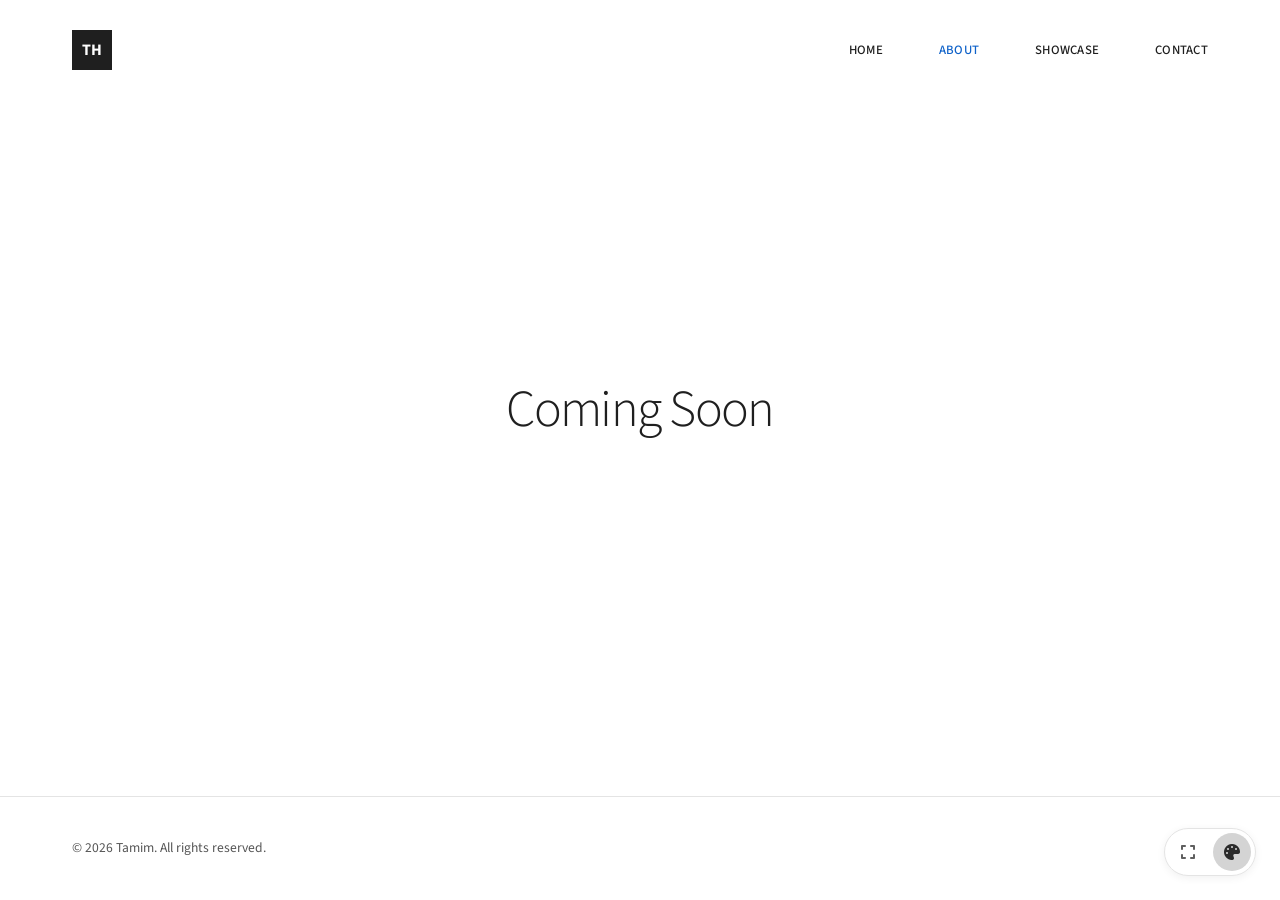
==== commit 89b338c7: "Split site into pages, add page transitions, homepage intro, featured slider, and color themes" ====
--- a/about-details.html
+++ b/about-details.html
@@ -2,392 +2,18 @@
 <html lang="en" data-theme="light">
 <head>
     <meta charset="UTF-8">
+    <script>document.documentElement.dataset.theme = 'light'; try { var p = localStorage.getItem('palette'); if (/^(cream|blue|green|purple)$/.test(p)) document.documentElement.dataset.palette = p; } catch (e) {}</script>
     <meta name="viewport" content="width=device-width, initial-scale=1.0">
-    <title>About Tamim Hasan | Journey & Experience</title>
+    <meta name="description" content="From Computer Science Engineer in Bangladesh to Master's graduate in Australia, with diverse experience across technology and customer service.">
+    <title>About Tamim | Journey & Experience</title>
 
     <!-- Favicon -->
     <link rel="icon" type="image/svg+xml" href="assets/favicon.svg?v=2">
     <link rel="preconnect" href="https://fonts.googleapis.com">
     <link rel="preconnect" href="https://fonts.gstatic.com" crossorigin>
-    <link href="https://fonts.googleapis.com/css2?family=Source+Sans+3:wght@300;400;500;600;700&display=swap" rel="stylesheet">
+    <link href="https://fonts.googleapis.com/css2?family=Figtree:wght@400;500&family=Source+Sans+3:wght@300;400;500;600;700&display=swap" rel="stylesheet">
     <link rel="stylesheet" href="https://cdnjs.cloudflare.com/ajax/libs/font-awesome/6.4.0/css/all.min.css">
-    <link rel="stylesheet" href="styles.css">
-
-    <style>
-        /* Page-specific styles */
-        .timeline-section {
-            padding: 4rem 0;
-            max-width: 1000px;
-            margin: 0 auto;
-            padding-left: 2rem;
-            padding-right: 2rem;
-        }
-
-        .timeline {
-            position: relative;
-            padding: 2rem 0;
-        }
-
-        .timeline::before {
-            content: '';
-            position: absolute;
-            left: 50%;
-            transform: translateX(-50%);
-            width: 2px;
-            height: 100%;
-            background: linear-gradient(to bottom, var(--primary), var(--secondary));
-            top: 0;
-        }
-
-        .timeline-item {
-            position: relative;
-            margin-bottom: 4rem;
-            width: 100%;
-            display: flex;
-            justify-content: center;
-        }
-
-        .timeline-item:last-child {
-            margin-bottom: 0;
-        }
-
-        .timeline-content {
-            background: var(--bg-card);
-            border: 1px solid var(--border-color);
-            border-radius: var(--r-lg);
-            padding: 2rem;
-            width: 45%;
-            position: relative;
-            transition: all 0.3s ease;
-            box-shadow: var(--shadow-lg);
-        }
-
-        .timeline-content:hover {
-            transform: translateY(-5px);
-            box-shadow: var(--shadow-xl);
-            border-color: var(--primary);
-        }
-
-        .timeline-item:nth-child(odd) .timeline-content {
-            margin-right: auto;
-            margin-left: 0;
-            text-align: right;
-        }
-
-        .timeline-item:nth-child(even) .timeline-content {
-            margin-left: auto;
-            margin-right: 0;
-            text-align: left;
-        }
-
-        .timeline-dot {
-            position: absolute;
-            left: 50%;
-            transform: translateX(-50%);
-            width: 24px;
-            height: 24px;
-            background: var(--gradient-primary);
-            border-radius: var(--r-pill);
-            border: 4px solid var(--bg-primary);
-            box-shadow: 0 0 0 4px rgba(20, 115, 230, 0.2);
-            z-index: 2;
-            top: 2rem;
-        }
-
-        .timeline-date {
-            display: inline-block;
-            padding: 0.4rem 1rem;
-            background: rgba(20, 115, 230, 0.1);
-            border-radius: var(--r-pill);
-            font-size: 0.875rem;
-            font-weight: 600;
-            color: var(--primary);
-            margin-bottom: 1rem;
-            border: 1px solid rgba(20, 115, 230, 0.2);
-        }
-
-        .timeline-title {
-            font-family: 'Source Sans 3', sans-serif;
-            font-size: 1.5rem;
-            font-weight: 600;
-            margin-bottom: 0.75rem;
-            color: var(--text-primary);
-        }
-
-        .timeline-location {
-            display: flex;
-            align-items: center;
-            gap: 0.5rem;
-            color: var(--text-muted);
-            font-size: 0.9rem;
-            margin-bottom: 1rem;
-        }
-
-        .timeline-item:nth-child(odd) .timeline-location {
-            justify-content: flex-end;
-        }
-
-        .timeline-text {
-            color: var(--text-secondary);
-            line-height: 1.8;
-            font-size: 1rem;
-        }
-
-        .highlight-box {
-            background: linear-gradient(135deg, rgba(20, 115, 230, 0.1), rgba(20, 115, 230, 0.1));
-            border-left: 4px solid var(--primary);
-            padding: 1.5rem;
-            border-radius: 0;
-            margin-top: 1rem;
-        }
-
-        .skills-grid {
-            display: flex;
-            flex-wrap: wrap;
-            gap: 0.5rem;
-            margin-top: 1rem;
-        }
-
-        .timeline-item:nth-child(odd) .skills-grid {
-            justify-content: flex-end;
-        }
-
-        .skill-pill {
-            padding: 0.4rem 0.8rem;
-            background: var(--bg-secondary);
-            border: 1px solid var(--border-color);
-            border-radius: var(--r-pill);
-            font-size: 0.8rem;
-            color: var(--text-secondary);
-            transition: all 0.2s;
-        }
-
-        .skill-pill:hover {
-            background: var(--primary);
-            color: white;
-            border-color: var(--primary);
-            transform: translateY(-2px);
-        }
-
-        /* Experience Section */
-        .experience-section {
-            padding: 4rem 0;
-            background: var(--bg-secondary);
-            margin-top: 4rem;
-        }
-
-        .roles-grid {
-            display: grid;
-            grid-template-columns: repeat(auto-fit, minmax(300px, 1fr));
-            gap: 1.5rem;
-        }
-
-        .role-card {
-            background: var(--bg-card);
-            border: 1px solid var(--border-color);
-            border-radius: var(--r-lg);
-            padding: 2rem;
-            display: block;
-            transition: all 0.3s ease;
-        }
-
-        .role-card:hover {
-            transform: translateY(-5px);
-            box-shadow: var(--shadow-xl);
-            border-color: var(--primary);
-        }
-
-        .role-icon {
-            width: 48px;
-            height: 48px;
-            background: var(--gradient-primary);
-            border-radius: var(--r-lg);
-            display: flex;
-            align-items: center;
-            justify-content: center;
-            color: white;
-            font-size: 1.25rem;
-            flex-shrink: 0;
-        }
-
-        .role-content h3 {
-            font-family: 'Source Sans 3', sans-serif;
-            font-size: 1.1rem;
-            margin-bottom: 0.5rem;
-            color: var(--text-primary);
-        }
-
-        .role-content p {
-            font-size: 0.9rem;
-            color: var(--text-secondary);
-            line-height: 1.6;
-        }
-
-        /* Summary Section */
-        .summary-section {
-            padding: 4rem 0;
-            text-align: center;
-            max-width: 800px;
-            margin: 0 auto;
-            padding-left: 2rem;
-            padding-right: 2rem;
-        }
-
-        .summary-card {
-            background: linear-gradient(135deg, rgba(20, 115, 230, 0.1), rgba(20, 115, 230, 0.1));
-            border: 2px solid rgba(20, 115, 230, 0.2);
-            border-radius: var(--r-lg);
-            padding: 3rem;
-            position: relative;
-            overflow: hidden;
-        }
-
-        .summary-card::before {
-            content: '"';
-            position: absolute;
-            top: -20px;
-            left: 20px;
-            font-size: 8rem;
-            color: rgba(20, 115, 230, 0.1);
-            font-family: serif;
-            line-height: 1;
-        }
-
-        .summary-text {
-            font-size: 1.25rem;
-            line-height: 1.8;
-            color: var(--text-primary);
-            font-style: italic;
-            position: relative;
-            z-index: 1;
-        }
-
-        .cta-button {
-            display: inline-flex;
-            align-items: center;
-            gap: 0.5rem;
-            margin-top: 2rem;
-            padding: 1rem 2rem;
-            background: var(--gradient-primary);
-            color: white;
-            text-decoration: none;
-            border-radius: var(--r-lg);
-            font-weight: 600;
-            transition: all 0.3s;
-            box-shadow: 0 4px 15px rgba(20, 115, 230, 0.3);
-        }
-
-        .cta-button:hover {
-            transform: translateY(-3px);
-            box-shadow: 0 8px 25px rgba(20, 115, 230, 0.4);
-        }
-
-        /* Hero Section */
-        .hero-section {
-            padding: 8rem 0 4rem;
-            text-align: center;
-            max-width: 800px;
-            margin: 0 auto;
-            padding-left: 2rem;
-            padding-right: 2rem;
-        }
-
-        .hero-badge {
-            display: inline-flex;
-            align-items: center;
-            gap: 0.5rem;
-            padding: 0.5rem 1rem;
-            background: rgba(20, 115, 230, 0.1);
-            border: 1px solid rgba(20, 115, 230, 0.2);
-            border-radius: var(--r-pill);
-            font-size: 0.875rem;
-            font-weight: 600;
-            color: var(--primary);
-            margin-bottom: 1.5rem;
-        }
-
-        .hero-title {
-            font-family: 'Source Sans 3', sans-serif;
-            font-size: 3rem;
-            font-weight: 700;
-            margin-bottom: 1rem;
-            background: var(--gradient-text);
-            -webkit-background-clip: text;
-            -webkit-text-fill-color: transparent;
-            background-clip: text;
-        }
-
-        .hero-subtitle {
-            font-size: 1.25rem;
-            color: var(--text-secondary);
-            line-height: 1.7;
-        }
-
-        /* Mobile Responsive */
-        @media (max-width: 768px) {
-            .hero-section {
-                padding: 6rem 0 2rem;
-            }
-
-            .hero-title {
-                font-size: 2rem;
-            }
-
-            .timeline::before {
-                left: 30px;
-            }
-
-            .timeline-dot {
-                left: 30px;
-            }
-
-            .timeline-content {
-                width: calc(100% - 80px);
-                margin-left: 80px !important;
-                margin-right: 0 !important;
-                text-align: left !important;
-            }
-
-            .timeline-item:nth-child(odd) .timeline-location,
-            .timeline-item:nth-child(odd) .skills-grid {
-                justify-content: flex-start;
-            }
-
-            .roles-grid {
-                grid-template-columns: 1fr;
-            }
-
-            .summary-card {
-                padding: 2rem 1.5rem;
-            }
-
-            .summary-text {
-                font-size: 1.1rem;
-            }
-        }
-
-        @media (max-width: 480px) {
-            .timeline-content {
-                width: calc(100% - 60px);
-                margin-left: 60px !important;
-                padding: 1.5rem;
-            }
-
-            .timeline::before {
-                left: 20px;
-            }
-
-            .timeline-dot {
-                left: 20px;
-                width: 20px;
-                height: 20px;
-            }
-
-            .hero-title {
-                font-size: 1.75rem;
-            }
-        }
-    </style>
+    <link rel="stylesheet" href="styles.css?v=36">
 
 
 </head>
@@ -400,69 +26,17 @@
         <div class="nav-container">
             <a href="index.html" class="nav-logo">
                 <span class="logo-mark">TH</span>
-                <span class="logo-text">Tamim Hasan</span>
+                <span class="logo-text">Tamim</span>
             </a>
 
             <ul class="nav-menu" id="navMenu">
                 <li><a href="index.html" class="nav-link">Home</a></li>
-                <li><a href="index.html#about" class="nav-link">About</a></li>
-                <li><a href="index.html#projects" class="nav-link">Projects</a></li>
-                <li><a href="index.html#skills" class="nav-link">Skills</a></li>
-                <li><a href="index.html#achievements" class="nav-link">Achievements</a></li>
-                <li class="nav-item-dropdown" style="position: relative;">
-                    <a href="#" class="nav-link" onclick="return false;" style="display: flex; align-items: center; gap: 0.25rem;">
-                        Tools <i class="fas fa-chevron-down" style="font-size: 0.7rem;"></i>
-                    </a>
-                    <div class="dropdown-menu" style="position: absolute; top: 100%; left: 0; background: var(--bg-card); border: 1px solid var(--border-color); border-radius: var(--r-lg); padding: 0.5rem; min-width: 200px; box-shadow: var(--shadow-xl); opacity: 0; visibility: hidden; transform: translateY(10px); transition: all 0.2s; z-index: 1001; margin-top: 0.5rem;">
-                        <div style="padding: 0.5rem 1rem; font-size: 0.75rem; color: var(--text-muted); text-transform: uppercase; letter-spacing: 1px; font-weight: 600;">Free Utilities</div>
-                        <a href="merge-pdf.html" class="dropdown-item" style="display: flex; align-items: center; gap: 0.75rem; padding: 0.75rem 1rem; color: var(--text-secondary); text-decoration: none; border-radius: var(--r-md); transition: all 0.2s; font-size: 0.9rem;">
-                            <i class="fas fa-file-pdf" style="width: 20px; text-align: center;"></i>
-                            <span>PDF Merger</span>
-                        </a>
-                        <div style="height: 1px; background: var(--border-color); margin: 0.5rem 0;"></div>
-                        <a href="index.html#contact" class="dropdown-item" style="display: flex; align-items: center; gap: 0.75rem; padding: 0.75rem 1rem; color: var(--text-secondary); text-decoration: none; border-radius: var(--r-md); transition: all 0.2s; font-size: 0.9rem;">
-                            <i class="fas fa-envelope" style="width: 20px; text-align: center;"></i>
-                            <span>Request a Tool</span>
-                        </a>
-                    </div>
-                </li>
-                <li><a href="index.html#contact" class="nav-link">Contact</a></li>
+                <li><a href="about-details.html" class="nav-link active">About</a></li>
+                <li><a href="projects.html" class="nav-link">Showcase</a></li>
+                <li><a href="contact.html" class="nav-link">Contact</a></li>
             </ul>
 
-            <style>
-                .nav-item-dropdown:hover .dropdown-menu {
-                    opacity: 1 !important;
-                    visibility: visible !important;
-                    transform: translateY(0) !important;
-                }
-                .dropdown-item:hover {
-                    background: var(--bg-secondary) !important;
-                    color: var(--primary) !important;
-                }
-                @media (max-width: 768px) {
-                    .dropdown-menu {
-                        position: static !important;
-                        opacity: 1 !important;
-                        visibility: visible !important;
-                        transform: none !important;
-                        box-shadow: none !important;
-                        border: none !important;
-                        background: transparent !important;
-                        margin-top: 0 !important;
-                        padding-left: 1rem !important;
-                    }
-                }
-            </style>
-
             <div class="nav-actions">
-                <button class="theme-toggle fullscreen-toggle" id="fullscreenToggle" aria-label="Enter fullscreen" title="Fullscreen" hidden>
-                    <i class="fas fa-expand"></i>
-                    <i class="fas fa-compress"></i>
-                </button>
-                <button class="theme-toggle" id="themeToggle" aria-label="Toggle theme">
-                    <i class="fas fa-sun"></i>
-                    <i class="fas fa-moon"></i>
-                </button>
                 <button class="hamburger" id="hamburger" aria-label="Menu">
                     <span></span>
                     <span></span>
@@ -471,241 +45,41 @@
         </div>
     </nav>
 
-    <main class="main-content">
-        <!-- Hero Section -->
-        <section class="hero-section">
-            <div class="hero-badge">
-                <i class="fas fa-user-circle"></i>
-                <span>My Journey</span>
-            </div>
-            <h1 class="hero-title">The Story So Far</h1>
-            <p class="hero-subtitle">
-                From Computer Science Engineer in Bangladesh to Master's graduate in Australia, 
-                with diverse experience across technology and customer service.
-            </p>
-        </section>
-
-        <!-- Timeline Section -->
-        <section class="timeline-section">
-            <div class="timeline">
-                <!-- 2022 - Bachelor's -->
-                <div class="timeline-item" data-animate="fade-up">
-                    <div class="timeline-dot"></div>
-                    <div class="timeline-content">
-                        <span class="timeline-date">2022</span>
-                        <h3 class="timeline-title">Bachelor's Degree Completed</h3>
-                        <div class="timeline-location">
-                            <i class="fas fa-map-marker-alt"></i>
-                            <span>Bangladesh</span>
-                        </div>
-                        <p class="timeline-text">
-                            Completed Bachelor's degree in Computer Science and became a Computer Science Engineer. 
-                            Gained foundational knowledge in software engineering, algorithms, and system design.
-                        </p>
-                        <div class="skills-grid">
-                            <span class="skill-pill">Computer Science</span>
-                            <span class="skill-pill">Software Engineering</span>
-                        </div>
-                    </div>
-                </div>
-
-                <!-- Internship -->
-                <div class="timeline-item" data-animate="fade-up" data-delay="100">
-                    <div class="timeline-dot"></div>
-                    <div class="timeline-content">
-                        <span class="timeline-date">2022</span>
-                        <h3 class="timeline-title">Junior Software Engineer Intern</h3>
-                        <div class="timeline-location">
-                            <i class="fas fa-building"></i>
-                            <span>Software IT Firm</span>
-                        </div>
-                        <p class="timeline-text">
-                            Gained hands-on experience as a Junior Software Engineer during internship. 
-                            Worked on real-world projects, collaborated with senior developers, and applied 
-                            academic knowledge to practical software development challenges.
-                        </p>
-                        <div class="skills-grid">
-                            <span class="skill-pill">Software Development</span>
-                            <span class="skill-pill">Team Collaboration</span>
-                            <span class="skill-pill">Problem Solving</span>
-                        </div>
-                    </div>
-                </div>
-
-                <!-- 2023 - Australia -->
-                <div class="timeline-item" data-animate="fade-up" data-delay="200">
-                    <div class="timeline-dot"></div>
-                    <div class="timeline-content">
-                        <span class="timeline-date">2023</span>
-                        <h3 class="timeline-title">Moved to Australia</h3>
-                        <div class="timeline-location">
-                            <i class="fas fa-plane"></i>
-                            <span>Australia</span>
-                        </div>
-                        <p class="timeline-text">
-                            Embarked on a new chapter pursuing Master's degree. Adapted to a new culture, 
-                            environment, and education system while building an international network 
-                            and perspective.
-                        </p>
-                        <div class="highlight-box">
-                            <strong>Key Achievement:</strong> Successfully transitioned to international 
-                            student life while maintaining academic excellence.
-                        </div>
-                    </div>
-                </div>
-
-                <!-- Master's -->
-                <div class="timeline-item" data-animate="fade-up" data-delay="300">
-                    <div class="timeline-dot"></div>
-                    <div class="timeline-content">
-                        <span class="timeline-date">2023-2024</span>
-                        <h3 class="timeline-title">Master's Degree with Dean's Commendation</h3>
-                        <div class="timeline-location">
-                            <i class="fas fa-university"></i>
-                            <span>Federation University Australia</span>
-                        </div>
-                        <p class="timeline-text">
-                            Completed Master's degree with commendation from the Dean. Specialized in 
-                            advanced computing and business analytics, achieving High Distinction in 
-                            major projects including VR development and predictive analytics.
-                        </p>
-                        <div class="skills-grid">
-                            <span class="skill-pill">VR Development</span>
-                            <span class="skill-pill">Data Analytics</span>
-                            <span class="skill-pill">Research</span>
-                            <span class="skill-pill">Academic Excellence</span>
-                        </div>
-                    </div>
-                </div>
-            </div>
-        </section>
-
-        <!-- Experience Section -->
-        <section class="experience-section">
-            <div class="container">
-                <div class="section-header">
-                    <h2 class="section-title">Diverse Work Experience</h2>
-                    <p class="section-subtitle">
-                        Over two years of customer service experience across multiple roles, 
-                        developing strong communication and problem-solving skills.
-                    </p>
-                </div>
-
-                <div class="roles-grid">
-                    <div class="role-card" data-animate="fade-up">
-                        <div class="role-content">
-                            <h3>Junior Software Engineer</h3>
-                            <p>Hands-on software development experience at IT firm, working on production code and agile teams.</p>
-                        </div>
-                    </div>
-
-                    <div class="role-card" data-animate="fade-up" data-delay="100">
-                        <div class="role-content">
-                            <h3>Receptionist</h3>
-                            <p>Front desk management, appointment scheduling, and professional client communication.</p>
-                        </div>
-                    </div>
-
-                    <div class="role-card" data-animate="fade-up" data-delay="200">
-                        <div class="role-content">
-                            <h3>Building Attendant</h3>
-                            <p>Facility management, security coordination, and operational support services.</p>
-                        </div>
-                    </div>
-
-                    <div class="role-card" data-animate="fade-up" data-delay="300">
-                        <div class="role-content">
-                            <h3>Salesperson</h3>
-                            <p>Customer relationship building, product demonstration, and sales target achievement.</p>
-                        </div>
-                    </div>
-
-                    <div class="role-card" data-animate="fade-up" data-delay="400">
-                        <div class="role-content">
-                            <h3>Residential Advisor</h3>
-                            <p>Student support, conflict resolution, and community building in residential settings.</p>
-                        </div>
-                    </div>
-
-                    <div class="role-card" data-animate="fade-up" data-delay="500">
-                        <div class="role-content">
-                            <h3>Wait Staff</h3>
-                            <p>High-pressure service environment, multitasking, and exceptional customer care.</p>
-                        </div>
-                    </div>
-
-                    <div class="role-card" data-animate="fade-up" data-delay="600">
-                        <div class="role-content">
-                            <h3>Customer Service Assistant</h3>
-                            <p>Query resolution, complaint handling, and maintaining high customer satisfaction rates.</p>
-                        </div>
-                    </div>
-
-                    <div class="role-card" data-animate="fade-up" data-delay="700">
-                        <div class="role-content">
-                            <h3>Student Senate Chair</h3>
-                            <p>Leadership, governance, and representing student body at university level.</p>
-                        </div>
-                    </div>
-                </div>
-            </div>
-        </section>
-
-        <!-- Summary Section -->
-        <section class="summary-section">
-            <div class="summary-card" data-animate="fade-up">
-                <p class="summary-text">
-                    With over two years of customer service experience across diverse roles, 
-                    Tamim has developed strong communication and problem-solving skills, 
-                    which he continues to apply across his work and studies. His unique blend 
-                    of technical expertise and people skills enables him to bridge the gap 
-                    between complex technology and user needs.
-                </p>
-                <a href="index.html#contact" class="cta-button">
-                    <span>Get In Touch</span>
-                    <i class="fas fa-arrow-right"></i>
-                </a>
-            </div>
+    <main class="main-content page-main">
+        <section class="coming-soon">
+            <h1 class="section-title">Coming Soon</h1>
         </section>
     </main>
 
     <footer class="footer">
         <div class="container">
-            <p class="footer-copyright">&copy; 2025 Tamim Hasan. All rights reserved.</p>
+            <p class="footer-copyright">&copy; 2026 Tamim. All rights reserved.</p>
         </div>
     </footer>
+
+    <div class="corner-controls">
+        <button class="theme-toggle fullscreen-toggle" id="fullscreenToggle" aria-label="Enter fullscreen" title="Fullscreen" hidden>
+            <i class="fas fa-expand"></i>
+            <i class="fas fa-compress"></i>
+        </button>
+        <div class="palette" id="palette">
+            <button type="button" class="palette-toggle" id="paletteToggle" aria-label="Change site colors" aria-expanded="false">
+                <i class="fas fa-palette"></i>
+            </button>
+            <div class="palette-swatches" role="group" aria-label="Site colors">
+                <button type="button" class="palette-swatch" data-palette-choice="default" style="--swatch: #ffffff" aria-label="White"></button>
+                <button type="button" class="palette-swatch" data-palette-choice="cream" style="--swatch: #ece6d4" aria-label="Cream"></button>
+                <button type="button" class="palette-swatch" data-palette-choice="blue" style="--swatch: #004293" aria-label="Blue"></button>
+                <button type="button" class="palette-swatch" data-palette-choice="green" style="--swatch: #015422" aria-label="Green"></button>
+                <button type="button" class="palette-swatch" data-palette-choice="purple" style="--swatch: #36004e" aria-label="Purple"></button>
+            </div>
+        </div>
+    </div>
 
     <button class="scroll-top" id="scrollTop" aria-label="Scroll to top">
         <i class="fas fa-arrow-up"></i>
     </button>
 
-    <script src="script.js?v=5"></script>
-    <script>
-        // Animation on scroll
-        const observerOptions = {
-            threshold: 0.1,
-            rootMargin: '0px 0px -50px 0px'
-        };
-
-        const observer = new IntersectionObserver((entries) => {
-            entries.forEach(entry => {
-                if (entry.isIntersecting) {
-                    const delay = entry.target.getAttribute('data-delay') || 0;
-                    setTimeout(() => {
-                        entry.target.style.opacity = '1';
-                        entry.target.style.transform = 'translateY(0)';
-                    }, delay);
-                    observer.unobserve(entry.target);
-                }
-            });
-        }, observerOptions);
-
-        document.querySelectorAll('[data-animate]').forEach(el => {
-            el.style.opacity = '0';
-            el.style.transform = 'translateY(30px)';
-            el.style.transition = 'opacity 0.6s ease, transform 0.6s ease';
-            observer.observe(el);
-        });
-    </script>
+    <script src="script.js?v=14"></script>
 </body>
 </html>
--- a/styles.css
+++ b/styles.css
@@ -26,7 +26,7 @@
     /* No second brand colour. Green/red/amber are SEMANTIC only. */
     --secondary: #1473e6;
     --accent: #1473e6;
-    --success: #10b981;
+    --success: #047857;
     --danger: #ef4444;
     --warning: #f59e0b;
 
@@ -48,11 +48,11 @@
     --gradient-primary: #1473e6;
     --gradient-text: #1473e6;
 
-    /* Fully squared. All four scale together: raise to soften. */
-    --r-sm: 0px;
-    --r-md: 0px;
-    --r-lg: 0px;
-    --r-pill: 0px;
+    /* Rounded corners. All four scale together. */
+    --r-sm: 8px;
+    --r-md: 12px;
+    --r-lg: 20px;
+    --r-pill: 999px;
 
     /* Portrait plate: the cut-outs are transparent PNGs, so they need a
        constant ground of their own or they dissolve into a dark page. */
@@ -192,7 +192,7 @@
 }
 
 /* ============================================
-   LOGO - Tamim (Green) Hasan (White)
+   LOGO
    ============================================ */
 .nav-logo {
     display: flex;
@@ -471,10 +471,6 @@
     transition: transform var(--dur) var(--ease);
 }
 
-.btn:hover i.fa-arrow-right {
-    transform: translateX(4px);
-}
-
 .btn-primary {
     background: var(--primary);
     color: #fff;
@@ -571,7 +567,6 @@
     transform: translate(-50%, -50%) rotate(-3deg);
     z-index: 0;
     border-radius: var(--r-lg);
-    backdrop-filter: blur(10px);
 }
 
 .geometric-profile:hover .shape-1 {
@@ -628,7 +623,6 @@
     color: #f8fafc;
     z-index: 10;
     animation: float 3s ease-in-out infinite;
-    backdrop-filter: blur(10px);
     border: 1px solid rgba(255, 255, 255, 0.1);
     white-space: nowrap;
 }
@@ -2097,7 +2091,6 @@
         max-width: 300px;
         height: 100vh;
         background: rgba(15, 23, 42, 0.98);
-        backdrop-filter: blur(20px);
         flex-direction: column;
         padding: 6rem 2rem 2rem;
         gap: 1.5rem;
@@ -2718,7 +2711,6 @@
 @media (max-width: 768px) {
     .nav-menu {
         background: var(--bg-primary);
-        backdrop-filter: none;
         border-right: 1px solid var(--border-color);
     }
 }
@@ -2808,12 +2800,12 @@
     transform: none;
 }
 
-/* ---------- Footer: dark charcoal band in both themes ---------- */
+/* ---------- Footer: follows the page surface in both themes ---------- */
 .footer {
-    background: var(--ink);
-    border-top: none;
+    background: var(--bg-primary);
+    border-top: 1px solid var(--border-color);
     padding: 4rem 0 2rem;
-    color: var(--ink-text);
+    color: var(--text-secondary);
 }
 .footer-logo-text { color: #fff; font-weight: 600; }
 .footer-brand p { color: var(--ink-muted); }
@@ -3220,11 +3212,6 @@
 }
 
 /* ---------- Dark mode: surfaces read as layers, not flat grey ---------- */
-[data-theme="dark"] .navbar {
-    background: rgba(14, 17, 23, 0.92);
-    backdrop-filter: blur(14px);
-}
-
 [data-theme="dark"] .achievement-card,
 [data-theme="dark"] .info-card-modern,
 [data-theme="dark"] .skill-category,
@@ -3656,7 +3643,6 @@
     [data-theme="light"] .nav-menu,
     [data-theme="dark"] .nav-menu {
         background: var(--bg-primary);
-        backdrop-filter: none;
     }
 }
 
@@ -4653,7 +4639,7 @@
 .footer-copyright {
     margin: 0;
     font-size: 0.85rem;
-    color: var(--ink-muted);
+    color: var(--text-secondary);
 }
 
 /* the dark-mode card rule set its own hover border; keep it on brand too */
@@ -4749,243 +4735,30 @@
     border-bottom-color: var(--primary);
 }
 
-/* ============================================================
-   ✦ GLASS
-   Applied only where an element floats OVER other content, so
-   there is something to refract. Cards sit on solid grounds —
-   frosting those would just tint them, so they stay opaque.
-   ============================================================ */
-:root {
-    --glass-bg: rgba(255, 255, 255, 0.72);
-    --glass-bg-strong: rgba(255, 255, 255, 0.85);
-    --glass-edge: rgba(255, 255, 255, 0.55);
-    --glass-blur: saturate(180%) blur(20px);
-}
-
-[data-theme="dark"] {
-    --glass-bg: rgba(18, 22, 30, 0.68);
-    --glass-bg-strong: rgba(18, 22, 30, 0.85);
-    --glass-edge: rgba(255, 255, 255, 0.10);
-}
-
-/* ---------- Navbar: the canonical use ---------- */
-.navbar,
-body.has-hero-band .navbar.scrolled {
-    background: var(--glass-bg);
-    -webkit-backdrop-filter: var(--glass-blur);
-    backdrop-filter: var(--glass-blur);
-    box-shadow: inset 0 1px 0 var(--glass-edge);
-}
-
-body.has-hero-band .navbar.scrolled {
-    border-bottom-color: var(--border-color);
-}
-
-/* over the colour band it stays fully clear, nothing to frost yet */
-body.has-hero-band .navbar:not(.scrolled) {
-    background: transparent;
-    -webkit-backdrop-filter: none;
-    backdrop-filter: none;
-    box-shadow: none;
-}
-
-/* ---------- Menus and overlays ---------- */
+/* ---------- Floating surfaces are solid ---------- */
 .dropdown-menu {
-    background: var(--glass-bg-strong);
-    -webkit-backdrop-filter: var(--glass-blur);
-    backdrop-filter: var(--glass-blur);
-    box-shadow: inset 0 1px 0 var(--glass-edge), var(--shadow-xl);
+    background: var(--bg-card);
+    box-shadow: var(--shadow-xl);
 }
 
 @media (max-width: 768px) {
-    .nav-menu,
-    [data-theme="light"] .nav-menu,
-    [data-theme="dark"] .nav-menu {
-        background: var(--glass-bg-strong);
-        -webkit-backdrop-filter: var(--glass-blur);
-        backdrop-filter: var(--glass-blur);
-    }
-
-    /* the submenu is already inside the frosted drawer */
     .dropdown-menu {
         background: transparent;
-        -webkit-backdrop-filter: none;
-        backdrop-filter: none;
         box-shadow: none;
     }
 }
 
-/* ---------- Controls floating over imagery ---------- */
 .gallery-nav {
-    background: var(--glass-bg-strong);
-    -webkit-backdrop-filter: var(--glass-blur);
-    backdrop-filter: var(--glass-blur);
-    box-shadow: inset 0 1px 0 var(--glass-edge), var(--shadow-md);
-}
-
-.gallery-nav:hover {
-    background: var(--primary);
-    -webkit-backdrop-filter: none;
-    backdrop-filter: none;
-}
+    background: var(--bg-primary);
+    box-shadow: var(--shadow-md);
+}
+
+.gallery-nav:hover { background: var(--primary); }
 
 .scroll-top,
-.toast {
-    -webkit-backdrop-filter: var(--glass-blur);
-    backdrop-filter: var(--glass-blur);
-    box-shadow: inset 0 1px 0 rgba(255, 255, 255, 0.25), var(--shadow-lg);
-}
-
-/* ---------- Frosted chips on the colour bands ---------- */
-.hero-badge,
-.project-badge,
-.client-badge {
-    -webkit-backdrop-filter: blur(10px);
-    backdrop-filter: blur(10px);
-    box-shadow: inset 0 1px 0 rgba(255, 255, 255, 0.22);
-}
-
-/* ---------- Browsers without backdrop-filter get solid surfaces ---------- */
-@supports not ((backdrop-filter: blur(1px)) or (-webkit-backdrop-filter: blur(1px))) {
-    .navbar,
-    body.has-hero-band .navbar.scrolled,
-    .dropdown-menu,
-    .nav-menu,
-    .gallery-nav {
-        background: var(--bg-primary);
-    }
-}
-
-/* ------------------------------------------------------------
-   Glass has a legibility cost: the navbar can sit over a dark
-   gallery photo, where 72% white composites down to a mid grey
-   and the link text fell to 2.89:1. Raising the frost to 85%
-   and taking the link one step darker holds 4.74:1 in the worst
-   case (pure black behind) while still reading as glass.
-   ------------------------------------------------------------ */
-:root {
-    --glass-bg: rgba(255, 255, 255, 0.85);
-}
-
-.navbar .nav-link {
-    color: #5c5c5c;
-}
-
-[data-theme="dark"] .navbar .nav-link {
-    color: var(--text-secondary);
-}
-
-.navbar .nav-link:hover { color: var(--text-primary); }
-.navbar .nav-link.active { color: var(--primary); }
-
-/* over the colour band the links stay white regardless */
-body.has-hero-band .navbar:not(.scrolled) .nav-link { color: rgba(255, 255, 255, 0.72); }
-body.has-hero-band .navbar:not(.scrolled) .nav-link:hover,
-body.has-hero-band .navbar:not(.scrolled) .nav-link.active { color: #ffffff; }
-
-/* ============================================================
-   ✦ LIQUID GLASS HOVER
-   A specular highlight that follows the pointer, plus a sheen
-   that sweeps across on entry. Alpha is kept low so it reads as
-   light moving over the surface rather than a veil over the text.
-   ============================================================ */
-.liquid {
-    isolation: isolate;
-    --lg-x: 50%;
-    --lg-y: 50%;
-}
-
-/* the travelling specular */
-.liquid::after {
-    content: "";
-    position: absolute;
-    inset: 0;
-    z-index: -1;
-    pointer-events: none;
-    opacity: 0;
-    transition: opacity 0.35s var(--ease);
-    background:
-        radial-gradient(420px circle at var(--lg-x) var(--lg-y),
-            rgba(20, 115, 230, 0.10) 0%,
-            rgba(20, 115, 230, 0.05) 28%,
-            transparent 62%);
-}
-
-[data-theme="dark"] .liquid::after {
-    background:
-        radial-gradient(420px circle at var(--lg-x) var(--lg-y),
-            rgba(120, 180, 255, 0.14) 0%,
-            rgba(120, 180, 255, 0.06) 28%,
-            transparent 62%);
-}
-
-/* a single sheen pass on entry, angled like light across glass */
-.liquid:not(.skill-category)::before {
-    content: "";
-    position: absolute;
-    inset: 0;
-    z-index: -1;
-    pointer-events: none;
-    opacity: 0;
-    background: linear-gradient(105deg,
-        transparent 38%,
-        rgba(255, 255, 255, 0.55) 50%,
-        transparent 62%);
-    transform: translateX(-120%);
-}
-
-.liquid:not(.skill-category):hover::before {
-    animation: lg-sheen 0.85s var(--ease) forwards;
-}
-
-@keyframes lg-sheen {
-    0%   { opacity: 0;    transform: translateX(-120%); }
-    18%  { opacity: 0.85; }
-    100% { opacity: 0;    transform: translateX(120%); }
-}
-
-[data-theme="dark"] .liquid:not(.skill-category)::before {
-    background: linear-gradient(105deg,
-        transparent 38%,
-        rgba(255, 255, 255, 0.14) 50%,
-        transparent 62%);
-}
-
-/* Buttons and small controls: tighter highlight, brighter sheen */
-.btn.liquid::after,
-.gallery-nav.liquid::after,
-.carousel-btn.liquid::after,
-.scroll-top.liquid::after {
-    background: radial-gradient(120px circle at var(--lg-x) var(--lg-y),
-        rgba(255, 255, 255, 0.30) 0%,
-        transparent 65%);
-}
-
-.btn-secondary.liquid::after {
-    background: radial-gradient(140px circle at var(--lg-x) var(--lg-y),
-        rgba(20, 115, 230, 0.14) 0%,
-        transparent 65%);
-}
-
-/* Nothing moves for anyone who asked for stillness */
-@media (prefers-reduced-motion: reduce) {
-    .liquid::before,
-    .liquid::after { display: none !important; }
-}
-
-/* ------------------------------------------------------------
-   Two regressions from the glass pass, fixed:
-
-   1. `.liquid { position: relative }` overrode the gallery
-      arrows' `absolute` and the scroll-top's `fixed`, so they
-      collapsed out of place. Position is now applied only to the
-      surfaces that are static to begin with.
-
-   2. The later `:root` glass override also beat the dark-theme
-      declaration, so dark mode was wearing the white frost.
-   ------------------------------------------------------------ */
-
-/* only these are static and need a containing block for the glow */
+.toast { box-shadow: var(--shadow-lg); }
+
+/* these surfaces position their own decorations */
 .info-card-modern,
 .skill-category,
 .achievement-card,
@@ -4998,20 +4771,7 @@
     position: relative;
 }
 
-/* these already had a position; keep it */
-.gallery-nav.liquid { position: absolute; }
-.scroll-top.liquid { position: fixed; }
-
-[data-theme="dark"] {
-    --glass-bg: rgba(18, 22, 30, 0.85);
-    --glass-bg-strong: rgba(18, 22, 30, 0.90);
-}
-
-/* the glow reveals on hover; the pointer only steers where it sits */
-.liquid:hover::after { opacity: 1; }
-
-/* re-assert the skills accent bar after the sheen rules, so it keeps
-   its own ::before */
+/* skills accent bar */
 .skill-category::before {
     content: "";
     position: absolute;
@@ -5236,3 +4996,1335 @@
     }
 }
 
+
+/* ============================================================
+   ✦ GALLERY: APPLE TV-STYLE CAROUSEL
+   A full-bleed track with the current photo wide in the centre and
+   its neighbours peeking in at both edges, looping endlessly. The
+   photos are 1:1, so the wide slide crops them; each slide can set
+   --focus (vertical object-position) to keep faces in frame. On
+   phones the slide goes square and shows the whole photo.
+   Below: Apple's dot strip (the active dot stretches and fills over
+   the autoplay interval) and a pause / play button.
+   ============================================================ */
+.tv-gallery {
+    --tv-w: min(1180px, 84vw);
+    --tv-gap: clamp(10px, 1.4vw, 20px);
+    --tv-dur: 5000ms;
+    --tv-ctrl-bg: rgba(0, 0, 0, 0.06);
+    --tv-dot: rgba(0, 0, 0, 0.28);
+    margin-top: clamp(2.5rem, 4vw, 3.5rem);
+}
+
+[data-theme="dark"] .tv-gallery {
+    --tv-ctrl-bg: rgba(255, 255, 255, 0.10);
+    --tv-dot: rgba(255, 255, 255, 0.35);
+}
+
+.tv-viewport {
+    position: relative;
+    overflow: hidden;
+}
+
+.tv-track {
+    display: flex;
+    gap: var(--tv-gap);
+    will-change: transform;
+    transition: transform 0.8s var(--ease);
+    touch-action: pan-y;
+}
+
+.tv-slide {
+    flex: 0 0 var(--tv-w);
+    aspect-ratio: 16 / 9;
+    margin: 0;
+    overflow: hidden;
+    background: var(--bg-card);
+    border-radius: var(--r-md);
+    cursor: pointer;
+}
+
+.tv-slide.is-active { cursor: default; }
+
+.tv-slide img {
+    width: 100%;
+    height: 100%;
+    display: block;
+    object-fit: cover;
+    object-position: 50% var(--focus, 50%);
+    user-select: none;
+    -webkit-user-drag: none;
+}
+
+/* ---------- Arrows: sit just inside the active slide, show on hover ---------- */
+.tv-arrow {
+    position: absolute;
+    top: 50%;
+    width: 48px;
+    height: 48px;
+    display: grid;
+    place-items: center;
+    border: 0;
+    border-radius: var(--r-pill);
+    background: #ffffff;
+    color: #1d1d1f;
+    font-size: 1rem;
+    cursor: pointer;
+    opacity: 0;
+    transform: translateY(-50%);
+    transition: opacity var(--dur) var(--ease), background var(--dur) var(--ease);
+    z-index: 2;
+}
+
+.tv-arrow.prev { left: calc((100% - var(--tv-w)) / 2 + 20px); }
+.tv-arrow.next { right: calc((100% - var(--tv-w)) / 2 + 20px); }
+
+.tv-viewport:hover .tv-arrow,
+.tv-arrow:focus-visible { opacity: 1; }
+
+.tv-arrow:hover { background: #ffffff; }
+
+@media (hover: none) {
+    .tv-arrow { display: none; }
+}
+
+/* ---------- Dots + play / pause ---------- */
+.tv-controls {
+    display: flex;
+    justify-content: center;
+    align-items: center;
+    gap: 12px;
+    margin-top: clamp(1.25rem, 2vw, 1.75rem);
+}
+
+.tv-dots {
+    display: flex;
+    align-items: center;
+    gap: 10px;
+    height: 36px;
+    padding: 0 16px;
+    background: var(--tv-ctrl-bg);
+    border-radius: var(--r-pill);
+}
+
+.tv-dot {
+    position: relative;
+    width: 8px;
+    height: 8px;
+    padding: 0;
+    border: 0;
+    border-radius: var(--r-pill);
+    background: var(--tv-dot);
+    overflow: hidden;
+    cursor: pointer;
+    transition: width 0.4s var(--ease), background var(--dur) var(--ease);
+}
+
+.tv-dot:hover { background: var(--text-secondary); }
+
+.tv-dot.is-active {
+    width: 40px;
+    cursor: default;
+}
+
+/* the fill that runs across the active dot */
+.tv-dot::after {
+    content: "";
+    position: absolute;
+    inset: 0;
+    background: var(--text-primary);
+    transform: scaleX(0);
+    transform-origin: left center;
+}
+
+.tv-dot.is-active::after { transform: scaleX(1); }
+
+.tv-gallery.is-playing .tv-dot.is-active.is-filling::after {
+    animation: tv-fill var(--tv-dur) linear forwards;
+}
+
+@keyframes tv-fill {
+    from { transform: scaleX(0); }
+    to   { transform: scaleX(1); }
+}
+
+.tv-play {
+    width: 36px;
+    height: 36px;
+    display: grid;
+    place-items: center;
+    padding: 0;
+    border: 0;
+    border-radius: var(--r-pill);
+    background: var(--tv-ctrl-bg);
+    color: var(--text-primary);
+    font-size: 0.8rem;
+    cursor: pointer;
+    transition: background var(--dur) var(--ease);
+}
+
+.tv-play:hover,
+.tv-dot:focus-visible,
+.tv-play:focus-visible { outline: 2px solid var(--primary); outline-offset: 2px; }
+.tv-play:hover { outline: none; background: var(--border-color); }
+
+/* ---------- Phones: square slides show the whole photo ---------- */
+@media (max-width: 768px) {
+    .tv-gallery { --tv-w: 84vw; }
+    .tv-slide { aspect-ratio: 1 / 1; }
+    .tv-dots { gap: 6px; padding: 0 12px; }
+    .tv-dot { width: 6px; height: 6px; }
+    .tv-dot.is-active { width: 24px; }
+}
+
+@media (prefers-reduced-motion: reduce) {
+    .tv-track { transition: none; }
+}
+
+/* ---------- Page transition ----------
+   Both pages move for 0.8s. The old page leaves quickly and eases off; the new
+   page starts slowly and gathers speed, so a gap opens between them mid-way. */
+.page-progress {
+    position: fixed;
+    top: 0;
+    left: 0;
+    z-index: 1100;
+    width: 100%;
+    height: 2px;
+    pointer-events: none;
+    view-transition-name: page-progress;
+}
+
+.page-progress::before {
+    content: "";
+    display: block;
+    height: 100%;
+    background: var(--primary);
+    transform-origin: left center;
+    animation: page-progress-load 800ms linear forwards;
+}
+
+.page-progress.is-done::before {
+    animation: page-progress-finish 400ms linear forwards;
+}
+
+@keyframes page-progress-load {
+    from { transform: scaleX(0.04); }
+    to   { transform: scaleX(0.22); }
+}
+
+@keyframes page-progress-finish {
+    from { transform: scaleX(0.22); }
+    to   { transform: scaleX(1); }
+}
+
+.page-entering [data-animate] { transition: none !important; }
+
+main:focus { outline: none; }
+
+@media (prefers-reduced-motion: no-preference) {
+    ::view-transition { background: var(--bg-primary); }
+
+    ::view-transition-old(root),
+    ::view-transition-new(root) {
+        animation-duration: 800ms;
+        animation-fill-mode: both;
+        mix-blend-mode: normal;
+    }
+
+    ::view-transition-old(root) {
+        animation-name: page-slide-out;
+        animation-timing-function: cubic-bezier(0.61, 1, 0.88, 1);
+    }
+
+    ::view-transition-new(root) {
+        animation-name: page-slide-in;
+        animation-timing-function: cubic-bezier(0.12, 0, 0.39, 0);
+    }
+
+    [data-nav-back]::view-transition-old(root) { animation-name: page-slide-out-back; }
+    [data-nav-back]::view-transition-new(root) { animation-name: page-slide-in-back; }
+
+    ::view-transition-group(page-progress),
+    ::view-transition-new(page-progress),
+    ::view-transition-group(corner-controls),
+    ::view-transition-new(corner-controls) { animation: none; }
+
+    ::view-transition-old(page-progress),
+    ::view-transition-old(corner-controls) { display: none; }
+
+    @keyframes page-slide-out {
+        from { transform: translateY(0); }
+        to   { transform: translateY(-100%); }
+    }
+
+    @keyframes page-slide-in {
+        from { transform: translateY(100%); }
+        to   { transform: translateY(0); }
+    }
+
+    @keyframes page-slide-out-back {
+        from { transform: translateY(0); }
+        to   { transform: translateY(100%); }
+    }
+
+    @keyframes page-slide-in-back {
+        from { transform: translateY(-100%); }
+        to   { transform: translateY(0); }
+    }
+}
+
+/* ---------- Standalone section pages ---------- */
+.page-main {
+    display: flex;
+    flex-direction: column;
+    min-height: calc(100svh - 6.5rem);
+}
+
+.page-main > section {
+    flex: 1;
+    padding-top: clamp(7rem, 11vw, 9.5rem);
+}
+
+.page-main > .contact {
+    display: flex;
+    align-items: center;
+}
+
+@media (max-width: 900px) {
+    .page-main > .contact { align-items: flex-start; }
+}
+
+.page-main > .contact > .container { width: 100%; }
+
+/* ---------- Homepage: a preview of every page ---------- */
+.explore { background: var(--bg-secondary); }
+
+.explore-grid {
+    display: grid;
+    grid-template-columns: repeat(6, minmax(0, 1fr));
+    gap: 1.25rem;
+}
+
+.explore-card {
+    grid-column: span 2;
+    display: flex;
+    flex-direction: column;
+    min-height: 13rem;
+    padding: 1.75rem;
+    overflow: hidden;
+    background: var(--bg-card);
+    border: 1px solid var(--border-color);
+    color: var(--text-primary);
+    text-decoration: none;
+}
+
+.explore-card:hover,
+.explore-card:focus-visible { border-color: var(--primary); }
+
+.explore-card:focus-visible { outline: 2px solid var(--primary); outline-offset: 2px; }
+
+.explore-card--wide {
+    grid-column: span 4;
+    flex-direction: row;
+    padding: 0;
+}
+
+.explore-card--half { grid-column: span 3; }
+
+.explore-media {
+    position: relative;
+    flex: 0 0 52%;
+    min-width: 0;
+    background: var(--bg-subtle);
+}
+
+.explore-media img {
+    position: absolute;
+    inset: 0;
+    display: block;
+    width: 100%;
+    height: 100%;
+    object-fit: cover;
+    transition: transform var(--dur-slow) var(--ease);
+}
+
+.explore-card:hover .explore-media img { transform: scale(1.03); }
+
+.explore-copy {
+    display: flex;
+    flex: 1;
+    flex-direction: column;
+    min-width: 0;
+}
+
+.explore-card--wide .explore-copy { padding: 1.75rem; }
+
+.explore-label {
+    margin-bottom: 0.75rem;
+    color: var(--primary);
+    font-size: 0.78rem;
+    font-weight: 600;
+    letter-spacing: 0.06em;
+    text-transform: uppercase;
+}
+
+.explore-card h3 {
+    margin-bottom: 0.6rem;
+    color: inherit;
+    font-size: 1.35rem;
+    font-weight: 500;
+    line-height: 1.25;
+}
+
+.explore-card p {
+    color: var(--text-secondary);
+    font-size: 0.98rem;
+    line-height: 1.55;
+}
+
+.explore-card--accent {
+    background: var(--primary);
+    border-color: var(--primary);
+    color: var(--on-primary);
+}
+
+.explore-card--accent:hover,
+.explore-card--accent:focus-visible { background: var(--primary-hover); border-color: var(--primary-hover); }
+
+.explore-card--accent .explore-label,
+.explore-card--accent p { color: var(--on-primary); }
+
+@media (max-width: 900px) {
+    .explore-grid { grid-template-columns: repeat(2, minmax(0, 1fr)); }
+    .explore-card,
+    .explore-card--half { grid-column: span 1; }
+    .explore-card--wide { grid-column: span 2; }
+}
+
+@media (max-width: 600px) {
+    .explore-grid { grid-template-columns: minmax(0, 1fr); }
+    .explore-card,
+    .explore-card--half,
+    .explore-card--wide { grid-column: span 1; min-height: 0; }
+    .explore-card--wide { flex-direction: column; }
+    .explore-media { flex-basis: auto; aspect-ratio: 16 / 9; }
+}
+
+/* ---------- Header: logo left, quiet uppercase links right ----------
+   It sits at the top of each page and scrolls away with the content. */
+.navbar,
+.navbar.scrolled,
+body.has-hero-band .navbar,
+body.has-hero-band .navbar.scrolled {
+    position: absolute;
+    padding: 1.9rem 0;
+    background: transparent;
+    border-bottom: 0;
+    box-shadow: none;
+}
+
+.nav-container { justify-content: flex-start; }
+
+.logo-text {
+    position: absolute;
+    width: 1px;
+    height: 1px;
+    overflow: hidden;
+    clip-path: inset(50%);
+    white-space: nowrap;
+}
+
+.navbar .nav-link,
+[data-theme="dark"] .navbar .nav-link { color: var(--text-primary); }
+
+.navbar .nav-link:hover,
+.navbar .nav-link.active,
+[data-theme="dark"] .navbar .nav-link:hover,
+[data-theme="dark"] .navbar .nav-link.active { color: var(--primary); }
+
+.nav-actions { margin-left: auto; }
+
+@media (min-width: 769px) {
+    .nav-menu {
+        gap: 3.5rem;
+        margin-left: auto;
+    }
+
+    .nav-actions { margin-left: 0; }
+
+    .navbar .nav-link {
+        font-size: 0.8rem;
+        font-weight: 500;
+        letter-spacing: 0.02em;
+        text-transform: uppercase;
+    }
+}
+
+/* ---------- Fullscreen and theme buttons: bottom right, on every page ---------- */
+.corner-controls {
+    position: fixed;
+    right: 1.5rem;
+    bottom: 1.5rem;
+    z-index: 900;
+    display: flex;
+    align-items: center;
+    gap: 0.25rem;
+    padding: 0.25rem;
+    background: var(--bg-card);
+    border: 1px solid var(--border-color);
+    box-shadow: var(--shadow-md);
+    view-transition-name: corner-controls;
+}
+
+.corner-controls .fullscreen-toggle { margin-right: 0; }
+
+.scroll-top {
+    right: 1.5rem;
+    bottom: calc(1.5rem + 48px + 0.75rem);
+}
+
+/* ---------- Rounded surfaces ---------- */
+.skill-category,
+.achievement-card,
+.certifications-section,
+.contact-method,
+.contact-form,
+.contact-form-wrapper,
+.project-featured,
+.project-frame,
+.projects-carousel-container,
+.carousel-slide .project-card,
+.explore-card,
+.tv-slide,
+.timeline-content,
+.dropdown-menu {
+    border-radius: var(--r-lg);
+}
+
+.project-frame,
+.carousel-slide .project-card,
+.explore-card,
+.tv-slide { overflow: hidden; }
+
+.form-group input,
+.form-group textarea,
+.toast { border-radius: var(--r-md); }
+
+.hero-badge,
+.skill-tag.highlight,
+.cert-item,
+.cert-item:hover,
+.tech-tags .tech-tag:hover { border-radius: var(--r-pill); }
+
+.tv-dot { overflow: hidden; }
+.timeline-dot { border-radius: 50%; }
+.geo-image-container { border-radius: 0; }
+
+.corner-controls { border-radius: var(--r-pill); }
+.corner-controls .theme-toggle { border-radius: 50%; }
+
+/* the logo stays square */
+.logo-mark,
+.nav-logo:hover .logo-mark { border-radius: 0; }
+
+/* ---------- Buttons: full pills with bold uppercase labels ---------- */
+:root {
+    --btn-soft: #d4d4d4;
+    --btn-soft-hover: #c6c6c6;
+    --btn-soft-text: #2b2b2b;
+}
+
+[data-theme="dark"] {
+    --btn-soft: #2a3240;
+    --btn-soft-hover: #354052;
+    --btn-soft-text: #e9edf3;
+}
+
+.btn,
+body .btn-vr,
+body .btn-merge,
+body .btn-text,
+body main .btn-secondary {
+    min-height: 48px;
+    padding: 0 2rem;
+    border-radius: var(--r-pill);
+    font-size: 0.85rem;
+    font-weight: 700;
+    letter-spacing: 0.03em;
+    line-height: 1;
+    text-transform: uppercase;
+    box-shadow: none;
+}
+
+.btn-secondary,
+body .btn-vr.btn-secondary-vr,
+body .btn-text,
+body main .btn-secondary,
+body.hero-light .hero .btn-secondary,
+[data-theme="dark"] body.hero-light .hero .btn-secondary {
+    background: var(--btn-soft);
+    border: 0;
+    color: var(--btn-soft-text);
+}
+
+.btn-secondary:hover,
+body .btn-vr.btn-secondary-vr:hover,
+body .btn-text:hover,
+body main .btn-secondary:hover,
+body.hero-light .hero .btn-secondary:hover,
+[data-theme="dark"] body.hero-light .hero .btn-secondary:hover {
+    background: var(--btn-soft-hover);
+    border: 0;
+    color: var(--btn-soft-text);
+}
+
+body .btn-vr:hover,
+body .btn-merge:hover:not(:disabled) {
+    box-shadow: none;
+    transform: none;
+}
+
+/* ---------- Placeholder page ---------- */
+.page-main > .coming-soon {
+    display: flex;
+    align-items: center;
+    justify-content: center;
+    padding-bottom: clamp(4.5rem, 9vw, 8rem);
+    text-align: center;
+}
+
+.coming-soon .section-title { margin: 0; }
+
+/* ---------- Homepage intro ---------- */
+.hero {
+    min-height: 0;
+    padding: clamp(7rem, 10vw, 9rem) 0 clamp(4rem, 7vw, 6rem);
+}
+
+.hero-container {
+    align-items: center;
+    grid-template-columns: minmax(0, 1.65fr) minmax(0, 1fr);
+    gap: clamp(2.5rem, 6vw, 5.5rem);
+}
+
+.hero-content {
+    align-self: center;
+    padding-bottom: 0;
+}
+
+.hero .hero-title.hero-intro,
+.hero-current { font-family: 'Figtree', 'Source Sans 3', sans-serif; }
+
+.hero .hero-title.hero-intro {
+    max-width: none;
+    margin-bottom: 1.25rem;
+    font-size: clamp(2rem, 2.65vw, 2.5rem);
+    font-weight: 500;
+    letter-spacing: -0.01em;
+    line-height: 1.4;
+}
+
+.hero-current {
+    margin-bottom: 2rem;
+    color: var(--text-primary);
+    font-size: clamp(1.05rem, 1.4vw, 1.25rem);
+    line-height: 1.5;
+}
+
+.hero-current strong {
+    color: var(--primary);
+    font-weight: 400;
+}
+
+/* ---------- Homepage portrait: photo on an offset blue frame ---------- */
+.geometric-profile,
+.geometric-profile:hover {
+    position: relative;
+    width: 100%;
+    max-width: 370px;
+    height: auto;
+    margin: 0 0 0 auto;
+    padding: 18px 0 0 18px;
+}
+
+.geometric-profile::before {
+    content: "";
+    position: absolute;
+    inset: 0 18px 18px 0;
+    background: var(--primary);
+    border-radius: var(--r-md);
+}
+
+.geo-image-container {
+    position: relative;
+    display: block;
+    width: 100%;
+    height: auto;
+    aspect-ratio: 4 / 5;
+    overflow: hidden;
+    background: var(--photo-plate);
+    border-radius: var(--r-md);
+}
+
+.geo-image,
+.geometric-profile:hover .geo-image {
+    position: absolute;
+    left: 50%;
+    bottom: 0;
+    display: block;
+    width: 160%;
+    max-width: none;
+    height: auto;
+    object-fit: contain;
+    transform: translateX(-45%);
+    transform-origin: center bottom;
+}
+
+@media (max-width: 1024px) {
+    .hero-container {
+        grid-template-columns: minmax(0, 1fr);
+        gap: 3rem;
+    }
+
+    .geometric-profile,
+    .geometric-profile:hover {
+        max-width: 340px;
+        margin: 0 auto;
+    }
+}
+
+@media (max-width: 768px) {
+    .hero { padding: 6.5rem 0 3.5rem; }
+
+    .hero .hero-title.hero-intro { font-size: 1.75rem; }
+
+    .geometric-profile,
+    .geometric-profile:hover {
+        width: 100%;
+        max-width: 300px;
+        margin: 0 auto;
+    }
+}
+
+/* ---------- Portrait outline ---------- */
+.geo-image-container { box-shadow: 0 0 0 4px var(--bg-primary); }
+
+.geo-image,
+.geometric-profile:hover .geo-image {
+    filter:
+        drop-shadow(2px 0 0 #ffffff)
+        drop-shadow(-2px 0 0 #ffffff)
+        drop-shadow(0 2px 0 #ffffff)
+        drop-shadow(0 -2px 0 #ffffff);
+}
+
+/* ---------- Homepage: intro and portrait centred on the first screen ---------- */
+@media (min-width: 1025px) {
+    .hero {
+        display: flex;
+        align-items: center;
+        min-height: 100vh;
+        min-height: 100svh;
+        padding: 6.5rem 0;
+    }
+
+    .hero-container {
+        align-self: center;
+        width: 100%;
+    }
+}
+
+/* ---------- Homepage intro animation ----------
+   Words rise from behind a line. The frame and card open from the left,
+   then the portrait rises into the card. */
+html.intro:not(.intro-run):not(.intro-done) .hero-content,
+html.intro:not(.intro-run):not(.intro-done) .geometric-profile {
+    visibility: hidden;
+    animation: intro-show 0s linear 1.5s forwards;
+}
+
+.intro-run .hero-word {
+    display: inline-block;
+    overflow: hidden;
+    padding-bottom: 0.14em;
+    margin-bottom: -0.14em;
+    vertical-align: top;
+}
+
+.intro-run .hero-word > span {
+    display: inline-block;
+    animation: intro-word 620ms cubic-bezier(0.22, 0.61, 0.36, 1) both;
+    animation-delay: calc(var(--intro-delay) + var(--word) * 70ms);
+}
+
+.intro-run .hero-actions {
+    animation: intro-fade 500ms ease-out both;
+    animation-delay: calc(var(--intro-delay) + var(--intro-words) * 70ms + 120ms);
+}
+
+.intro-run .geometric-profile::before {
+    animation: intro-wipe 700ms cubic-bezier(0.76, 0, 0.24, 1) var(--intro-delay) both;
+}
+
+.intro-run .geo-image-container {
+    animation: intro-wipe 760ms cubic-bezier(0.76, 0, 0.24, 1) calc(var(--intro-delay) + 140ms) both;
+}
+
+.intro-run .geo-image {
+    animation: intro-rise 900ms cubic-bezier(0.22, 0.61, 0.36, 1) calc(var(--intro-delay) + 560ms) both;
+}
+
+@keyframes intro-show { to { visibility: visible; } }
+@keyframes intro-word { from { transform: translateY(115%); } to { transform: none; } }
+@keyframes intro-fade { from { opacity: 0; } to { opacity: 1; } }
+
+@keyframes intro-wipe {
+    from { clip-path: inset(-6px 100% -6px -6px); }
+    to   { clip-path: inset(-6px -6px -6px -6px); }
+}
+
+@keyframes intro-rise {
+    from { opacity: 0; transform: translateX(-45%) translateY(24%); }
+    to   { opacity: 1; transform: translateX(-45%) translateY(0); }
+}
+
+/* ---------- Homepage slider: intro, then featured project ---------- */
+.hero { position: relative; }
+
+.hero-slider {
+    width: 100%;
+    overflow: hidden;
+}
+
+.hero-track {
+    display: grid;
+    grid-template-columns: minmax(0, 1fr);
+}
+
+.hero-slide {
+    display: flex;
+    grid-area: 1 / 1;
+    align-items: center;
+    min-width: 0;
+}
+
+.hero-slide[inert] {
+    visibility: hidden;
+    opacity: 0;
+}
+
+.hero-slide .hero-container { width: 100%; }
+
+.hero-project-label {
+    margin-bottom: 0.75rem;
+    color: var(--primary);
+    font-size: 0.78rem;
+    font-weight: 700;
+    letter-spacing: 0.08em;
+    text-transform: uppercase;
+}
+
+.hero-project-title,
+.hero-project-text { font-family: 'Figtree', 'Source Sans 3', sans-serif; }
+
+.hero-project-title {
+    margin-bottom: 1.25rem;
+    color: var(--text-primary);
+    font-size: clamp(2rem, 2.65vw, 2.5rem);
+    font-weight: 500;
+    letter-spacing: -0.01em;
+    line-height: 1.25;
+}
+
+.hero-project-text {
+    max-width: 36rem;
+    margin-bottom: 2rem;
+    color: var(--text-primary);
+    font-size: clamp(1.05rem, 1.4vw, 1.25rem);
+    line-height: 1.5;
+}
+
+.hero-project-image {
+    position: absolute;
+    inset: 0;
+    display: block;
+    width: 100%;
+    height: 100%;
+    object-fit: cover;
+}
+
+.hero-bar {
+    position: absolute;
+    left: 50%;
+    bottom: 1.75rem;
+    z-index: 3;
+    display: flex;
+    gap: 0.75rem;
+    width: 100%;
+    max-width: 1200px;
+    padding: 0 2rem;
+    transform: translateX(-50%);
+    transition: opacity 400ms ease;
+}
+
+.intro-run .hero-bar,
+html.intro:not(.intro-run):not(.intro-done) .hero-bar { opacity: 0; }
+
+.hero-segment {
+    position: relative;
+    flex: 1;
+    height: 24px;
+    padding: 0;
+    background: transparent;
+    border: 0;
+    cursor: pointer;
+}
+
+.hero-segment::before,
+.hero-segment::after {
+    content: "";
+    position: absolute;
+    left: 0;
+    right: 0;
+    top: 50%;
+    height: 8px;
+    margin-top: -4px;
+    border-radius: var(--r-pill);
+}
+
+.hero-segment::before { background: var(--border-color); }
+
+.hero-segment::after {
+    background: var(--primary);
+    transform: scaleX(0);
+    transform-origin: left center;
+}
+
+.hero-segment:focus-visible { outline: 2px solid var(--primary); outline-offset: 2px; }
+
+.hero-segment.is-active::after {
+    animation: hero-bar-fill var(--hero-dwell) linear forwards;
+}
+
+.hero.is-paused .hero-segment.is-active::after { animation-play-state: paused; }
+
+.hero.is-static .hero-segment.is-active::after {
+    animation: none;
+    transform: scaleX(1);
+}
+
+@keyframes hero-bar-fill {
+    from { transform: scaleX(0); }
+    to   { transform: scaleX(1); }
+}
+
+.hero-bar { padding-right: max(2rem, calc(140px - max(0px, (100vw - 1200px) / 2))); }
+
+@media (max-width: 1024px) {
+    .hero-bar { padding-right: max(2rem, calc(96px - max(0px, (100vw - 1200px) / 2))); }
+}
+
+@media (max-width: 768px) {
+    .hero { padding-bottom: 5.5rem; }
+    .hero-bar { bottom: 1.5rem; }
+}
+
+/* Blue shutters close over the photo, then open on the next slide */
+.hero-shutters {
+    position: absolute;
+    inset: 18px 0 0 18px;
+    z-index: 3;
+    display: flex;
+    overflow: hidden;
+    border-radius: var(--r-md);
+    pointer-events: none;
+}
+
+.hero-shutters i {
+    flex: 1;
+    margin-right: -1px;
+    background: var(--primary);
+    transform: scaleY(0);
+}
+
+.hero.has-switched .hero-slide:not([inert]) { z-index: 1; }
+
+.hero.has-switched .hero-slide[inert] { animation: hero-hold 590ms linear both; }
+.hero.has-switched .hero-slide[inert] .hero-content { animation: hero-fade-out 220ms ease both; }
+
+.hero.has-switched .hero-slide:not([inert]) .hero-shutters i {
+    animation: hero-shutter 1000ms cubic-bezier(0.76, 0, 0.24, 1) calc(var(--shutter) * 30ms) both;
+}
+
+.hero.has-switched .hero-slide:not([inert]) .geo-image-container,
+.hero.has-switched .hero-slide:not([inert]) .geometric-profile::before {
+    animation: hero-appear 1ms linear 590ms both;
+}
+
+.hero.has-switched .hero-slide:not([inert]) .hero-content > * {
+    animation: hero-rise 560ms cubic-bezier(0.22, 0.61, 0.36, 1) 330ms both;
+}
+
+.hero.has-switched .hero-slide:not([inert]) .hero-content > :nth-child(2) { animation-delay: 400ms; }
+.hero.has-switched .hero-slide:not([inert]) .hero-content > :nth-child(3) { animation-delay: 470ms; }
+.hero.has-switched .hero-slide:not([inert]) .hero-content > :nth-child(4) { animation-delay: 540ms; }
+
+@keyframes hero-hold {
+    0%, 99.9% { visibility: visible; opacity: 1; }
+    100%      { visibility: hidden; opacity: 0; }
+}
+
+@keyframes hero-appear { from { opacity: 0; } to { opacity: 1; } }
+@keyframes hero-fade-out { from { opacity: 1; } to { opacity: 0; } }
+@keyframes hero-rise { from { opacity: 0; transform: translateY(24px); } to { opacity: 1; transform: none; } }
+
+@keyframes hero-shutter {
+    0%          { transform: scaleY(0); transform-origin: center bottom; }
+    40%, 49.9%  { transform: scaleY(1); transform-origin: center bottom; }
+    50%, 62%    { transform: scaleY(1); transform-origin: center top; }
+    100%        { transform: scaleY(0); transform-origin: center top; }
+}
+
+/* Stacked layouts: both slides keep their image in exactly the same spot */
+@media (max-width: 1024px) {
+    .hero-slide { align-items: stretch; }
+
+    .hero-slide .hero-container {
+        grid-template-rows: 1fr auto;
+        align-items: start;
+    }
+
+    .hero-slide .hero-visual { align-self: end; }
+}
+
+/* ---------- Site colors ---------- */
+:root {
+    --text-secondary: #555555;
+    --text-muted: #5f5f5f;
+    --primary: #0f62c9;
+    --fill: #1473e6;
+    --on-fill: #ffffff;
+    --deco: var(--fill);
+    --display: var(--text-primary);
+    --palette-button: var(--btn-soft);
+    --palette-icon: var(--btn-soft-text);
+}
+
+html[data-palette="cream"] {
+    --secondary: var(--primary);
+    --accent: var(--primary);
+    --gradient-primary: var(--fill);
+    --gradient-text: var(--primary);
+    --primary-soft: color-mix(in srgb, var(--primary) 14%, transparent);
+    --primary-softer: color-mix(in srgb, var(--primary) 7%, transparent);
+    --geo-primary: var(--deco);
+    --geo-secondary: var(--bg-secondary);
+    --geo-tertiary: var(--primary-soft);
+    --bg-primary: #ece6d4;
+    --bg-secondary: #e4dcc6;
+    --bg-card: #f5f0e3;
+    --bg-subtle: #f0ead9;
+    --text-primary: #2b2b2b;
+    --text-secondary: #38332d;
+    --text-muted: #38332d;
+    --border-color: #d5ccb5;
+    --primary: #732c01;
+    --primary-hover: #5e2400;
+    --on-primary: #ffffff;
+    --fill: #b04300;
+    --on-fill: #ffffff;
+    --deco: #fc7806;
+    --display: #2b2b2b;
+    --btn-soft: #d9d0b9;
+    --btn-soft-hover: #cfc5ab;
+    --btn-soft-text: #2b2b2b;
+    --palette-button: #fc7806;
+    --palette-icon: #1a0b00;
+    --photo-plate: #f5f0e3;
+}
+
+html[data-palette="blue"] {
+    --secondary: var(--primary);
+    --accent: var(--primary);
+    --gradient-primary: var(--fill);
+    --gradient-text: var(--primary);
+    --primary-soft: color-mix(in srgb, var(--primary) 14%, transparent);
+    --primary-softer: color-mix(in srgb, var(--primary) 7%, transparent);
+    --geo-primary: var(--deco);
+    --geo-secondary: var(--bg-secondary);
+    --geo-tertiary: var(--primary-soft);
+    --bg-primary: #004293;
+    --bg-secondary: #0e4c9e;
+    --bg-card: #1b57aa;
+    --bg-subtle: #084899;
+    --text-primary: #f2f7ff;
+    --text-secondary: #e5efff;
+    --text-muted: #e5efff;
+    --border-color: #3772c7;
+    --primary: #deecff;
+    --primary-hover: #ffffff;
+    --on-primary: #004293;
+    --fill: #0071f1;
+    --on-fill: #ffffff;
+    --deco: #0a7aff;
+    --display: #f2f7ff;
+    --btn-soft: #2b66ba;
+    --btn-soft-hover: #3a75cb;
+    --btn-soft-text: #f2f7ff;
+    --palette-button: #0a7aff;
+    --palette-icon: #ffffff;
+    --photo-plate: #dbe9ff;
+}
+
+html[data-palette="green"] {
+    --secondary: var(--primary);
+    --accent: var(--primary);
+    --gradient-primary: var(--fill);
+    --gradient-text: var(--primary);
+    --primary-soft: color-mix(in srgb, var(--primary) 14%, transparent);
+    --primary-softer: color-mix(in srgb, var(--primary) 7%, transparent);
+    --geo-primary: var(--deco);
+    --geo-secondary: var(--bg-secondary);
+    --geo-tertiary: var(--primary-soft);
+    --bg-primary: #015422;
+    --bg-secondary: #135e2b;
+    --bg-card: #206835;
+    --bg-subtle: #0b5a27;
+    --text-primary: #f0faf1;
+    --text-secondary: #daf3dd;
+    --text-muted: #daf3dd;
+    --border-color: #3d834e;
+    --primary: #ceff6c;
+    --primary-hover: #e0ff9c;
+    --on-primary: #015422;
+    --fill: #c0fc00;
+    --on-fill: #0b3b16;
+    --deco: #c0fc00;
+    --display: #c0fc00;
+    --btn-soft: #317743;
+    --btn-soft-hover: #418651;
+    --btn-soft-text: #f0faf1;
+    --palette-button: #c0fc00;
+    --palette-icon: #0b3b16;
+    --photo-plate: #e3f7d6;
+}
+
+html[data-palette="purple"] {
+    --secondary: var(--primary);
+    --accent: var(--primary);
+    --gradient-primary: var(--fill);
+    --gradient-text: var(--primary);
+    --primary-soft: color-mix(in srgb, var(--primary) 14%, transparent);
+    --primary-softer: color-mix(in srgb, var(--primary) 7%, transparent);
+    --geo-primary: var(--deco);
+    --geo-secondary: var(--bg-secondary);
+    --geo-tertiary: var(--primary-soft);
+    --bg-primary: #36004e;
+    --bg-secondary: #41085c;
+    --bg-card: #4c1168;
+    --bg-subtle: #3b0554;
+    --text-primary: #f6eafc;
+    --text-secondary: #e9d3f5;
+    --text-muted: #eacff9;
+    --border-color: #642a80;
+    --primary: #f8c7ff;
+    --primary-hover: #fcdcff;
+    --on-primary: #36004e;
+    --fill: #9d17b8;
+    --on-fill: #ffffff;
+    --deco: #d830f0;
+    --display: #f6eafc;
+    --btn-soft: #5a1c78;
+    --btn-soft-hover: #6a2b89;
+    --btn-soft-text: #f6eafc;
+    --palette-button: #d830f0;
+    --palette-icon: #ffffff;
+    --photo-plate: #ecd8f6;
+}
+
+html[data-palette] body.hero-light .hero .hero-title.hero-intro,
+html[data-palette] .hero-project-title {
+    color: var(--display);
+    -webkit-text-fill-color: var(--display);
+}
+
+html[data-palette] .btn-primary,
+html[data-palette] body.hero-light .hero .btn-primary,
+html[data-palette] body.hero-light .hero .btn-primary:hover,
+html[data-palette] .scroll-top,
+html[data-palette] .explore-card--accent {
+    background: var(--fill);
+    border-color: var(--fill);
+    color: var(--on-fill);
+}
+
+html[data-palette] .explore-card--accent .explore-label,
+html[data-palette] .explore-card--accent h3,
+html[data-palette] .explore-card--accent p { color: var(--on-fill); }
+
+.geometric-profile::before,
+.hero-shutters i,
+.hero-segment::after { background: var(--deco); }
+
+.btn-primary,
+body.hero-light .hero .btn-primary,
+body.hero-light .hero .btn-primary:hover,
+.scroll-top {
+    background: var(--fill);
+    border-color: var(--fill);
+    color: var(--on-fill);
+}
+
+/* ---------- Color picker ---------- */
+.palette {
+    position: relative;
+    z-index: 2;
+    margin-left: 0.15rem;
+}
+
+.palette.is-open::before {
+    content: "";
+    position: absolute;
+    right: -6px;
+    bottom: -6px;
+    width: 106px;
+    height: 94px;
+}
+
+.palette-toggle {
+    position: relative;
+    z-index: 1;
+    display: grid;
+    width: 38px;
+    height: 38px;
+    place-items: center;
+    padding: 0;
+    border: 0;
+    border-radius: 50%;
+    background: var(--palette-button);
+    color: var(--palette-icon);
+    font-size: 1rem;
+    cursor: pointer;
+    transition: transform var(--dur) var(--ease);
+}
+
+.palette.is-open .palette-toggle { transform: scale(1.12); }
+
+.palette-toggle:focus-visible,
+.palette-swatch:focus-visible { outline: 2px solid var(--text-primary); outline-offset: 2px; }
+
+.palette-swatch {
+    position: absolute;
+    left: 50%;
+    top: 50%;
+    z-index: 2;
+    width: 34px;
+    height: 34px;
+    margin: -17px 0 0 -17px;
+    padding: 0;
+    border: 1px solid rgba(0, 0, 0, 0.14);
+    border-radius: 50%;
+    background: var(--swatch);
+    box-shadow: var(--shadow-md);
+    cursor: pointer;
+    opacity: 0;
+    visibility: hidden;
+    transform: translate(0, 0) scale(0.4);
+    transition: transform 200ms var(--ease), opacity 160ms ease, visibility 160ms;
+    transition-delay: calc(var(--order) * 25ms);
+}
+
+.palette.is-open .palette-swatch:not([hidden]) {
+    opacity: 1;
+    visibility: visible;
+    transform: translate(var(--x), var(--y)) scale(1);
+}
+
+.palette.is-open .palette-swatch:hover { transform: translate(var(--x), var(--y)) scale(1.12); transition-delay: 0ms; }
+.palette-swatch[hidden] { display: none; }
+
+@media (prefers-reduced-motion: reduce) {
+    .palette-toggle,
+    .palette-swatch { transition: none; }
+}
+
+/* ---------- Brand surfaces: readable in every color ---------- */
+.help-button,
+.step-number,
+.quick-guide-icon,
+.file-icon,
+.file-order-badge,
+.btn-merge,
+.result-icon,
+.feature-icon,
+.tutorial-close:hover,
+.file-btn:hover:not(:disabled),
+.achievement-card.featured {
+    background: var(--fill);
+    border-color: var(--fill);
+    color: var(--on-fill);
+}
+
+.achievement-card.featured :is(h3, p, li, i, span, .achievement-year, .achievement-desc) { color: var(--on-fill); }
+
+.hero-badge,
+.hero-badge i,
+.hero-badge span {
+    color: var(--text-primary);
+}
+
+.hero-badge { background: var(--bg-card); border-color: var(--border-color); }
+
+body.has-hero-band .hero-section {
+    background: var(--fill);
+    color: var(--on-fill);
+}
+
+body.has-hero-band .hero-section :is(.hero-title, .hero-subtitle, .hero-description) {
+    color: var(--on-fill);
+    -webkit-text-fill-color: var(--on-fill);
+}
+
+body.has-hero-band .hero-section :is(.project-badge, .client-badge) {
+    background: transparent;
+    border-color: color-mix(in srgb, var(--on-fill) 40%, transparent);
+    color: var(--on-fill);
+}
+
+body.has-hero-band .hero-section :is(.project-badge, .client-badge) i { color: var(--on-fill); }
+
+body.has-hero-band .btn-primary-vr {
+    background: var(--on-fill);
+    color: var(--fill);
+}
+
+body.has-hero-band .btn-primary-vr i { color: var(--fill); }
+body.has-hero-band .navbar:not(.scrolled) .hamburger span { background: var(--on-fill); }
+
+@media (min-width: 769px) {
+    body.has-hero-band .navbar:not(.scrolled) .nav-link,
+    body.has-hero-band .navbar:not(.scrolled) .nav-link:hover,
+    body.has-hero-band .navbar:not(.scrolled) .nav-link.active { color: var(--on-fill); }
+}
+
+.corner-controls:has(.palette.is-open) { z-index: 1001; }
+
+.achievement-card.featured .achievement-list li,
+.achievement-card.featured .achievement-desc,
+.achievement-card.featured .achievement-year { color: var(--on-fill); }
+
+.help-button i,
+.quick-guide-icon i,
+.file-icon i,
+.result-icon i,
+.feature-icon i { color: inherit; }
+
+/* the PDF tool and VR page set their own colors later in the page, so these need extra weight */
+body :is(.help-button, .step-number, .quick-guide-icon, .file-icon, .file-order-badge, .btn-merge, .result-icon, .feature-icon),
+body .tutorial-close:hover,
+body .file-btn:hover:not(:disabled) {
+    background: var(--fill);
+    border-color: var(--fill);
+    color: var(--on-fill);
+}
